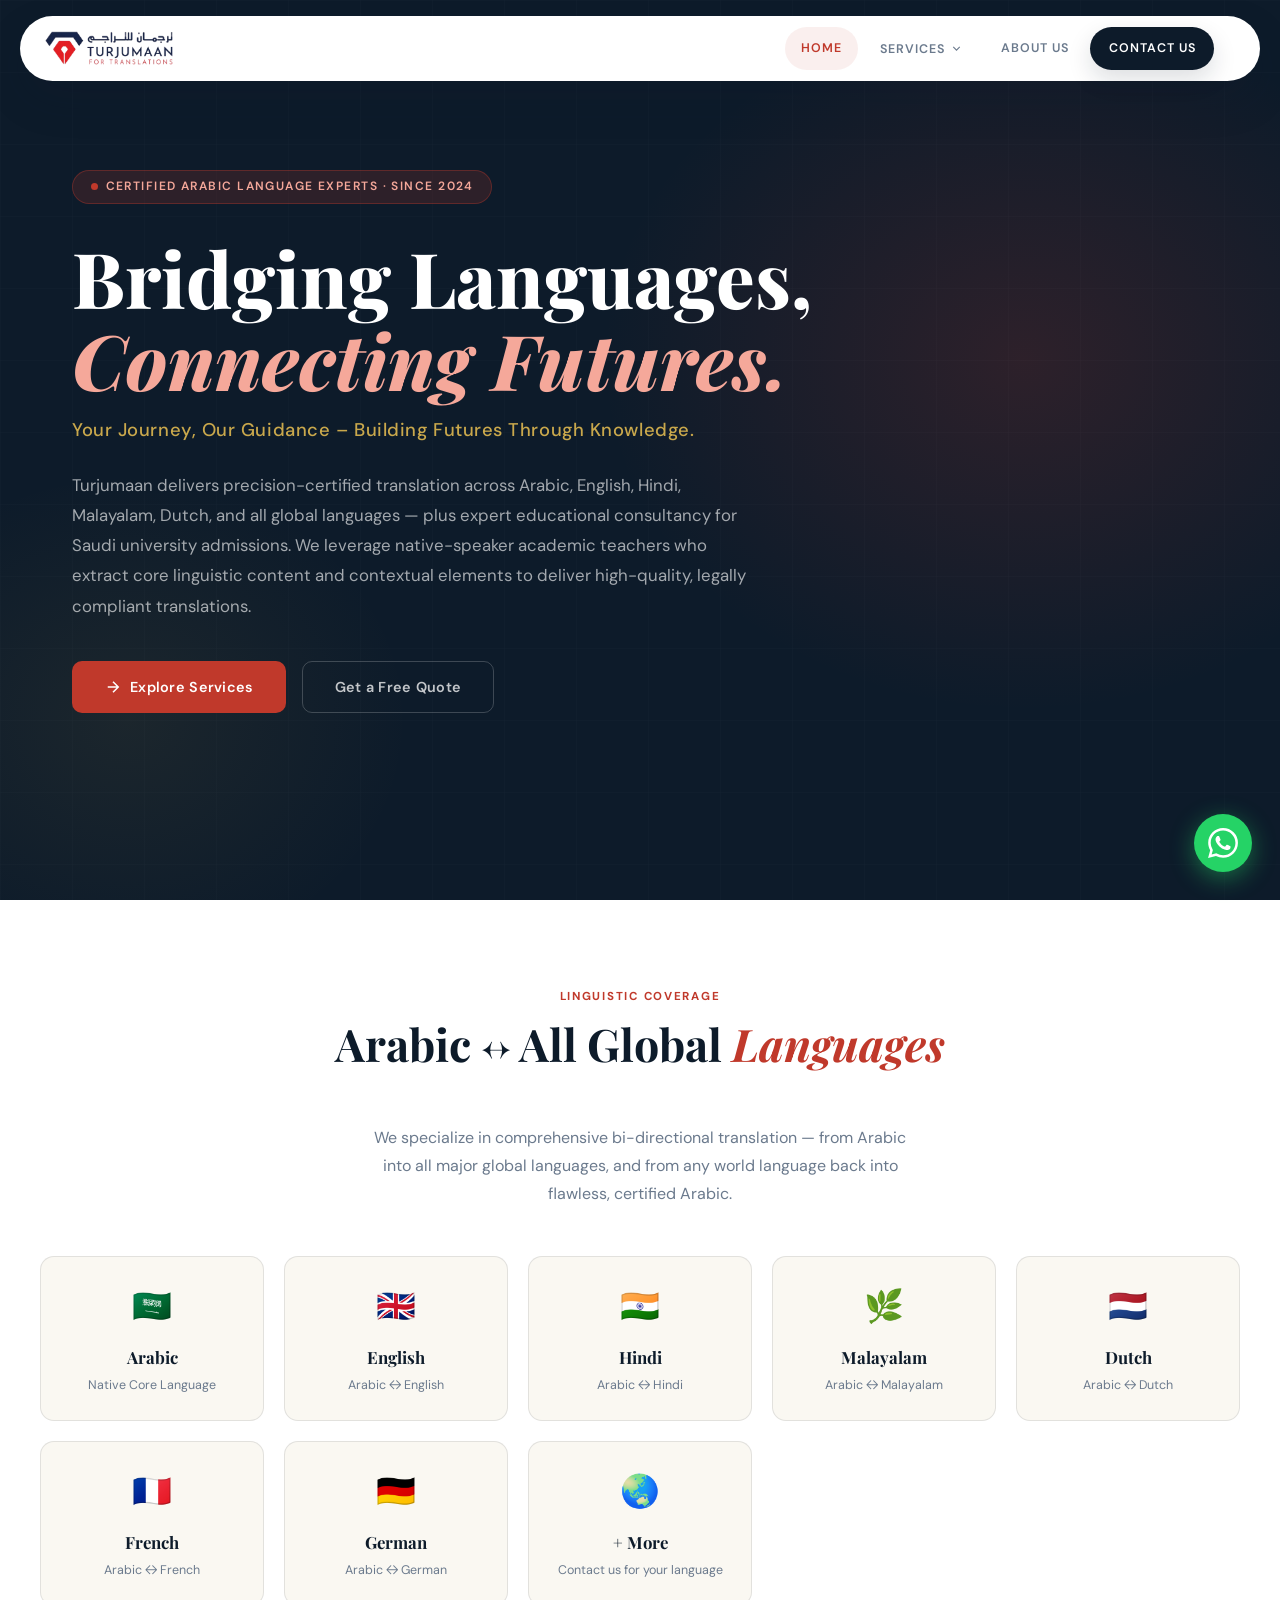
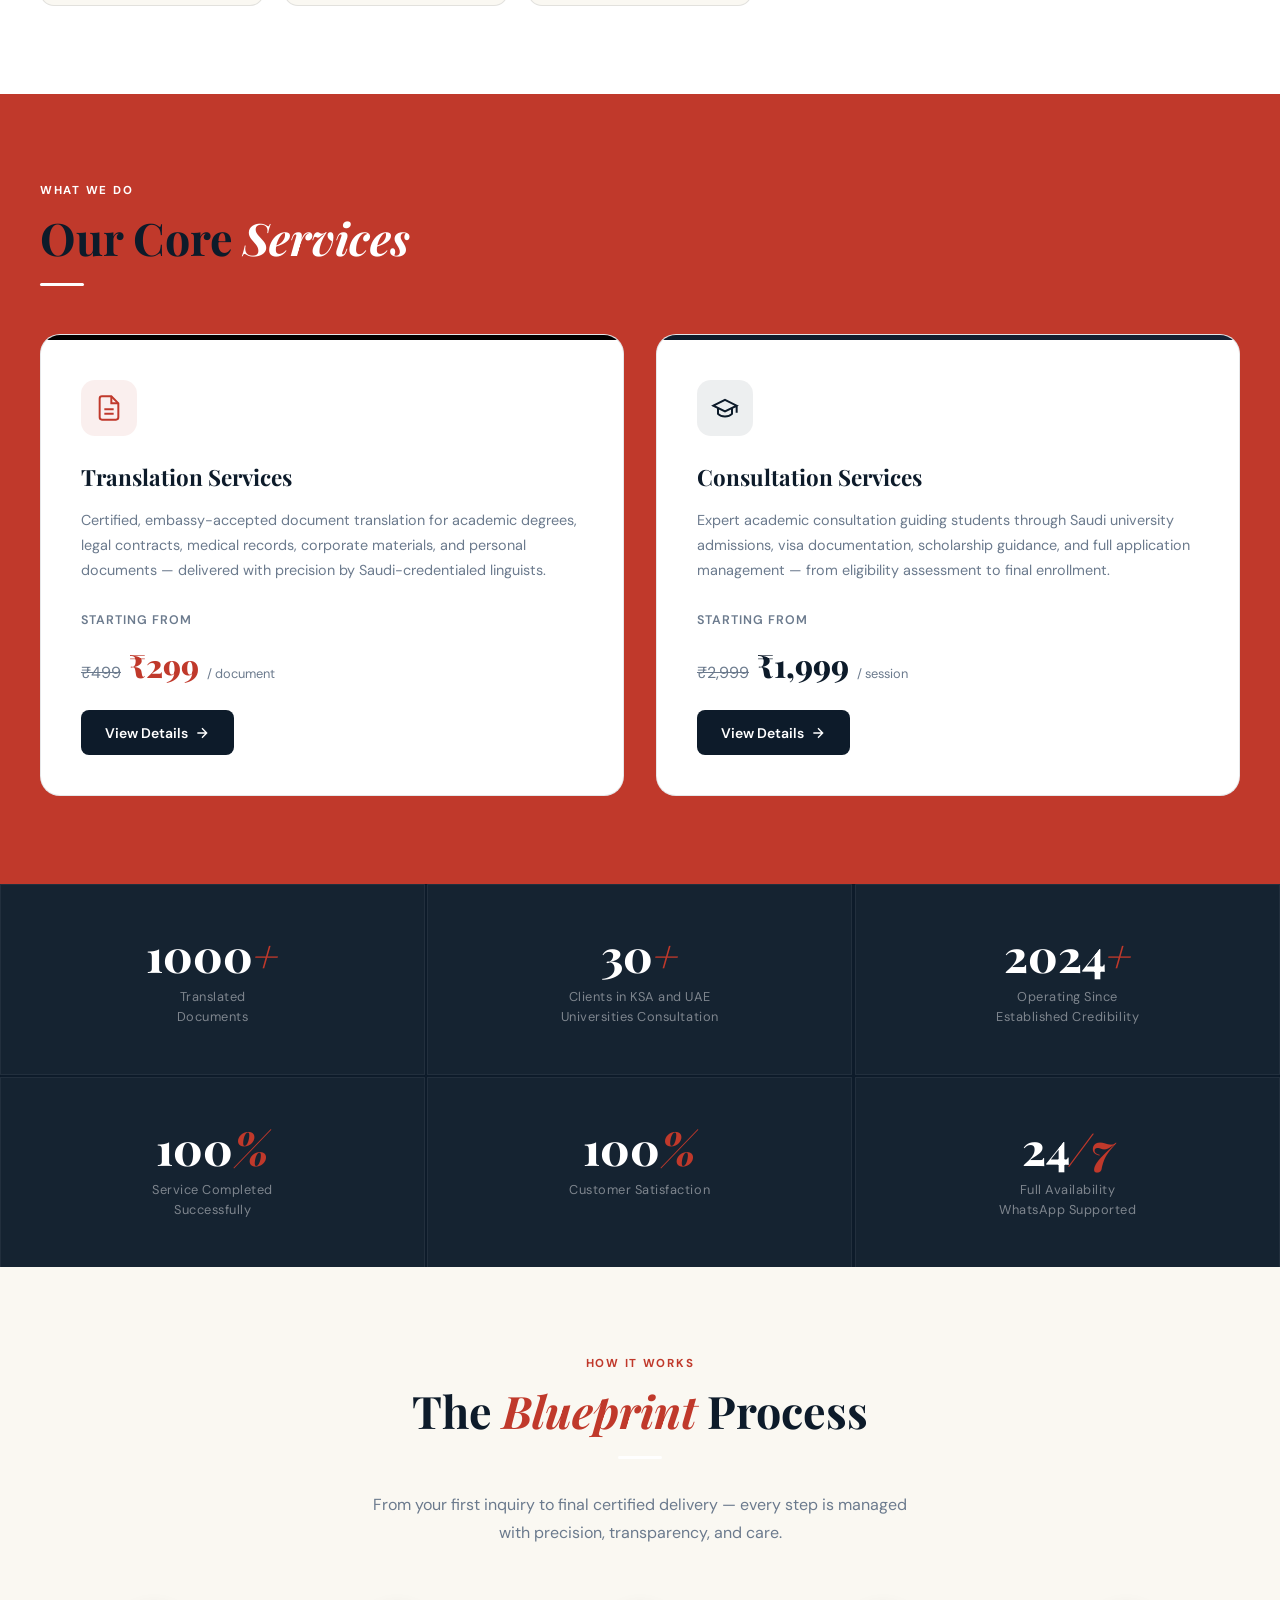
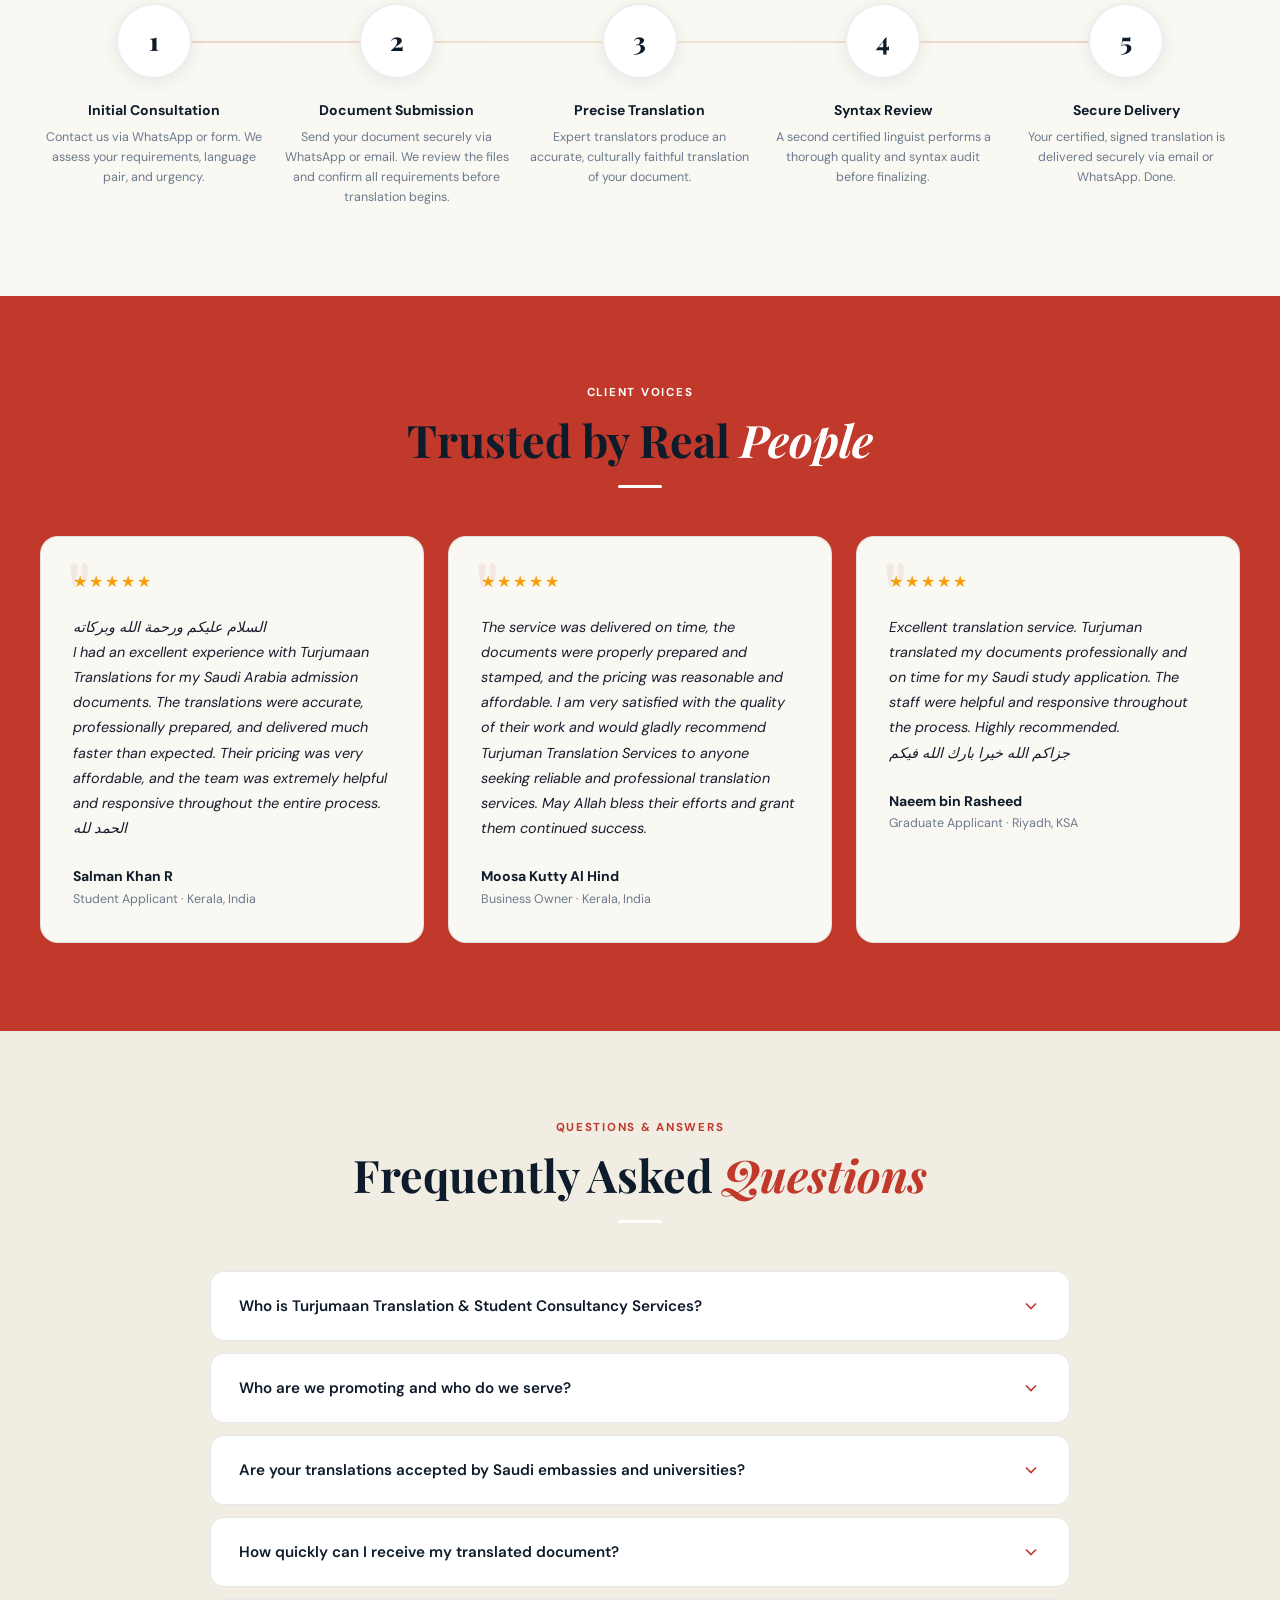
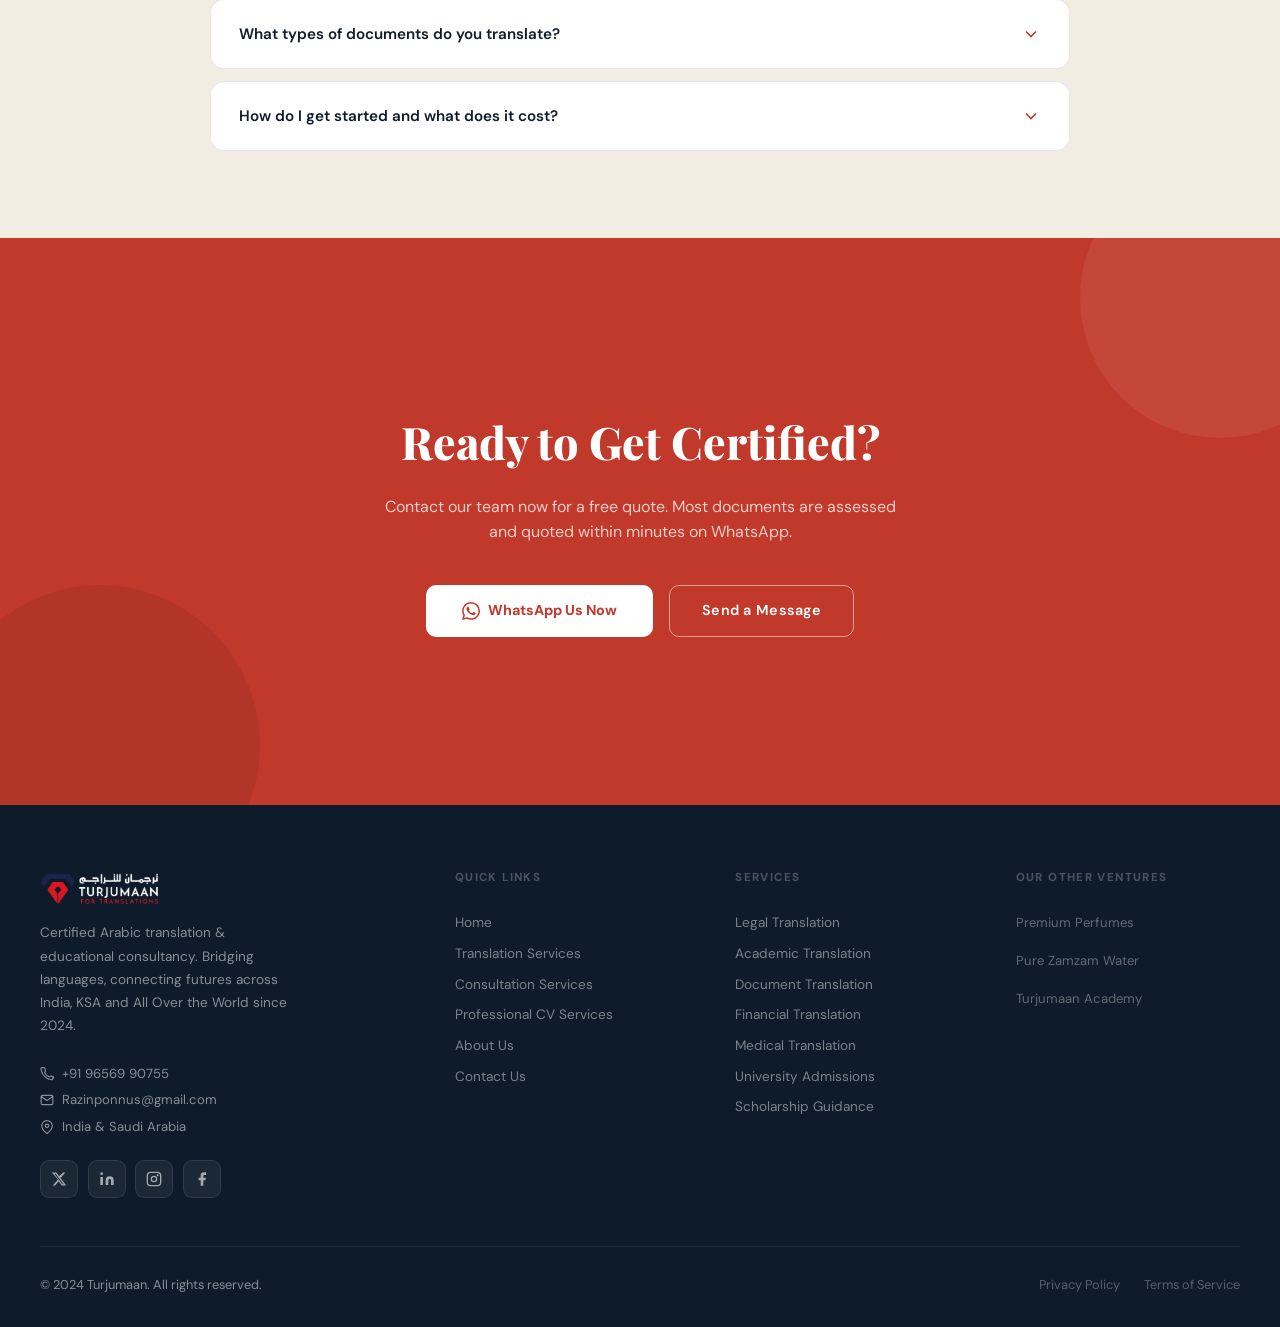
==== index.html @ a7d1a021 "." ====
<!DOCTYPE html>
<html lang="en">
<head>

<meta charset="UTF-8">
<meta name="viewport" content="width=device-width, initial-scale=1.0">
<meta name="google-site-verification" content="googleb5282c9bb7e41b6f">
<title>Turjumaan | Professional Arabic Translation & Consultation Services</title>
<meta name="description" content="Turjumaan offers certified Arabic translation and educational consultation services by Saudi-credentialed experts. Serving India, KSA, and worldwide clients since 2024.">
<meta name="robots" content="index, follow">
<link rel="canonical" href="https://turjumaan.com/">
<meta property="og:type" content="website">
<meta property="og:site_name" content="Turjumaan">
<meta property="og:title" content="Turjumaan | Professional Arabic Translation & Consultation Services">
<meta property="og:description" content="Turjumaan offers certified Arabic translation and educational consultation services by Saudi-credentialed experts. Serving India, KSA, and worldwide clients since 2024.">
<meta property="og:url" content="https://turjumaan.com/">
<meta property="og:image" content="https://turjumaan.com/Turjuman-logo.webp">
<meta property="og:image:alt" content="Turjumaan brand logo for certified Arabic translation and consultation services">
<meta property="og:locale" content="en_US">
<meta name="twitter:card" content="summary_large_image">
<meta name="twitter:title" content="Turjumaan | Professional Arabic Translation & Consultation Services">
<meta name="twitter:description" content="Turjumaan offers certified Arabic translation and educational consultation services by Saudi-credentialed experts. Serving India, KSA, and worldwide clients since 2024.">
<meta name="twitter:image" content="https://turjumaan.com/Turjuman-logo.webp">
<script type="application/ld+json">
{
  "@context": "https://schema.org",
  "@type": "ProfessionalService",
  "name": "Turjumaan",
  "url": "https://turjumaan.com/",
  "description": "Certified Arabic translation and educational consultation services for India, Saudi Arabia, and clients worldwide.",
  "logo": "https://turjumaan.com/Turjuman-logo.webp",
  "telephone": "+919656990755",
  "email": "Razinponnus@gmail.com",
  "areaServed": ["India", "Saudi Arabia", "Worldwide"]
}
</script>
<script type="application/ld+json">
{
  "@context": "https://schema.org",
  "@type": "FAQPage",
  "mainEntity": [
    {
      "@type": "Question",
      "name": "Who is Turjumaan Translation & Student Consultancy Services?",
      "acceptedAnswer": {
        "@type": "Answer",
        "text": "Embarking on your educational journey abroad has never been easier with Turjumaan Translation & Student Consultancy Services. We are dedicated to supporting Indian students by providing comprehensive guidance, professional translation services, and personalized consultation throughout their academic journey. At Turjumaan, we understand the dreams, challenges, and aspirations of students seeking higher education opportunities. Our experienced team assists students at every stage, from exploring educational opportunities and selecting suitable universities to preparing application documents and completing admission procedures."
      }
    },
    {
      "@type": "Question",
      "name": "Who are we promoting and who do we serve?",
      "acceptedAnswer": {
        "@type": "Answer",
        "text": "We serve Indian students aspiring to study in Saudi Arabia's premier institutions, as well as businesses, law firms, hospitals, and individuals in India and KSA who require certified Arabic translation for legal, academic, medical, and corporate documents."
      }
    },
    {
      "@type": "Question",
      "name": "Are your translations accepted by Saudi embassies and universities?",
      "acceptedAnswer": {
        "@type": "Answer",
        "text": "Yes. Turjumaan translations are certified by qualified linguists and accepted by Saudi embassies, KSA universities, the Saudi Ministry of Education, and official immigration channels. We also assist with attestation guidance."
      }
    },
    {
      "@type": "Question",
      "name": "How quickly can I receive my translated document?",
      "acceptedAnswer": {
        "@type": "Answer",
        "text": "Standard translation turnaround is 24–48 hours for most documents, with complex sets requiring 3–5 business days. Express processing is available for urgent submissions."
      }
    },
    {
      "@type": "Question",
      "name": "What types of documents do you translate?",
      "acceptedAnswer": {
        "@type": "Answer",
        "text": "We translate academic certificates, legal contracts, medical reports, professional profiles, police clearance certificates, business registration documents, birth and marriage certificates, and ministry correspondence."
      }
    },
    {
      "@type": "Question",
      "name": "How do I get started and what does it cost?",
      "acceptedAnswer": {
        "@type": "Answer",
        "text": "Send us a WhatsApp message at +91 96569 90755 or fill out the contact form. We provide a transparent quote within minutes. Translation starts at ₹299 per document and consultations start at ₹1,999 per session."
      }
    }
  ]
}
</script>
<link rel="icon" href="profile-logo.webp" type="image/jpg">
<link rel="apple-touch-icon" href="Turjuman-logo.webp">
<meta name="theme-color" content="#0D1B2A">
<meta name="color-scheme" content="light">
<link rel="preconnect" href="https://fonts.googleapis.com">
<link href="https://fonts.googleapis.com/css2?family=Playfair+Display:ital,wght@0,400;0,600;0,800;1,400;1,600&family=DM+Sans:wght@300;400;500;600&display=swap" rel="stylesheet">
<style>
*,*::before,*::after{box-sizing:border-box;margin:0;padding:0}
:root{
  --navy:#0D1B2A;
  --navy2:#162234;
  --crimson:#C0392B;
  --crimson2:#E74C3C;
  --gold:#C9A84C;
  --cream:#FAF8F2;
  --cream2:#F2EDE3;
  --text:#1A1A2E;
  --muted:#6B7A8D;
  --border:rgba(13,27,42,.1);
  --white:#fff;
  --nav-surface:rgba(255,252,248,.92);
  --nav-border:rgba(255,255,255,.65);
  --nav-shadow:0 18px 45px rgba(13,27,42,.12);
  --toggle-bg:rgba(13,27,42,.04);
  --ff-display:'Playfair Display',Georgia,serif;
  --ff-body:'DM Sans',sans-serif;
  --ease:cubic-bezier(.4,0,.2,1);
  --t:.3s;
}
html{scroll-behavior:smooth}
.reveal{opacity:0;transform:translateY(26px);transition:opacity .8s var(--ease),transform .8s var(--ease);will-change:opacity,transform}
.reveal.visible{opacity:1;transform:translateY(0)}
body{font-family:var(--ff-body);background:var(--cream);color:var(--text);overflow-x:hidden;line-height:1.6}

a{color:inherit;text-decoration:none}
img{max-width:100%;display:block}

/* ── NAV ── */
.nav{position:fixed;top:0;left:0;right:0;z-index:999;padding:1rem 1rem 0;background:transparent;transition:box-shadow var(--t) var(--ease)}
.nav.scrolled .nav-inner{box-shadow:var(--nav-shadow)}
.nav-inner{max-width:1240px;margin:0 auto;min-height:65px;padding:0 1.5rem;display:flex;align-items:center;justify-content:space-between;gap:1rem;background:var(--white);backdrop-filter:blur(18px);-webkit-backdrop-filter:blur(18px);border:1px solid var(--nav-border);border-radius:999px;box-shadow:var(--nav-shadow)}
.nav-brand{display:inline-flex;align-items:center;flex-shrink:0}
.nav-brand img{height:35px;width:auto;display:block}
.nav-brand span{color:var(--crimson)}
.nav-links{display:flex;align-items:center;gap:.35rem;margin-left:auto}
.nav-links a{font-size:.78rem;font-weight:600;letter-spacing:.08em;text-transform:uppercase;color:var(--muted);padding:.7rem 1rem;border-radius:999px;transition:color var(--t),background var(--t),transform var(--t)}
.nav-links a:hover,.nav-links a.active{color:var(--crimson);background:rgba(192,57,43,.08)}
.nav-cta{background:var(--navy)!important;color:var(--white)!important;border-radius:999px!important;padding:.7rem 1.15rem!important;box-shadow:0 10px 24px rgba(13,27,42,.14)}
.nav-cta:hover{background:var(--crimson)!important;color:var(--white)!important}
.nav-actions{display:flex;align-items:center;gap:.7rem;margin-left:.3rem}
.hamburger{width:44px;height:44px;border-radius:50%;display:inline-flex;align-items:center;justify-content:center;cursor:pointer;transition:transform var(--t),background var(--t),border-color var(--t),color var(--t)}
.hamburger:hover{transform:translateY(-1px)}
.hamburger{display:none;flex-direction:column;gap:5px;background:var(--toggle-bg);border:1px solid rgba(13,27,42,.08);padding:0}
.hamburger span{display:block;width:18px;height:2px;background:var(--navy);border-radius:2px;transition:var(--t)}
.mob-menu{display:none;position:fixed;top:92px;left:50%;transform:translateX(-50%);width:min(1240px,calc(100% - 2rem));background:var(--nav-surface);border:1px solid var(--nav-border);border-radius:28px;box-shadow:var(--nav-shadow);backdrop-filter:blur(18px);-webkit-backdrop-filter:blur(18px);z-index:998;flex-direction:column;padding:1rem}
.mob-menu.open{display:flex}
.mob-menu a{padding:.85rem 1.25rem;font-weight:500;color:var(--text);border-radius:8px;transition:background var(--t)}
.mob-menu a:hover{background:var(--cream2)}
.nav-service-group{position:relative;display:flex;align-items:center}
.nav-service-toggle{font-family:var(--ff-body);font-size:.78rem;font-weight:600;letter-spacing:.08em;text-transform:uppercase;color:var(--muted);padding:.7rem 1rem;border-radius:999px;transition:color var(--t),background var(--t),transform var(--t);border:0;background:transparent;cursor:pointer;display:inline-flex;align-items:center;gap:.35rem}
.nav-service-toggle:hover,.nav-service-toggle.active,.nav-service-group:focus-within .nav-service-toggle{color:var(--crimson);background:rgba(192,57,43,.08)}
.nav-service-toggle svg{width:13px;height:13px;transition:transform var(--t)}
.nav-service-group:hover .nav-service-toggle svg,.nav-service-group:focus-within .nav-service-toggle svg{transform:rotate(180deg)}
.nav-dropdown{position:absolute;top:calc(100% + .55rem);left:0;min-width:220px;background:var(--white);border:1px solid var(--nav-border);border-radius:16px;box-shadow:var(--nav-shadow);padding:.55rem;opacity:0;visibility:hidden;transform:translateY(8px);transition:opacity var(--t),visibility var(--t),transform var(--t);z-index:1000}
.nav-service-group:hover .nav-dropdown,.nav-service-group:focus-within .nav-dropdown{opacity:1;visibility:visible;transform:translateY(0)}
.nav-dropdown a{display:block;border-radius:10px;padding:.75rem .9rem;letter-spacing:.04em;text-transform:none;font-size:.86rem;color:var(--text)}
.nav-dropdown a:hover,.nav-dropdown a.active{color:var(--crimson);background:rgba(192,57,43,.08)}
.mob-services-toggle{width:100%;font-family:var(--ff-body);font-size:1rem;border:0;background:transparent;padding:.85rem 1.25rem;font-weight:600;color:var(--text);border-radius:8px;display:flex;align-items:center;justify-content:space-between;cursor:pointer;transition:background var(--t),color var(--t)}
.mob-services-toggle:hover,.mob-services-toggle.active{background:var(--cream2);color:var(--crimson)}
.mob-services-toggle svg{width:16px;height:16px;transition:transform var(--t)}
.mob-services-toggle.open svg{transform:rotate(180deg)}
.mob-submenu{display:none;flex-direction:column;margin:.15rem 0 .35rem;padding:.35rem;background:rgba(13,27,42,.035);border-radius:12px}
.mob-submenu.open{display:flex}
.mob-submenu a{padding:.72rem 1.1rem .72rem 1.6rem;font-size:.95rem;color:var(--muted)}
.mob-menu a.active,.mob-submenu a.active{background:rgba(192,57,43,.08);color:var(--crimson)}

/* ── HERO ── */
.hero{min-height:100vh;background:var(--navy);position:relative;display:flex;align-items:center;overflow:hidden;padding-top:px;}
.hero-mesh{position:absolute;inset:0;background:radial-gradient(ellipse 55% 65% at 80% 40%,rgba(192,57,43,.18) 0%,transparent 60%),radial-gradient(ellipse 40% 50% at 10% 80%,rgba(201,168,76,.08) 0%,transparent 55%);pointer-events:none}
.hero-grid{position:absolute;inset:0;opacity:.025;background-image:linear-gradient(rgba(255,255,255,.6) 1px,transparent 1px),linear-gradient(90deg,rgba(255,255,255,.6) 1px,transparent 1px);background-size:72px 72px}
.hero-content{position:relative;z-index:2;max-width:1200px;margin:0 auto;padding:5rem 2rem 6rem;width:100%}
.hero-pill{display:inline-flex;align-items:center;gap:8px;background:rgba(192,57,43,.18);border:1px solid rgba(192,57,43,.35);color:#f5a89a;font-size:.75rem;font-weight:600;letter-spacing:.12em;text-transform:uppercase;padding:.4rem 1.1rem;border-radius:100px;margin-bottom:2rem;animation:fadeUp .7s var(--ease) both}
.hero-pill-dot{width:7px;height:7px;border-radius:50%;background:var(--crimson);animation:pulse 2s infinite}
@keyframes pulse{0%,100%{opacity:1}50%{opacity:.4}}
.hero-h1{font-family:var(--ff-display);font-size:clamp(2.8rem,6vw,5.5rem);font-weight:800;color:var(--white);line-height:1.07;margin-bottom:1rem;animation:fadeUp .7s .1s var(--ease) both}
.hero-h1 em{font-style:italic;color:#f5a89a}
.hero-tagline{font-size:1.15rem;color:var(--gold);font-weight:500;letter-spacing:0.03em;margin-bottom:1.5rem;animation:fadeUp .7s .15s var(--ease) both}
.hero-sub{font-size:1.05rem;color:rgba(255,255,255,.62);line-height:1.8;max-width:680px;margin-bottom:2.5rem;animation:fadeUp .7s .2s var(--ease) both}
.hero-btns{display:flex;gap:1rem;flex-wrap:wrap;animation:fadeUp .7s .3s var(--ease) both}
.btn-primary{display:inline-flex;align-items:center;gap:8px;background:var(--crimson);color:var(--white);padding:.85rem 2rem;border-radius:10px;font-weight:600;font-size:.9rem;font-family:var(--ff-body);letter-spacing:.02em;transition:all var(--t) var(--ease);border:none;cursor:pointer}
.btn-primary:hover{background:var(--crimson2);transform:translateY(-2px);box-shadow:0 10px 30px rgba(192,57,43,.3)}
.btn-outline{display:inline-flex;align-items:center;gap:8px;background:transparent;color:rgba(255,255,255,.75);padding:.85rem 2rem;border-radius:10px;font-weight:600;font-size:.9rem;font-family:var(--ff-body);letter-spacing:.02em;border:1.5px solid rgba(255,255,255,.2);transition:all var(--t) var(--ease);cursor:pointer}
.btn-outline:hover{background:rgba(255,255,255,.08);color:var(--white);transform:translateY(-2px)}
@keyframes fadeUp{from{opacity:0;transform:translateY(24px)}to{opacity:1;transform:translateY(0)}}

/* ── SECTION COMMONS ── */
section{padding:5.5rem 2rem}
.container{max-width:1200px;margin:0 auto}
.narrow{max-width:860px;margin:0 auto}
.eyebrow-1{font-size:.72rem;font-weight:700;letter-spacing:.15em;text-transform:uppercase;color:var(--white);margin-bottom:.75rem}

.eyebrow{font-size:.72rem;font-weight:700;letter-spacing:.15em;text-transform:uppercase;color:var(--crimson);margin-bottom:.75rem}
.section-title{font-family:var(--ff-display);font-size:clamp(1.8rem,3.5vw,2.8rem);font-weight:700;color:var(--navy);line-height:1.18;margin-bottom:1.1rem}
.section-title em{font-style:italic;color:var(--crimson)}
.section-sub{font-size:1rem;color:var(--muted);line-height:1.75;max-width:560px}
.divider{width:44px;height:3px;background:var(--white);border-radius:2px;margin-bottom:2rem}
.divider.center{margin-left:auto;margin-right:auto}
.text-center{text-align:center}
.text-center .section-sub{margin:0 auto}

/* ── LANGUAGES ── */
.languages{background:var(--white)}
.lang-grid{display:grid;grid-template-columns:repeat(auto-fill,minmax(210px,1fr));gap:1.25rem;margin-top:3rem}
.lang-card{background:var(--cream);border:1px solid var(--border);border-radius:14px;padding:1.5rem 1.25rem;text-align:center;transition:all var(--t) var(--ease)}
.lang-card:hover{border-color:rgba(192,57,43,.3);transform:translateY(-4px);box-shadow:0 12px 32px rgba(13,27,42,.08)}
.lang-flag{font-size:2rem;margin-bottom:.75rem}
.lang-name{font-family:var(--ff-display);font-size:1.05rem;font-weight:700;color:var(--navy);margin-bottom:.3rem}
.lang-dir{font-size:.78rem;color:var(--muted)}

/* ── SERVICES CARDS ── */
.services-section{background:var(--crimson)}
.srv-grid{display:grid;grid-template-columns:1fr 1fr;gap:2rem;margin-top:3rem}
.srv-card{background:var(--white);border:1px solid var(--border);border-radius:20px;overflow:hidden;transition:all var(--t) var(--ease)}
.srv-card:hover{box-shadow:0 20px 60px rgba(13,27,42,.1);transform:translateY(-5px)}
.srv-card-accent{height:5px}
.srv-card-body{padding:2.5rem}
.srv-icon-wrap{width:56px;height:56px;border-radius:14px;background:rgba(192,57,43,.08);display:flex;align-items:center;justify-content:center;margin-bottom:1.5rem}
.srv-icon-wrap svg{width:28px;height:28px;color:var(--crimson)}
.srv-card-title{font-family:var(--ff-display);font-size:1.4rem;font-weight:700;color:var(--navy);margin-bottom:.75rem}
.srv-card-desc{font-size:.9rem;color:var(--muted);line-height:1.75;margin-bottom:1.75rem}
.srv-btn{display:inline-flex;align-items:center;gap:6px;background:var(--navy);color:var(--white);padding:.7rem 1.5rem;border-radius:8px;font-size:.875rem;font-weight:600;transition:all var(--t) var(--ease)}
.srv-btn:hover{background:var(--crimson);transform:translateX(3px)}
.srv-btn svg{width:16px;height:16px}

/* ── TRUST METRICS ── */
.trust-strip{background:var(--navy)}
.trust-grid{display:grid;grid-template-columns:repeat(3,1fr);gap:2px}
.trust-cell{background:rgba(255,255,255,.035);padding:3rem 2rem;text-align:center;border:1px solid rgba(255,255,255,.06);transition:background var(--t)}
.trust-cell:hover{background:rgba(255,255,255,.06)}
.trust-num{font-family:var(--ff-display);font-size:2.8rem;font-weight:800;color:var(--white);line-height:1}
.trust-num span{color:var(--crimson);font-style:italic}
.trust-label{font-size:.8rem;color:rgba(255,255,255,.45);margin-top:.6rem;letter-spacing:.04em;line-height:1.5}

/* ── PROCESS ── */
.process-section{background:var(--cream)}
.process-grid{display:grid;grid-template-columns:repeat(5,1fr);gap:1rem;margin-top:3.5rem;position:relative}
.process-grid::before{content:'';position:absolute;top:38px;left:calc(10% + 20px);right:calc(10% + 20px);height:2px;background:linear-gradient(90deg,var(--crimson),var(--gold),var(--crimson));opacity:.2}
.step{display:flex;flex-direction:column;align-items:center;text-align:center;position:relative;z-index:1}
.step-num{width:76px;height:76px;border-radius:50%;background:var(--white);border:2px solid rgba(13,27,42,.08);display:flex;align-items:center;justify-content:center;font-family:var(--ff-display);font-size:1.6rem;font-weight:800;color:var(--navy);margin-bottom:1.25rem;box-shadow:0 4px 18px rgba(13,27,42,.07);transition:all var(--t)}
.step:hover .step-num{background:var(--crimson);color:var(--white);border-color:var(--crimson);box-shadow:0 8px 24px rgba(192,57,43,.25)}
.step-title{font-size:.875rem;font-weight:700;color:var(--navy);margin-bottom:.4rem}
.step-desc{font-size:.78rem;color:var(--muted);line-height:1.6}

/* ── TESTIMONIALS ── */
.testimonials{background:var(--crimson);position:relative;overflow:hidden}
.testi-grid{display:grid;grid-template-columns:repeat(3,1fr);gap:1.5rem;margin-top:3rem}
.testi-card{background:var(--cream);border:1px solid var(--border);border-radius:18px;padding:2rem;transition:all var(--t) var(--ease);position:relative}
.testi-card::before{content:'"';font-family:var(--ff-display);font-size:6rem;color:var(--crimson);opacity:.08;position:absolute;top:.5rem;left:1.5rem;line-height:1}
.testi-card:hover{transform:translateY(-5px);box-shadow:0 16px 48px rgba(13,27,42,.08)}
.stars{color:#F59E0B;font-size:1rem;margin-bottom:1.25rem;letter-spacing:2px}
.testi-quote{font-size:.9rem;color:var(--text);line-height:1.75;margin-bottom:1.5rem;font-style:italic;position:relative;z-index:1}
.testi-author{font-weight:700;color:var(--navy);font-size:.875rem}
.testi-role{font-size:.78rem;color:var(--muted);margin-top:2px}

/* ── FAQ ── */
.faq-section{background:var(--cream2)}
.faq-list{margin-top:3rem;display:flex;flex-direction:column;gap:.75rem}
.faq-item{background:var(--white);border:1px solid var(--border);border-radius:14px;overflow:hidden;transition:border-color var(--t)}
.faq-item.open{border-color:rgba(192,57,43,.25)}
.faq-q{width:100%;background:none;border:none;padding:1.5rem 1.75rem;text-align:left;cursor:pointer;display:flex;justify-content:space-between;align-items:center;font-family:var(--ff-body);font-size:.95rem;font-weight:600;color:var(--navy);gap:1rem;transition:color var(--t)}
.faq-q:hover{color:var(--crimson)}
.faq-q svg{width:20px;height:20px;flex-shrink:0;transition:transform var(--t);color:var(--crimson)}
.faq-item.open .faq-q svg{transform:rotate(180deg)}
.faq-a{display:none;padding:0 1.75rem 1.5rem;font-size:.9rem;color:var(--muted);line-height:1.8}
.faq-item.open .faq-a{display:block}
.faq-a p {margin-bottom: 0.75rem;}

/* ── CTA BANNER ── */
.cta-section{background:var(--crimson);position:relative;overflow:hidden}
.cta-section::before{content:'';position:absolute;top:-80px;right:-80px;width:280px;height:280px;border-radius:50%;background:rgba(255,255,255,.07)}
.cta-section::after{content:'';position:absolute;bottom:-100px;left:-60px;width:320px;height:320px;border-radius:50%;background:rgba(0,0,0,.07)}
.cta-inner{position:relative;z-index:1;text-align:center;padding:5rem 2rem}
.cta-title{font-family:var(--ff-display);font-size:clamp(1.8rem,3.5vw,3rem);font-weight:800;color:var(--white);margin-bottom:1rem}
.cta-sub{font-size:1rem;color:rgba(255,255,255,.75);margin-bottom:2.5rem;max-width:520px;margin-left:auto;margin-right:auto}
.btn-white{display:inline-flex;align-items:center;gap:8px;background:var(--white);color:var(--crimson);padding:.9rem 2.25rem;border-radius:10px;font-weight:700;font-size:.9rem;font-family:var(--ff-body);transition:all var(--t) var(--ease)}
.btn-white:hover{transform:translateY(-2px);box-shadow:0 12px 32px rgba(0,0,0,.2)}

/* ── FOOTER ── */
footer{background:var(--navy);color:rgba(255,255,255,.5);padding:4rem 2rem 2rem}
.footer-inner{max-width:1200px;margin:0 auto}
.footer-grid{display:grid;grid-template-columns:1.6fr 1fr 1fr 1fr;gap:3.5rem;margin-bottom:3rem}
.footer-brand-name{font-family:var(--ff-display);font-size:1.5rem;font-weight:800;color:var(--white);margin-bottom:.75rem}
.footer-brand-name img{width:auto;height:40px;display:block}
.footer-brand-name span{color:var(--crimson)}
.footer-tagline{font-size:.85rem;line-height:1.7;max-width:260px;margin-bottom:1.5rem}
.footer-nap{font-size:.82rem;line-height:2}
.footer-col-title{font-size:.72rem;font-weight:700;letter-spacing:.12em;text-transform:uppercase;color:rgba(255,255,255,.25);margin-bottom:1.25rem}
.footer-link{display:block;font-size:.85rem;color:rgba(255,255,255,.45);padding:.28rem 0;transition:color .2s}
.footer-link:hover{color:var(--white)}
.footer-ventures{display:flex;flex-direction:column;gap:.5rem}
.footer-venture-text{font-size:.82rem;color:rgba(255,255,255,.35);padding:.28rem 0;display:flex;align-items:center;gap:6px;transition:color .2s}
.footer-venture:hover{color:rgba(255,255,255,.65)}
.footer-venture::before{content:'↗';font-size:.7rem;opacity:.5}
.socials{display:flex;gap:.6rem;margin-top:1.25rem}
.social-btn{width:38px;height:38px;border-radius:9px;background:rgba(255,255,255,.06);border:1px solid rgba(255,255,255,.09);display:flex;align-items:center;justify-content:center;transition:all .2s}
.social-btn:hover{background:var(--crimson);border-color:var(--crimson)}
.social-btn svg{width:16px;height:16px;color:rgba(255,255,255,.6)}
.social-btn:hover svg{color:var(--white)}
.footer-bottom{border-top:1px solid rgba(255,255,255,.07);padding-top:1.75rem;display:flex;justify-content:space-between;align-items:center;flex-wrap:wrap;gap:1rem;font-size:.8rem}
.footer-legal{display:flex;gap:1.5rem}
.footer-legal a{color:rgba(255,255,255,.3);transition:color .2s}
.footer-legal a:hover{color:rgba(255,255,255,.65)}

/* ── FLOATING WHATSAPP ── */
.wa-float{position:fixed;bottom:28px;right:28px;z-index:9999;width:58px;height:58px;background:#25D366;border-radius:50%;display:flex;align-items:center;justify-content:center;box-shadow:0 6px 24px rgba(37,211,102,.45);transition:all .3s var(--ease)}
.wa-float:hover{transform:scale(1.12);box-shadow:0 10px 32px rgba(37,211,102,.55)}
.wa-float svg{width:30px;height:30px;color:var(--white)}

/* ── RESPONSIVE ── */
@media (max-width: 980px){
  .nav{padding:.8rem .75rem 0}
  .nav-inner{min-height:64px;padding:0 1rem;border-radius:28px}
  .nav-links{display:none}
  .nav-actions{margin-left:auto}
  .hamburger{display:inline-flex}
  .nav-brand img{height:32px}
  .process-grid::before{display:none}
  .testi-grid{grid-template-columns:1fr}
  .footer-grid{grid-template-columns:1fr 1fr;gap:2rem}
}
@media(max-width:640px){
  .nav-links{display:none}
  .hamburger{display:flex}
  .nav-brand img{height:32px}
  .hero-h1{font-size:2.4rem; margin-bottom:0.75rem}
  .hero-tagline {font-size: 0.95rem; margin-bottom: 1rem;}
  .hero-sub {font-size: 0.88rem; line-height: 1.65; margin-bottom: 2rem;}
  .section-sub {font-size: 0.88rem; line-height: 1.65;}
  .faq-q {font-size: 0.88rem; padding: 1.2rem 1.25rem; gap: 0.75rem;}
  .faq-a {font-size: 0.85rem; padding: 0 1.25rem 1.2rem;}
  .testi-quote {font-size: 0.85rem;}
  .srv-card-body {padding: 1.75rem;}
  
  .lang-grid{grid-template-columns:repeat(2,1fr)}
  .trust-grid{grid-template-columns:1fr 1fr}
  .process-grid{grid-template-columns:1fr}
  .srv-grid{grid-template-columns:1fr}
  .footer-grid{grid-template-columns:1fr}
  section{padding:4rem 1.25rem}
}
</style>
</head>
<body>

<!-- NAVIGATION -->
<nav class="nav" id="mainNav">
  <div class="nav-inner">
    <a href="/" class="nav-brand" aria-label="Turjumaan home"><img src="Turjuman-logo.webp" alt="Turjumaan logo"></a>
    <div class="nav-links">
      <a href="/" class="active">Home</a>
      <div class="nav-service-group">
        <button class="nav-service-toggle" type="button" aria-haspopup="true" aria-expanded="false">Services <svg viewBox="0 0 24 24" fill="none" stroke="currentColor" stroke-width="2"><path d="m6 9 6 6 6-6"/></svg></button>
        <div class="nav-dropdown">
          <a href="/translation-service">Translation</a>
          <a href="/consultation-service">Consultation</a>
          <a href="/professional-cv">Professional CV</a>
        </div>
      </div>
      <a href="/about-us">About Us</a>
      <a href="/contact-us" class="nav-cta">Contact Us</a>
    </div>
    <div class="nav-actions">
      <button class="hamburger" id="ham" aria-label="Menu" type="button" aria-expanded="false"><span></span><span></span><span></span></button>
    </div>
  </div>
</nav>
<div class="mob-menu" id="mobMenu">
  <a href="/" class="active">Home</a>
  <button class="mob-services-toggle" id="mobServicesToggle" type="button" aria-expanded="false">Services <svg viewBox="0 0 24 24" fill="none" stroke="currentColor" stroke-width="2"><path d="m6 9 6 6 6-6"/></svg></button>
  <div class="mob-submenu" id="mobServicesMenu">
    <a href="/translation-service">Translation</a>
    <a href="/consultation-service">Consultation</a>
    <a href="/professional-cv">Professional CV</a>
  </div>
  <a href="/about-us">About Us</a>
  <a href="/contact-us">Contact Us</a>
</div>
<!-- PAGE HERO -->
<section class="hero">
  <div class="hero-mesh"></div>
  <div class="hero-grid"></div>
  <div class="hero-content">
    <div class="hero-pill"><span class="hero-pill-dot"></span> Certified Arabic Language Experts · Since 2024</div>
    <h1 class="hero-h1">Bridging Languages,<br><em>Connecting Futures.</em></h1>
    <p class="hero-tagline">Your Journey, Our Guidance – Building Futures Through Knowledge.</p>
    <p class="hero-sub">Turjumaan delivers precision-certified translation across Arabic, English, Hindi, Malayalam, Dutch, and all global languages — plus expert educational consultancy for Saudi university admissions. We leverage native-speaker academic teachers who extract core linguistic content and contextual elements to deliver high-quality, legally compliant translations.</p>
    <div class="hero-btns">
      <a href="/translation-service" class="btn-primary">
        <svg viewBox="0 0 24 24" fill="none" stroke="currentColor" stroke-width="2" width="18" height="18"><path d="M5 12h14M12 5l7 7-7 7"/></svg>
        Explore Services
      </a>
      <a href="/contact-us" class="btn-outline">Get a Free Quote</a>
    </div>
  </div>
</section>

<!-- LANGUAGES COVERED -->
<section class="languages">
  <div class="container">
    <div class="text-center">
      <p class="eyebrow">Linguistic Coverage</p>
      <h2 class="section-title">Arabic ↔ All Global <em>Languages</em></h2>
      <div class="divider center"></div>
      <p class="section-sub">We specialize in comprehensive bi-directional translation — from Arabic into all major global languages, and from any world language back into flawless, certified Arabic.</p>
    </div>
    <div class="lang-grid">
      <div class="lang-card"><div class="lang-flag">🇸🇦</div><div class="lang-name">Arabic</div><div class="lang-dir">Native Core Language</div></div>
      <div class="lang-card"><div class="lang-flag">🇬🇧</div><div class="lang-name">English</div><div class="lang-dir">Arabic ↔ English</div></div>
      <div class="lang-card"><div class="lang-flag">🇮🇳</div><div class="lang-name">Hindi</div><div class="lang-dir">Arabic ↔ Hindi</div></div>
      <div class="lang-card"><div class="lang-flag">🌿</div><div class="lang-name">Malayalam</div><div class="lang-dir">Arabic ↔ Malayalam</div></div>
      <div class="lang-card"><div class="lang-flag">🇳🇱</div><div class="lang-name">Dutch</div><div class="lang-dir">Arabic ↔ Dutch</div></div>
      <div class="lang-card"><div class="lang-flag">🇫🇷</div><div class="lang-name">French</div><div class="lang-dir">Arabic ↔ French</div></div>
      <div class="lang-card"><div class="lang-flag">🇩🇪</div><div class="lang-name">German</div><div class="lang-dir">Arabic ↔ German</div></div>
      <div class="lang-card"><div class="lang-flag">🌏</div><div class="lang-name">+ More</div><div class="lang-dir">Contact us for your language</div></div>
    </div>
  </div>
</section>

<!-- SERVICES OVERVIEW -->
<section class="services-section">
  <div class="container">
    <p class="eyebrow-1">What We Do</p>
    <h2 class="section-title">Our Core <em style="color: var(--white);">Services</em></h2>
    <div class="divider"></div>
    <div class="srv-grid">
      <!-- Translation Card -->
      <div class="srv-card">
        <div class="srv-card-accent" style="background: black;"></div>
        <div class="srv-card-body">
          <div class="srv-icon-wrap">
            <svg viewBox="0 0 24 24" fill="none" stroke="currentColor" stroke-width="1.7"><path d="M14 2H6a2 2 0 0 0-2 2v16a2 2 0 0 0 2 2h12a2 2 0 0 0 2-2V8z"/><polyline points="14,2 14,8 20,8"/><line x1="16" y1="13" x2="8" y2="13"/><line x1="16" y1="17" x2="8" y2="17"/></svg>
          </div>
          <div class="srv-card-title">Translation Services</div>
          <p class="srv-card-desc">Certified, embassy-accepted document translation for academic degrees, legal contracts, medical records, corporate materials, and personal documents — delivered with precision by Saudi-credentialed linguists.</p>
          <div style="margin-bottom:1.25rem">
            <div style="font-size:.78rem;color:var(--muted);margin-bottom:.5rem;font-weight:600;text-transform:uppercase;letter-spacing:.08em">Starting From</div>
            <div style="display:flex;align-items:baseline;gap:8px">
              <span style="font-size:1rem;text-decoration:line-through;color:var(--muted)" class="price-original" data-inr="₹499" data-sar="SAR 22" data-usd="$6">₹499</span>
              <span style="font-family:var(--ff-display);font-size:2rem;font-weight:800;color:var(--crimson)" class="price-active" data-inr="₹299" data-sar="SAR 14" data-usd="$4">₹299</span>
              <span style="font-size:.8rem;color:var(--muted)">/ document</span>
            </div>
          </div>
          <a href="/translation-service" class="srv-btn">View Details <svg viewBox="0 0 24 24" fill="none" stroke="currentColor" stroke-width="2"><path d="M5 12h14M12 5l7 7-7 7"/></svg></a>
        </div>
      </div>
      <!-- Consultation Card -->
      <div class="srv-card">
        <div class="srv-card-accent" style="background:linear-gradient(90deg,#0D1B2A,#162234)"></div>
        <div class="srv-card-body">
          <div class="srv-icon-wrap" style="background:rgba(13,27,42,.07)">
            <svg viewBox="0 0 24 24" fill="none" stroke="currentColor" stroke-width="1.7" style="color:var(--navy)"><path d="M22 10v6M2 10l10-5 10 5-10 5z"/><path d="M6 12v5c3 3 9 3 12 0v-5"/></svg>
          </div>
          <div class="srv-card-title" style="color:var(--navy)">Consultation Services</div>
          <p class="srv-card-desc">Expert academic consultation guiding students through Saudi university admissions, visa documentation, scholarship guidance, and full application management — from eligibility assessment to final enrollment.</p>
          <div style="margin-bottom:1.25rem">
            <div style="font-size:.78rem;color:var(--muted);margin-bottom:.5rem;font-weight:600;text-transform:uppercase;letter-spacing:.08em">Starting From</div>
            <div style="display:flex;align-items:baseline;gap:8px">
              <span style="font-size:1rem;text-decoration:line-through;color:var(--muted)" class="price-original" data-inr="₹2,999" data-sar="SAR 135" data-usd="$36">₹2,999</span>
              <span style="font-family:var(--ff-display);font-size:2rem;font-weight:800;color:var(--navy)" class="price-active" data-inr="₹1,999" data-sar="SAR 90" data-usd="$24">₹1,999</span>
              <span style="font-size:.8rem;color:var(--muted)">/ session</span>
            </div>
          </div>
          <a href="/consultation-service" class="srv-btn" style="background:var(--navy)">View Details <svg viewBox="0 0 24 24" fill="none" stroke="currentColor" stroke-width="2"><path d="M5 12h14M12 5l7 7-7 7"/></svg></a>
        </div>
      </div>
    </div>
  </div>
</section>

<!-- TRUST METRICS -->
<section class="trust-strip" style="padding:0">
  <div class="container" style="padding:0;max-width:100%">
    <div class="trust-grid">

      <div class="trust-cell">
        <div class="trust-num">1000<span>+</span></div>
        <div class="trust-label">Translated<br>Documents</div>
      </div>
      <div class="trust-cell">
        <div class="trust-num">30<span>+</span></div>
        <div class="trust-label">Clients in KSA and UAE<br>Universities Consultation</div>
      </div>
      <div class="trust-cell">
        <div class="trust-num">2024<span>+</span></div>
        <div class="trust-label">Operating Since<br>Established Credibility</div>
      </div>
       <div class="trust-cell">
        <div class="trust-num">100<span>%</span></div>
        <div class="trust-label">Service Completed<br>Successfully</div>
      </div>  
      <div class="trust-cell">
        <div class="trust-num">100<span>%</span></div>
        <div class="trust-label">Customer Satisfaction<br></div>
      </div>           
      <div class="trust-cell">
        <div class="trust-num">24<span>/7</span></div>
        <div class="trust-label">Full Availability<br>WhatsApp Supported</div>
      </div>
 
    </div>
  </div>
</section>

<!-- PROCESS / WORKFLOW -->
<section class="process-section">
  <div class="container">
    <div class="text-center">
      <p class="eyebrow">How It Works</p>
      <h2 class="section-title">The <em>Blueprint</em> Process</h2>
      <div class="divider center"></div>
      <p class="section-sub">From your first inquiry to final certified delivery — every step is managed with precision, transparency, and care.</p>
    </div>
    <div class="process-grid">
      <div class="step">
        <div class="step-num">1</div>
        <div class="step-title">Initial Consultation</div>
        <div class="step-desc">Contact us via WhatsApp or form. We assess your requirements, language pair, and urgency.</div>
      </div>
      <div class="step">
        <div class="step-num">2</div>
        <div class="step-title">Document Submission</div>
        <div class="step-desc">Send your document securely via WhatsApp or email. We review the files and confirm all requirements before translation begins.</div>
      </div>
      <div class="step">
        <div class="step-num">3</div>
        <div class="step-title">Precise Translation</div>
        <div class="step-desc">Expert translators produce an accurate, culturally faithful translation of your document.</div>
      </div>
      <div class="step">
        <div class="step-num">4</div>
        <div class="step-title">Syntax Review</div>
        <div class="step-desc">A second certified linguist performs a thorough quality and syntax audit before finalizing.</div>
      </div>
      <div class="step">
        <div class="step-num">5</div>
        <div class="step-title">Secure Delivery</div>
        <div class="step-desc">Your certified, signed translation is delivered securely via email or WhatsApp. Done.</div>
      </div>
    </div>
  </div>
</section>

<!-- TESTIMONIALS -->
<section class="testimonials">
  <div class="container">
    <div class="text-center">
      <p class="eyebrow-1">Client Voices</p>
      <h2 class="section-title">Trusted by Real <em style="color: var(--white);">People</em></h2>
      <div class="divider center"></div>
    </div>
    <div class="testi-grid">
      <div class="testi-card">
        <div class="stars">★★★★★</div>
        <p class="testi-quote">السلام عليكم ورحمة الله وبركاته   
          <br>
            I had an excellent experience with Turjumaan Translations for my Saudi Arabia admission documents. The translations were accurate, professionally prepared, and delivered much faster than expected. Their pricing was very affordable, and the team was extremely helpful and responsive throughout the entire process.
            <br>
           الحمد لله
           <br>
        </p>
           
        <div class="testi-author">Salman Khan R</div>
        <div class="testi-role">Student Applicant · Kerala, India</div>
      </div>
      <div class="testi-card">
        <div class="stars">★★★★★</div>
        <p class="testi-quote">The service was delivered on time, the documents were properly prepared and stamped, and the pricing was reasonable and affordable. I am very satisfied with the quality of their work and would gladly recommend Turjuman Translation Services to anyone seeking reliable and professional translation services.

          May Allah bless their efforts and grant them continued success.</p>
        <div class="testi-author">Moosa Kutty Al Hind</div>
        <div class="testi-role">Business Owner · Kerala, India</div>
      </div>      
      <div class="testi-card">
        <div class="stars">★★★★★</div>
        <p class="testi-quote">Excellent translation service. Turjuman translated my documents professionally and on time for my Saudi study application. The staff were helpful and responsive throughout the process. Highly recommended. <br>       
           جزاكم الله خيرا  بارك الله فيكم</p>
        <div class="testi-author">Naeem bin Rasheed</div>
        <div class="testi-role">Graduate Applicant · Riyadh, KSA</div>
      </div>

    </div>
  </div>
</section>

<!-- FAQ -->
<section class="faq-section">
  <div class="container narrow">
    <div class="text-center">
      <p class="eyebrow">Questions & Answers</p>
      <h2 class="section-title">Frequently Asked <em>Questions</em></h2>
      <div class="divider center"></div>
    </div>
    <div class="faq-list">
      <div class="faq-item">
        <button class="faq-q" onclick="toggleFaq(this)">
          Who is Turjumaan Translation & Student Consultancy Services?
          <svg viewBox="0 0 24 24" fill="none" stroke="currentColor" stroke-width="2"><polyline points="6 9 12 15 18 9"/></svg>
        </button>
        <div class="faq-a">
          <p>Embarking on your educational journey abroad has never been easier with Turjumaan Translation & Student Consultancy Services. We are dedicated to supporting Indian students by providing comprehensive guidance, professional translation services, and personalized consultation throughout their academic journey.</p>
          <p>At Turjumaan, we understand the dreams, challenges, and aspirations of students seeking higher education opportunities. Our experienced team assists students at every stage, from exploring educational opportunities and selecting suitable universities to preparing application documents and completing admission procedures.</p>
        </div>
      </div>
      <div class="faq-item">
        <button class="faq-q" onclick="toggleFaq(this)">
          Who are we promoting and who do we serve?
          <svg viewBox="0 0 24 24" fill="none" stroke="currentColor" stroke-width="2"><polyline points="6 9 12 15 18 9"/></svg>
        </button>
        <div class="faq-a">We serve Indian students aspiring to study in Saudi Arabia's premier institutions — including the Islamic University of Madinah, King Khalid University, Umm Al-Qura University, and Princess Nourah bint Abdulrahman University. We also serve businesses, law firms, hospitals, and individuals in both India and KSA who require professionally certified Arabic translation services for legal, academic, medical, or corporate documents.</div>
      </div>
      <div class="faq-item">
        <button class="faq-q" onclick="toggleFaq(this)">
          Are your translations accepted by Saudi embassies and universities?
          <svg viewBox="0 0 24 24" fill="none" stroke="currentColor" stroke-width="2"><polyline points="6 9 12 15 18 9"/></svg>
        </button>
        <div class="faq-a">Yes. All Turjumaan translations are certified by qualified linguists with verifiable Saudi academic credentials and are accepted by Saudi embassies, KSA universities, the Saudi Ministry of Education, and official immigration channels. We also provide attestation guidance for MEA, Saudi Cultural Attaché, and apostille requirements upon request.</div>
      </div>
      <div class="faq-item">
        <button class="faq-q" onclick="toggleFaq(this)">
          How quickly can I receive my translated document?
          <svg viewBox="0 0 24 24" fill="none" stroke="currentColor" stroke-width="2"><polyline points="6 9 12 15 18 9"/></svg>
        </button>
        <div class="faq-a">Standard translation turnaround is 24–48 hours for most single documents. Complex legal or academic document sets may require 3–5 business days. We offer an express processing option for urgent submissions — contact us directly on WhatsApp for same-day availability. You will always receive a confirmed delivery timeline before work begins.</div>
      </div>
      <div class="faq-item">
        <button class="faq-q" onclick="toggleFaq(this)">
          What types of documents do you translate?
          <svg viewBox="0 0 24 24" fill="none" stroke="currentColor" stroke-width="2"><polyline points="6 9 12 15 18 9"/></svg>
        </button>
        <div class="faq-a">We translate a comprehensive range of documents including: academic certificates, mark sheets, and transcripts; legal contracts, court orders, and affidavits; medical reports and health certificates; CVs and professional profiles; police clearance certificates (PCC); business registration and corporate documents; birth, marriage, and personal identity certificates; and ministry-level correspondence.</div>
      </div>
      <div class="faq-item">
        <button class="faq-q" onclick="toggleFaq(this)">
          How do I get started and what does it cost?
          <svg viewBox="0 0 24 24" fill="none" stroke="currentColor" stroke-width="2"><polyline points="6 9 12 15 18 9"/></svg>
        </button>
        <div class="faq-a">Getting started is simple — send us a WhatsApp message at +91 96569 90755 or fill out the contact form on our website. Our team will assess your document and provide a firm, transparent quote within minutes. Translation services start at ₹299 per document and consultation packages start at ₹1,999 per session. There are no hidden charges — the price you are quoted is the price you pay.</div>
      </div>
    </div>
  </div>
</section>

<!-- CTA BANNER -->
<section class="cta-section">
  <div class="cta-inner">
    <h2 class="cta-title">Ready to Get Certified?</h2>
    <p class="cta-sub">Contact our team now for a free quote. Most documents are assessed and quoted within minutes on WhatsApp.</p>
    <div style="display:flex;gap:1rem;justify-content:center;flex-wrap:wrap">
      <a href="https://wa.me/919656990755" target="_blank" rel="noopener" class="btn-white">
        <svg viewBox="0 0 24 24" fill="currentColor" width="18" height="18"><path d="M17.472 14.382c-.297-.149-1.758-.867-2.03-.967-.273-.099-.471-.148-.67.15-.197.297-.767.966-.94 1.164-.173.199-.347.223-.644.075-.297-.15-1.255-.463-2.39-1.475-.883-.788-1.48-1.761-1.653-2.059-.173-.297-.018-.458.13-.606.134-.133.298-.347.446-.52.149-.174.198-.298.298-.497.099-.198.05-.371-.025-.52-.075-.149-.669-1.612-.916-2.207-.242-.579-.487-.5-.669-.51-.173-.008-.371-.01-.57-.01-.198 0-.52.074-.792.372-.272.297-1.04 1.016-1.04 2.479 0 1.462 1.065 2.875 1.213 3.074.149.198 2.096 3.2 5.077 4.487.709.306 1.262.489 1.694.625.712.227 1.36.195 1.871.118.571-.085 1.758-.719 2.006-1.413.248-.694.248-1.289.173-1.413-.074-.124-.272-.198-.57-.347m-5.421 7.403h-.004a9.87 9.87 0 01-5.031-1.378l-.361-.214-3.741.982.998-3.648-.235-.374a9.86 9.86 0 01-1.51-5.26c.001-5.45 4.436-9.884 9.888-9.884 2.64 0 5.122 1.03 6.988 2.898a9.825 9.825 0 012.893 6.994c-.003 5.45-4.437 9.884-9.885 9.884m8.413-18.297A11.815 11.815 0 0012.05 0C5.495 0 .16 5.335.157 11.892c0 2.096.547 4.142 1.588 5.945L.057 24l6.305-1.654a11.882 11.882 0 005.683 1.448h.005c6.554 0 11.89-5.335 11.893-11.893a11.821 11.821 0 00-3.48-8.413z"/></svg>
        WhatsApp Us Now
      </a>
      <a href="/contact-us" class="btn-outline" style="border-color:rgba(255,255,255,.5);color:var(--white)">Send a Message</a>
    </div>
  </div>
</section>

<!-- FOOTER -->
<footer>
  <div class="footer-inner">
    <div class="footer-grid">
      <div>
        <div class="footer-brand-name"><img src="Turjuman-logo1.webp" alt="Turjumaan logo"></div>
        <p class="footer-tagline">Certified Arabic translation & educational consultancy. Bridging languages, connecting futures across India, KSA and All Over the World since 2024.</p>
        <div class="footer-nap">
  <div style="display:flex; align-items:center; gap:8px;">
    <svg viewBox="0 0 24 24" fill="none" stroke="currentColor" stroke-width="2" width="14" height="14"><path d="M22 16.92v3a2 2 0 0 1-2.18 2 19.79 19.79 0 0 1-8.63-3.07A19.5 19.5 0 0 1 4.69 12 19.79 19.79 0 0 1 1.61 3.4 2 2 0 0 1 3.6 1.21h3a2 2 0 0 1 2 1.72 12.84 12.84 0 0 0 .7 2.81 2 2 0 0 1-.45 2.11L7.91 8.84a16 16 0 0 0 8.25 8.25l.95-.95a2 2 0 0 1 2.11-.45 12.84 12.84 0 0 0 2.81.7 2 2 0 0 1 1.73 1.99z"/></svg>
    +91 96569 90755
  </div>
  <div style="display:flex; align-items:center; gap:8px;">
    <svg viewBox="0 0 24 24" fill="none" stroke="currentColor" stroke-width="2" width="14" height="14"><path d="M4 4h16c1.1 0 2 .9 2 2v12c0 1.1-.9 2-2 2H4c-1.1 0-2-.9-2-2V6c0-1.1.9-2 2-2z"/><polyline points="22,6 12,13 2,6"/></svg>
    Razinponnus@gmail.com
  </div>
  <div style="display:flex; align-items:center; gap:8px;">
    <svg viewBox="0 0 24 24" fill="none" stroke="currentColor" stroke-width="2" width="14" height="14"><path d="M21 10c0 7-9 13-9 13s-9-6-9-13a9 9 0 0 1 18 0z"/><circle cx="12" cy="10" r="3"/></svg>
    India & Saudi Arabia
  </div>
</div>
        <div class="socials">
          <a href="#" class="social-btn" rel="noopener" aria-label="X/Twitter"><svg viewBox="0 0 24 24" fill="currentColor"><path d="M18.244 2.25h3.308l-7.227 8.26 8.502 11.24H16.17l-4.714-6.231-5.401 6.231H2.744l7.73-8.835L1.254 2.25H8.08l4.259 5.635L18.244 2.25zm-1.161 17.52h1.833L7.084 4.126H5.117z"/></svg></a>
          <a href="#" class="social-btn" rel="noopener" aria-label="LinkedIn"><svg viewBox="0 0 24 24" fill="currentColor"><path d="M16 8a6 6 0 0 1 6 6v7h-4v-7a2 2 0 0 0-2-2 2 2 0 0 0-2 2v7h-4v-7a6 6 0 0 1 6-6zM2 9h4v12H2z"/><circle cx="4" cy="4" r="2"/></svg></a>
          <a href="#" class="social-btn" rel="noopener" aria-label="Instagram"><svg viewBox="0 0 24 24" fill="none" stroke="currentColor" stroke-width="2"><rect x="2" y="2" width="20" height="20" rx="5"/><circle cx="12" cy="12" r="4"/><circle cx="17.5" cy="6.5" r="1.5" fill="currentColor" stroke="none"/></svg></a>
          <a href="#" class="social-btn" rel="noopener" aria-label="Facebook"><svg viewBox="0 0 24 24" fill="currentColor"><path d="M18 2h-3a5 5 0 0 0-5 5v3H7v4h3v8h4v-8h3l1-4h-4V7a1 1 0 0 1 1-1h3z"/></svg></a>
        </div>
      </div>
      <div>
        <div class="footer-col-title">Quick Links</div>
        <a href="/" class="footer-link">Home</a>
        <a href="/translation-service" class="footer-link">Translation Services</a>
        <a href="/consultation-service" class="footer-link">Consultation Services</a>
        <a href="/professional-cv" class="footer-link">Professional CV Services</a>
        <a href="/about-us" class="footer-link">About Us</a>
        <a href="/contact-us" class="footer-link">Contact Us</a>
      </div>
      <div>
        <div class="footer-col-title">Services</div>
        <a href="/translation-service" class="footer-link">Legal Translation</a>
        <a href="/translation-service" class="footer-link">Academic Translation</a>
        <a href="/translation-service" class="footer-link">Document Translation</a>
        <a href="/translation-service" class="footer-link">Financial Translation</a>
        <a href="/translation-service" class="footer-link">Medical Translation</a>
        <a href="/consultation-service" class="footer-link">University Admissions</a>
        <a href="/consultation-service" class="footer-link">Scholarship Guidance</a>
      </div>
      <div>
        <div class="footer-col-title">Our Other Ventures</div>
          <div class="footer-ventures">
            <div class="footer-venture-text">Premium Perfumes</div>
            <div class="footer-venture-text">Pure Zamzam Water</div>
            <div class="footer-venture-text">Turjumaan Academy</div>
          </div>
      </div>
    </div>
    <div class="footer-bottom">
      <span>© 2024 Turjumaan. All rights reserved.</span>
      <div class="footer-legal">
        <a href="#">Privacy Policy</a>
        <a href="#">Terms of Service</a>
      </div>
    </div>
  </div>
</footer>

<!-- FLOATING WHATSAPP -->
<a href="https://wa.me/919656990755" class="wa-float" target="_blank" rel="noopener" aria-label="WhatsApp">
  <svg viewBox="0 0 24 24" fill="currentColor"><path d="M17.472 14.382c-.297-.149-1.758-.867-2.03-.967-.273-.099-.471-.148-.67.15-.197.297-.767.966-.94 1.164-.173.199-.347.223-.644.075-.297-.15-1.255-.463-2.39-1.475-.883-.788-1.48-1.761-1.653-2.059-.173-.297-.018-.458.13-.606.134-.133.298-.347.446-.52.149-.174.198-.298.298-.497.099-.198.05-.371-.025-.52-.075-.149-.669-1.612-.916-2.207-.242-.579-.487-.5-.669-.51-.173-.008-.371-.01-.57-.01-.198 0-.52.074-.792.372-.272.297-1.04 1.016-1.04 2.479 0 1.462 1.065 2.875 1.213 3.074.149.198 2.096 3.2 5.077 4.487.709.306 1.262.489 1.694.625.712.227 1.36.195 1.871.118.571-.085 1.758-.719 2.006-1.413.248-.694.248-1.289.173-1.413-.074-.124-.272-.198-.57-.347m-5.421 7.403h-.004a9.87 9.87 0 01-5.031-1.378l-.361-.214-3.741.982.998-3.648-.235-.374a9.86 9.86 0 01-1.51-5.26c.001-5.45 4.436-9.884 9.888-9.884 2.64 0 5.122 1.03 6.988 2.898a9.825 9.825 0 012.893 6.994c-.003 5.45-4.437 9.884-9.885 9.884m8.413-18.297A11.815 11.815 0 0012.05 0C5.495 0 .16 5.335.157 11.892c0 2.096.547 4.142 1.588 5.945L.057 24l6.305-1.654a11.882 11.882 0 005.683 1.448h.005c6.554 0 11.89-5.335 11.893-11.893a11.821 11.821 0 00-3.48-8.413z"/></svg>
</a>

<script>
// Nav scroll
window.addEventListener('scroll',()=>{
  document.getElementById('mainNav').classList.toggle('scrolled',window.scrollY>10)
})
// Mobile menu
// FAQ accordion
function toggleFaq(btn){
  const item=btn.closest('.faq-item')
  const isOpen=item.classList.contains('open')
  document.querySelectorAll('.faq-item.open').forEach(i=>i.classList.remove('open'))
  if(!isOpen)item.classList.add('open')
}
// IP Geolocation Price Localisation
(async()=>{
  try{
    const r=await fetch('https://ipapi.co/json/')
    const d=await r.json()
    const cc=d.country_code
    const field=cc==='SA'?'sar':cc==='IN'?'inr':'usd'
    document.querySelectorAll('.price-original').forEach(el=>{
      el.textContent=el.dataset[field]||el.dataset.inr
    })
    document.querySelectorAll('.price-active').forEach(el=>{
      el.textContent=el.dataset[field]||el.dataset.inr
    })
  }catch(e){}
})()
</script>
<script>
(function(){
  const nav=document.getElementById('mainNav');
  const ham=document.getElementById('ham');
  const mobMenu=document.getElementById('mobMenu');
  const mobServicesToggle=document.getElementById('mobServicesToggle');
  const mobServicesMenu=document.getElementById('mobServicesMenu');
  if(nav){window.addEventListener('scroll',()=>nav.classList.toggle('scrolled',window.scrollY>10));nav.classList.toggle('scrolled',window.scrollY>10)}
  if(ham&&mobMenu){ham.addEventListener('click',()=>{const isOpen=mobMenu.classList.toggle('open');ham.setAttribute('aria-expanded',String(isOpen))})}
  if(mobServicesToggle&&mobServicesMenu){mobServicesToggle.addEventListener('click',()=>{const isOpen=mobServicesMenu.classList.toggle('open');mobServicesToggle.classList.toggle('open',isOpen);mobServicesToggle.setAttribute('aria-expanded',String(isOpen))})}
})();
document.addEventListener('DOMContentLoaded', function(){
  const revealItems = document.querySelectorAll('section, .page-hero, .hero-content, .outcome-card, .pathway-card, .vert-card, .cred-card, .exp-card, .pricing-card, .doc-item, .scholar-item, .faq-item, .quick-card, .trust-cell, .testi-card, .team-card, .aff-card, .contact-method, .method-icon, .hero-pill');
  const observer = new IntersectionObserver((entries, obs) => {
    entries.forEach(entry => {
      if (entry.isIntersecting) {
        entry.target.classList.add('visible');
        obs.unobserve(entry.target);
      }
    });
  }, { threshold: 0.18 });
  revealItems.forEach(el => {
    el.classList.add('reveal');
    observer.observe(el);
  });
});
</script></body>
</html>
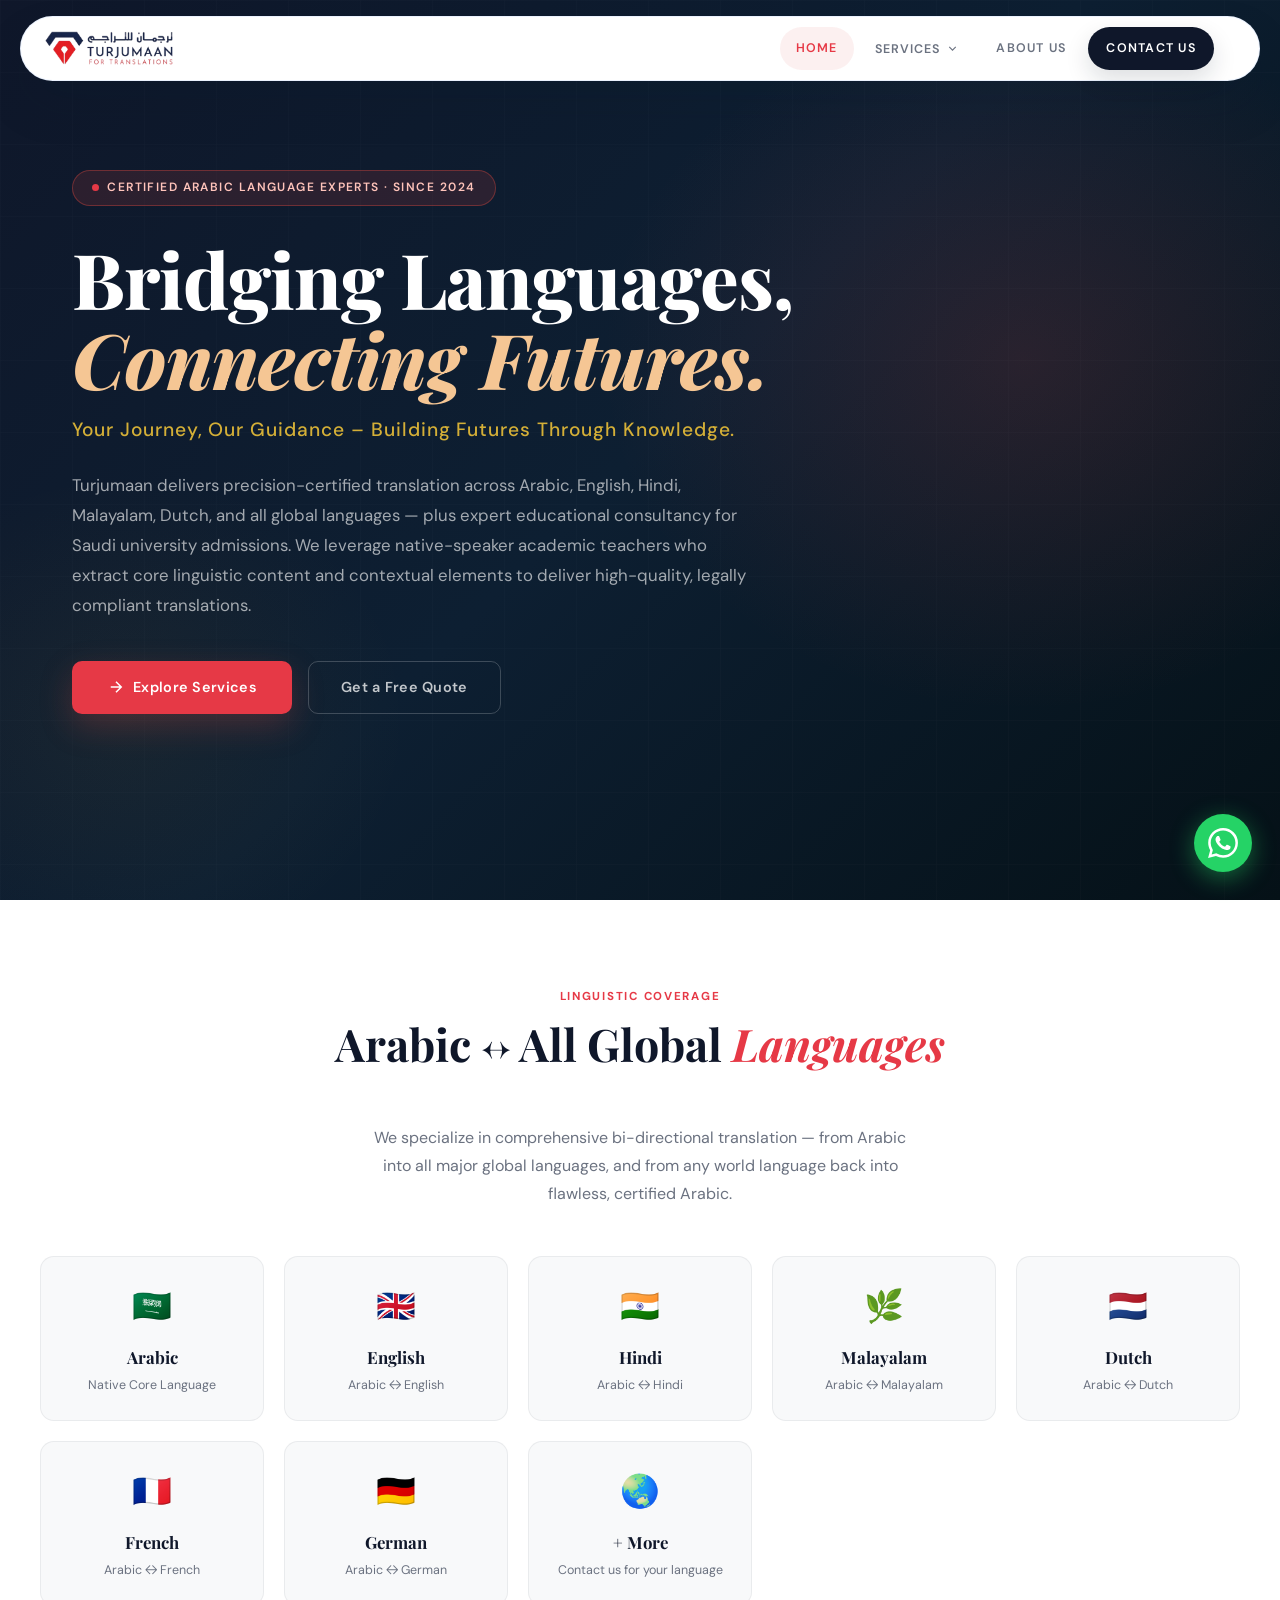
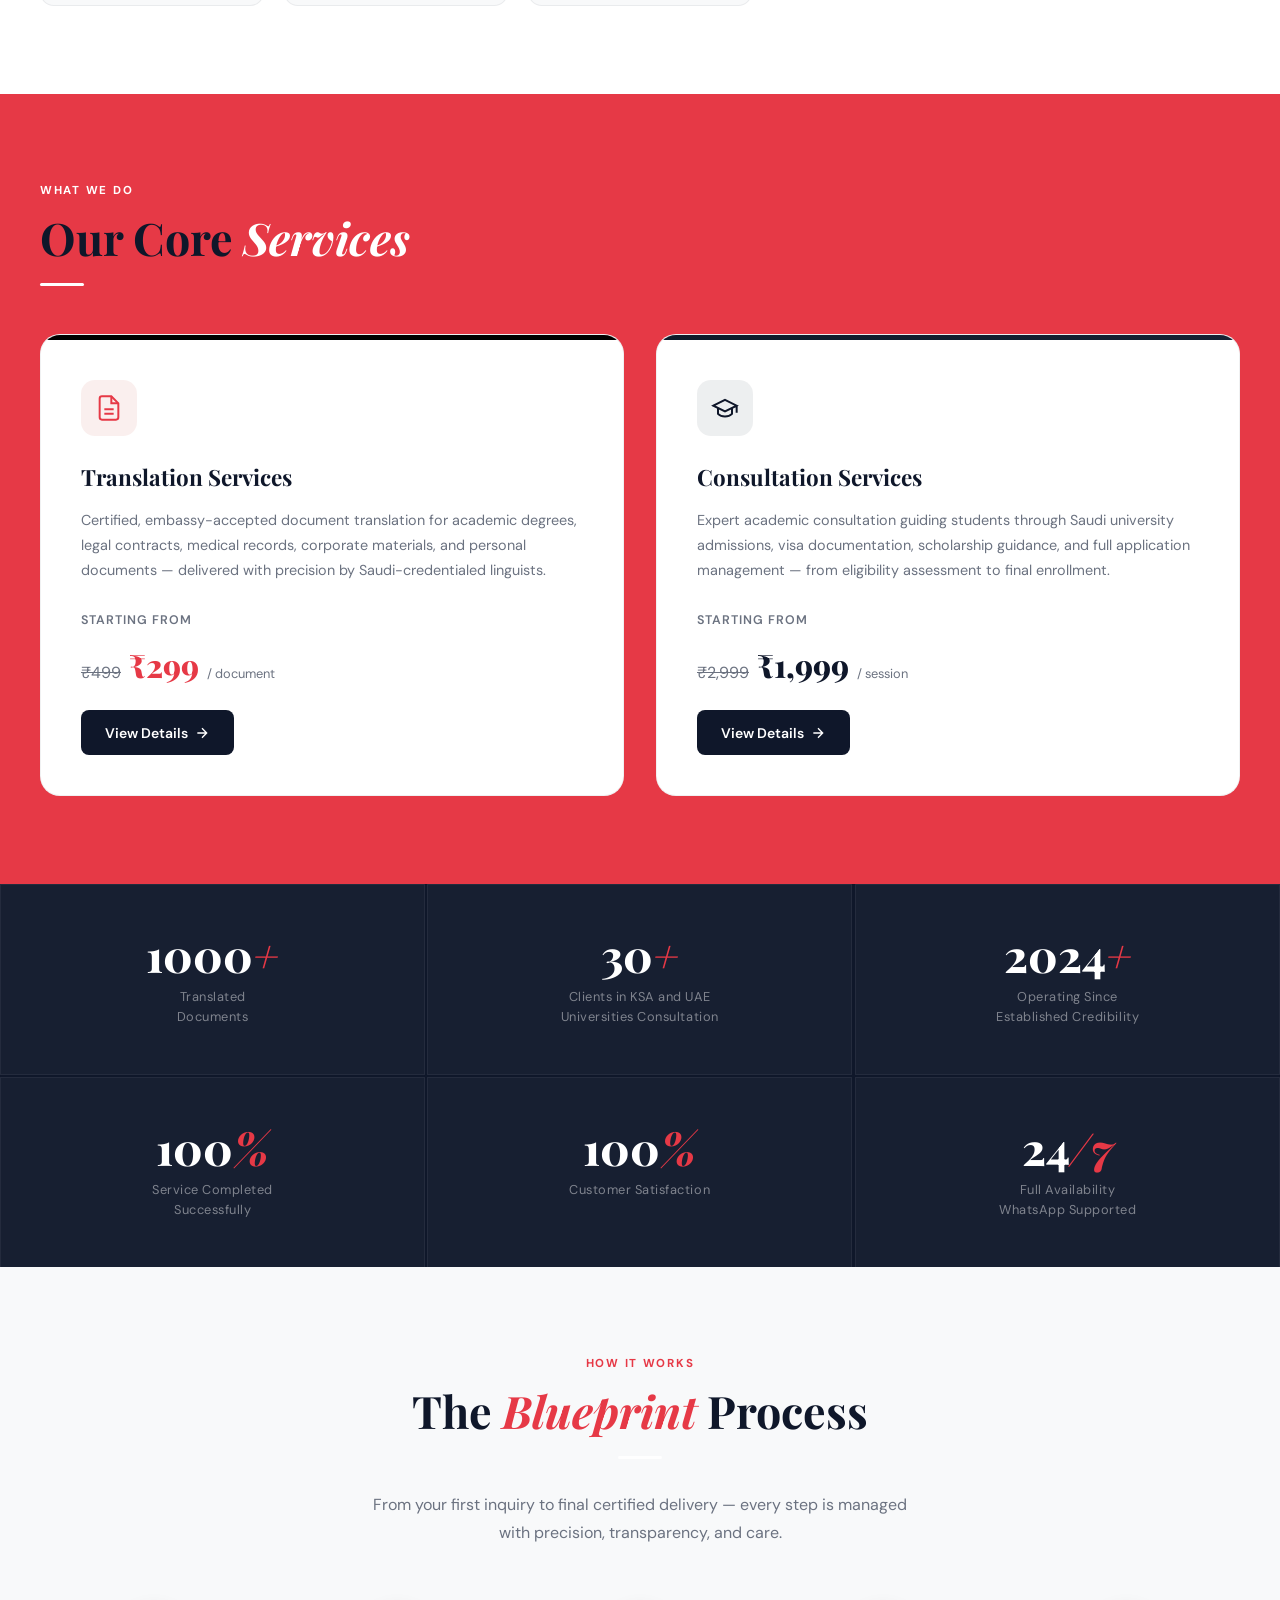
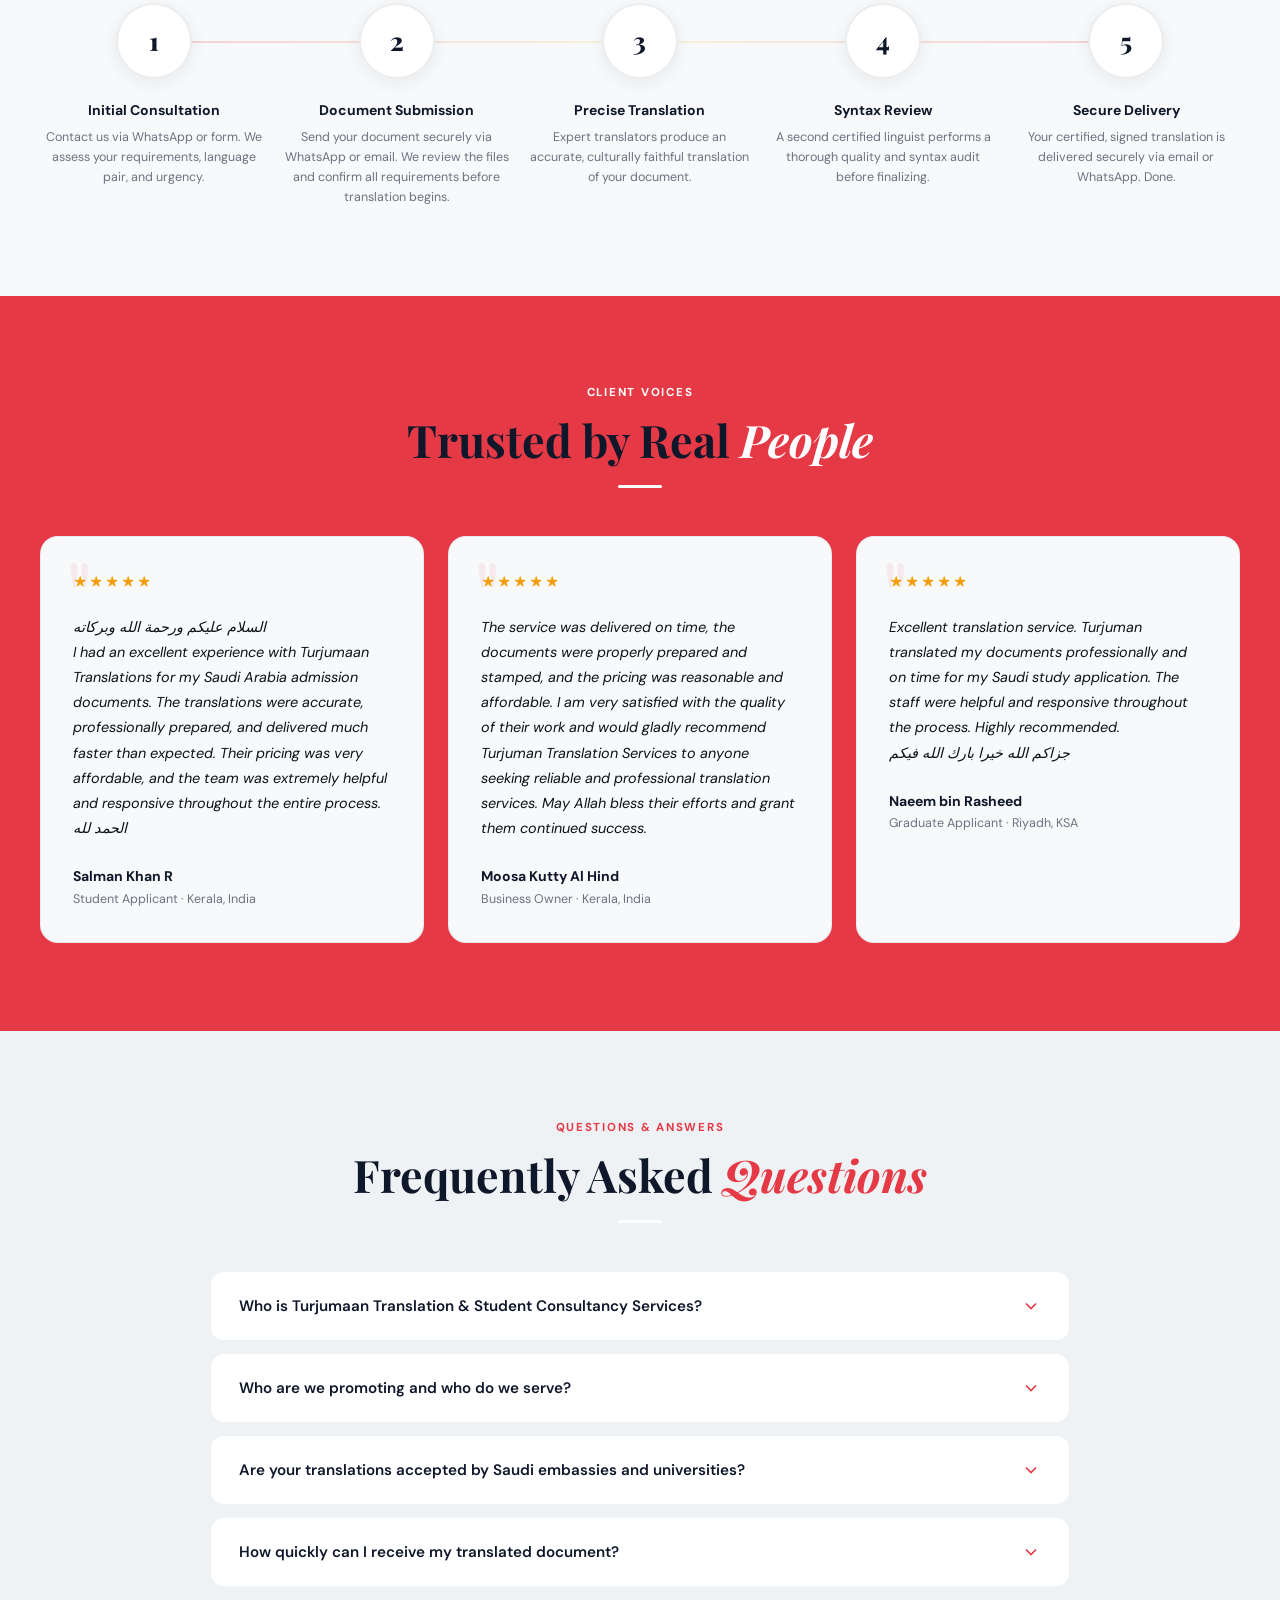
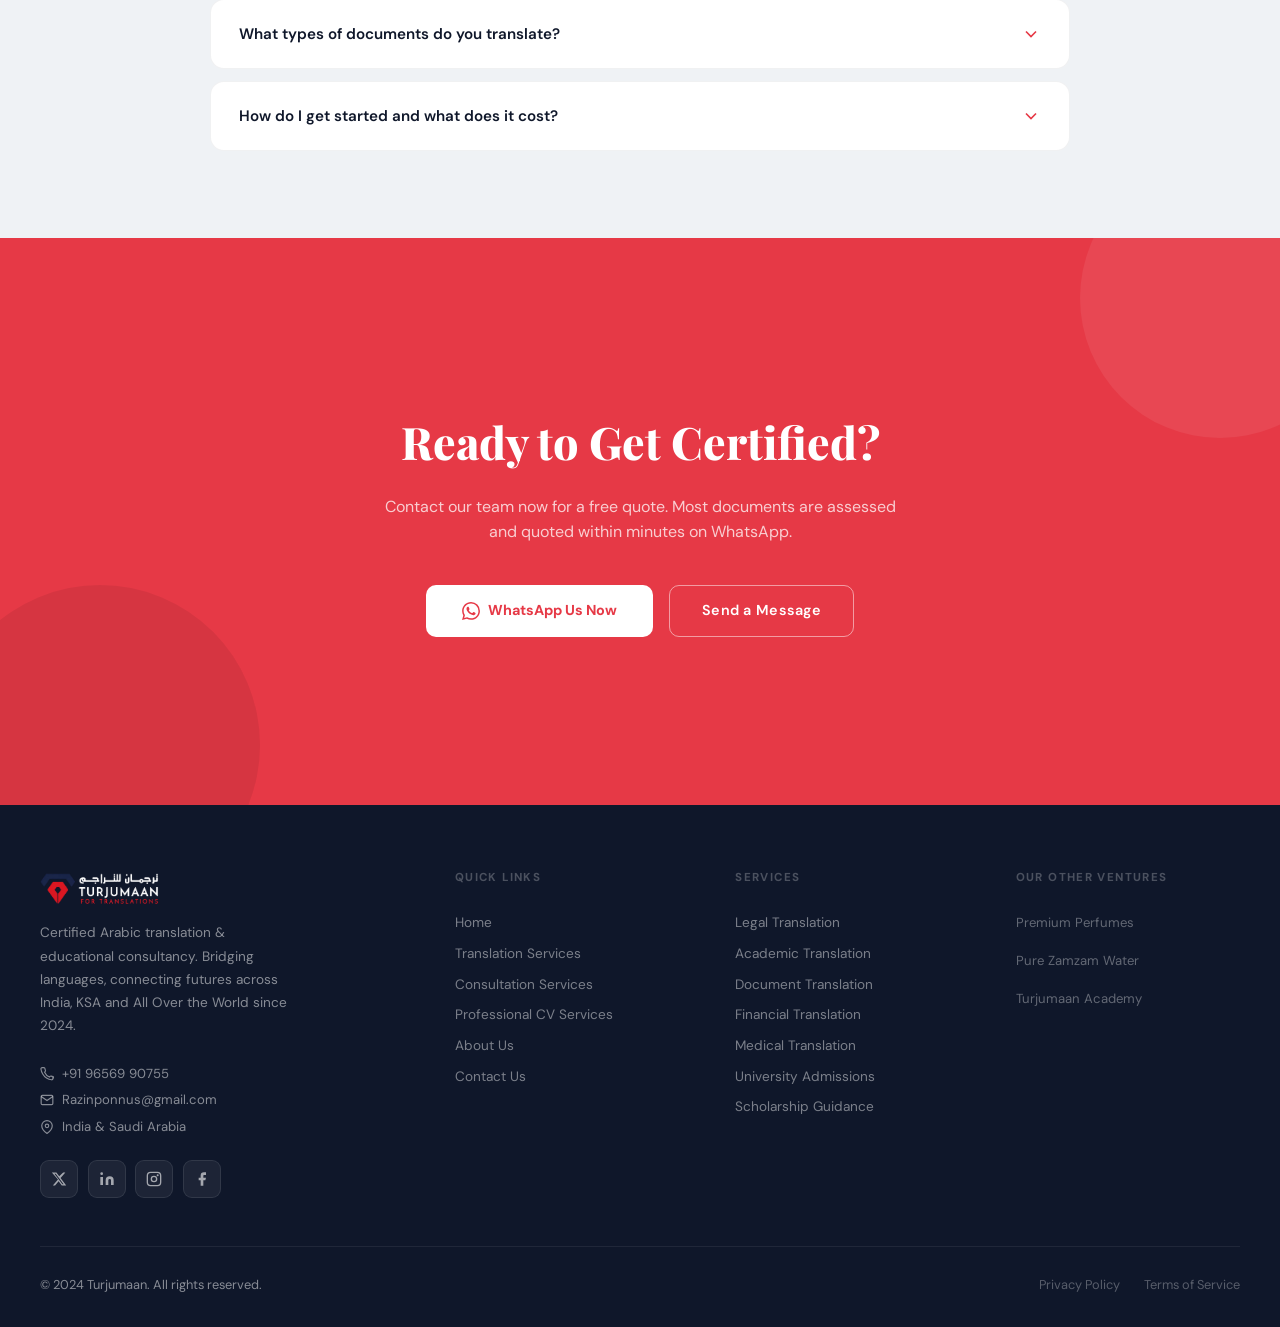
==== commit f54e372c: "." ====
--- a/index.html
+++ b/index.html
@@ -99,21 +99,21 @@
 <style>
 *,*::before,*::after{box-sizing:border-box;margin:0;padding:0}
 :root{
-  --navy:#0D1B2A;
-  --navy2:#162234;
-  --crimson:#C0392B;
-  --crimson2:#E74C3C;
-  --gold:#C9A84C;
-  --cream:#FAF8F2;
-  --cream2:#F2EDE3;
-  --text:#1A1A2E;
-  --muted:#6B7A8D;
-  --border:rgba(13,27,42,.1);
+  --navy:#0F172A;
+  --navy2:#1A2F4B;
+  --crimson:#E63946;
+  --crimson2:#F1373D;
+  --gold:#F4D35E;
+  --cream:#F8F9FA;
+  --cream2:#EFF2F5;
+  --text:#0D1117;
+  --muted:#6B7280;
+  --border:rgba(15,23,42,.06);
   --white:#fff;
-  --nav-surface:rgba(255,252,248,.92);
-  --nav-border:rgba(255,255,255,.65);
-  --nav-shadow:0 18px 45px rgba(13,27,42,.12);
-  --toggle-bg:rgba(13,27,42,.04);
+  --nav-surface:rgba(255,255,255,.96);
+  --nav-border:rgba(59,130,246,.1);
+  --nav-shadow:0 25px 50px rgba(15,23,42,.1);
+  --toggle-bg:rgba(15,23,42,.04);
   --ff-display:'Playfair Display',Georgia,serif;
   --ff-body:'DM Sans',sans-serif;
   --ease:cubic-bezier(.4,0,.2,1);
@@ -130,13 +130,13 @@
 /* ── NAV ── */
 .nav{position:fixed;top:0;left:0;right:0;z-index:999;padding:1rem 1rem 0;background:transparent;transition:box-shadow var(--t) var(--ease)}
 .nav.scrolled .nav-inner{box-shadow:var(--nav-shadow)}
-.nav-inner{max-width:1240px;margin:0 auto;min-height:65px;padding:0 1.5rem;display:flex;align-items:center;justify-content:space-between;gap:1rem;background:var(--white);backdrop-filter:blur(18px);-webkit-backdrop-filter:blur(18px);border:1px solid var(--nav-border);border-radius:999px;box-shadow:var(--nav-shadow)}
+.nav-inner{max-width:1240px;margin:0 auto;min-height:65px;padding:0 1.5rem;display:flex;align-items:center;justify-content:space-between;gap:1rem;background:var(--white);backdrop-filter:blur(20px);-webkit-backdrop-filter:blur(20px);border:1.5px solid var(--nav-border);border-radius:999px;box-shadow:0 24px 48px rgba(10,22,40,.12)}
 .nav-brand{display:inline-flex;align-items:center;flex-shrink:0}
 .nav-brand img{height:35px;width:auto;display:block}
 .nav-brand span{color:var(--crimson)}
 .nav-links{display:flex;align-items:center;gap:.35rem;margin-left:auto}
-.nav-links a{font-size:.78rem;font-weight:600;letter-spacing:.08em;text-transform:uppercase;color:var(--muted);padding:.7rem 1rem;border-radius:999px;transition:color var(--t),background var(--t),transform var(--t)}
-.nav-links a:hover,.nav-links a.active{color:var(--crimson);background:rgba(192,57,43,.08)}
+.nav-links a{font-size:.78rem;font-weight:600;letter-spacing:.1em;text-transform:uppercase;color:var(--muted);padding:.7rem 1rem;border-radius:999px;transition:color var(--t),background var(--t),transform var(--t)}
+.nav-links a:hover,.nav-links a.active{color:var(--crimson);background:rgba(212,70,63,.08)}
 .nav-cta{background:var(--navy)!important;color:var(--white)!important;border-radius:999px!important;padding:.7rem 1.15rem!important;box-shadow:0 10px 24px rgba(13,27,42,.14)}
 .nav-cta:hover{background:var(--crimson)!important;color:var(--white)!important}
 .nav-actions{display:flex;align-items:center;gap:.7rem;margin-left:.3rem}
@@ -167,20 +167,20 @@
 .mob-menu a.active,.mob-submenu a.active{background:rgba(192,57,43,.08);color:var(--crimson)}
 
 /* ── HERO ── */
-.hero{min-height:100vh;background:var(--navy);position:relative;display:flex;align-items:center;overflow:hidden;padding-top:px;}
-.hero-mesh{position:absolute;inset:0;background:radial-gradient(ellipse 55% 65% at 80% 40%,rgba(192,57,43,.18) 0%,transparent 60%),radial-gradient(ellipse 40% 50% at 10% 80%,rgba(201,168,76,.08) 0%,transparent 55%);pointer-events:none}
+.hero{min-height:100vh;background:linear-gradient(135deg, var(--navy) 0%, #0d1f32 50%, #051117 100%);position:relative;display:flex;align-items:center;overflow:hidden;padding-top:px;}
+.hero-mesh{position:absolute;inset:0;background:radial-gradient(ellipse 55% 65% at 80% 40%,rgba(212,70,63,.15) 0%,transparent 60%),radial-gradient(ellipse 40% 50% at 10% 80%,rgba(212,175,55,.06) 0%,transparent 55%);pointer-events:none}
 .hero-grid{position:absolute;inset:0;opacity:.025;background-image:linear-gradient(rgba(255,255,255,.6) 1px,transparent 1px),linear-gradient(90deg,rgba(255,255,255,.6) 1px,transparent 1px);background-size:72px 72px}
 .hero-content{position:relative;z-index:2;max-width:1200px;margin:0 auto;padding:5rem 2rem 6rem;width:100%}
-.hero-pill{display:inline-flex;align-items:center;gap:8px;background:rgba(192,57,43,.18);border:1px solid rgba(192,57,43,.35);color:#f5a89a;font-size:.75rem;font-weight:600;letter-spacing:.12em;text-transform:uppercase;padding:.4rem 1.1rem;border-radius:100px;margin-bottom:2rem;animation:fadeUp .7s var(--ease) both}
+.hero-pill{display:inline-flex;align-items:center;gap:8px;background:rgba(212,70,63,.15);border:1.5px solid rgba(212,70,63,.4);color:#ffc4bb;font-size:.75rem;font-weight:600;letter-spacing:.12em;text-transform:uppercase;padding:.45rem 1.2rem;border-radius:100px;margin-bottom:2rem;animation:fadeUp .7s var(--ease) both}
 .hero-pill-dot{width:7px;height:7px;border-radius:50%;background:var(--crimson);animation:pulse 2s infinite}
 @keyframes pulse{0%,100%{opacity:1}50%{opacity:.4}}
-.hero-h1{font-family:var(--ff-display);font-size:clamp(2.8rem,6vw,5.5rem);font-weight:800;color:var(--white);line-height:1.07;margin-bottom:1rem;animation:fadeUp .7s .1s var(--ease) both}
-.hero-h1 em{font-style:italic;color:#f5a89a}
-.hero-tagline{font-size:1.15rem;color:var(--gold);font-weight:500;letter-spacing:0.03em;margin-bottom:1.5rem;animation:fadeUp .7s .15s var(--ease) both}
+.hero-h1{font-family:var(--ff-display);font-size:clamp(2.8rem,6vw,5.8rem);font-weight:800;color:var(--white);line-height:1.05;margin-bottom:1rem;animation:fadeUp .7s .1s var(--ease) both;letter-spacing:-1px}
+.hero-h1 em{font-style:italic;color:#F5C694}
+.hero-tagline{font-size:1.2rem;color:#D4AF37;font-weight:500;letter-spacing:0.05em;margin-bottom:1.5rem;animation:fadeUp .7s .15s var(--ease) both}
 .hero-sub{font-size:1.05rem;color:rgba(255,255,255,.62);line-height:1.8;max-width:680px;margin-bottom:2.5rem;animation:fadeUp .7s .2s var(--ease) both}
 .hero-btns{display:flex;gap:1rem;flex-wrap:wrap;animation:fadeUp .7s .3s var(--ease) both}
-.btn-primary{display:inline-flex;align-items:center;gap:8px;background:var(--crimson);color:var(--white);padding:.85rem 2rem;border-radius:10px;font-weight:600;font-size:.9rem;font-family:var(--ff-body);letter-spacing:.02em;transition:all var(--t) var(--ease);border:none;cursor:pointer}
-.btn-primary:hover{background:var(--crimson2);transform:translateY(-2px);box-shadow:0 10px 30px rgba(192,57,43,.3)}
+.btn-primary{display:inline-flex;align-items:center;gap:8px;background:var(--crimson);color:var(--white);padding:.95rem 2.2rem;border-radius:10px;font-weight:600;font-size:.9rem;font-family:var(--ff-body);letter-spacing:.02em;transition:all var(--t) var(--ease);border:none;cursor:pointer;box-shadow:0 12px 32px rgba(212,70,63,.25)}
+.btn-primary:hover{background:var(--crimson2);transform:translateY(-3px);box-shadow:0 16px 48px rgba(212,70,63,.35)}
 .btn-outline{display:inline-flex;align-items:center;gap:8px;background:transparent;color:rgba(255,255,255,.75);padding:.85rem 2rem;border-radius:10px;font-weight:600;font-size:.9rem;font-family:var(--ff-body);letter-spacing:.02em;border:1.5px solid rgba(255,255,255,.2);transition:all var(--t) var(--ease);cursor:pointer}
 .btn-outline:hover{background:rgba(255,255,255,.08);color:var(--white);transform:translateY(-2px)}
 @keyframes fadeUp{from{opacity:0;transform:translateY(24px)}to{opacity:1;transform:translateY(0)}}
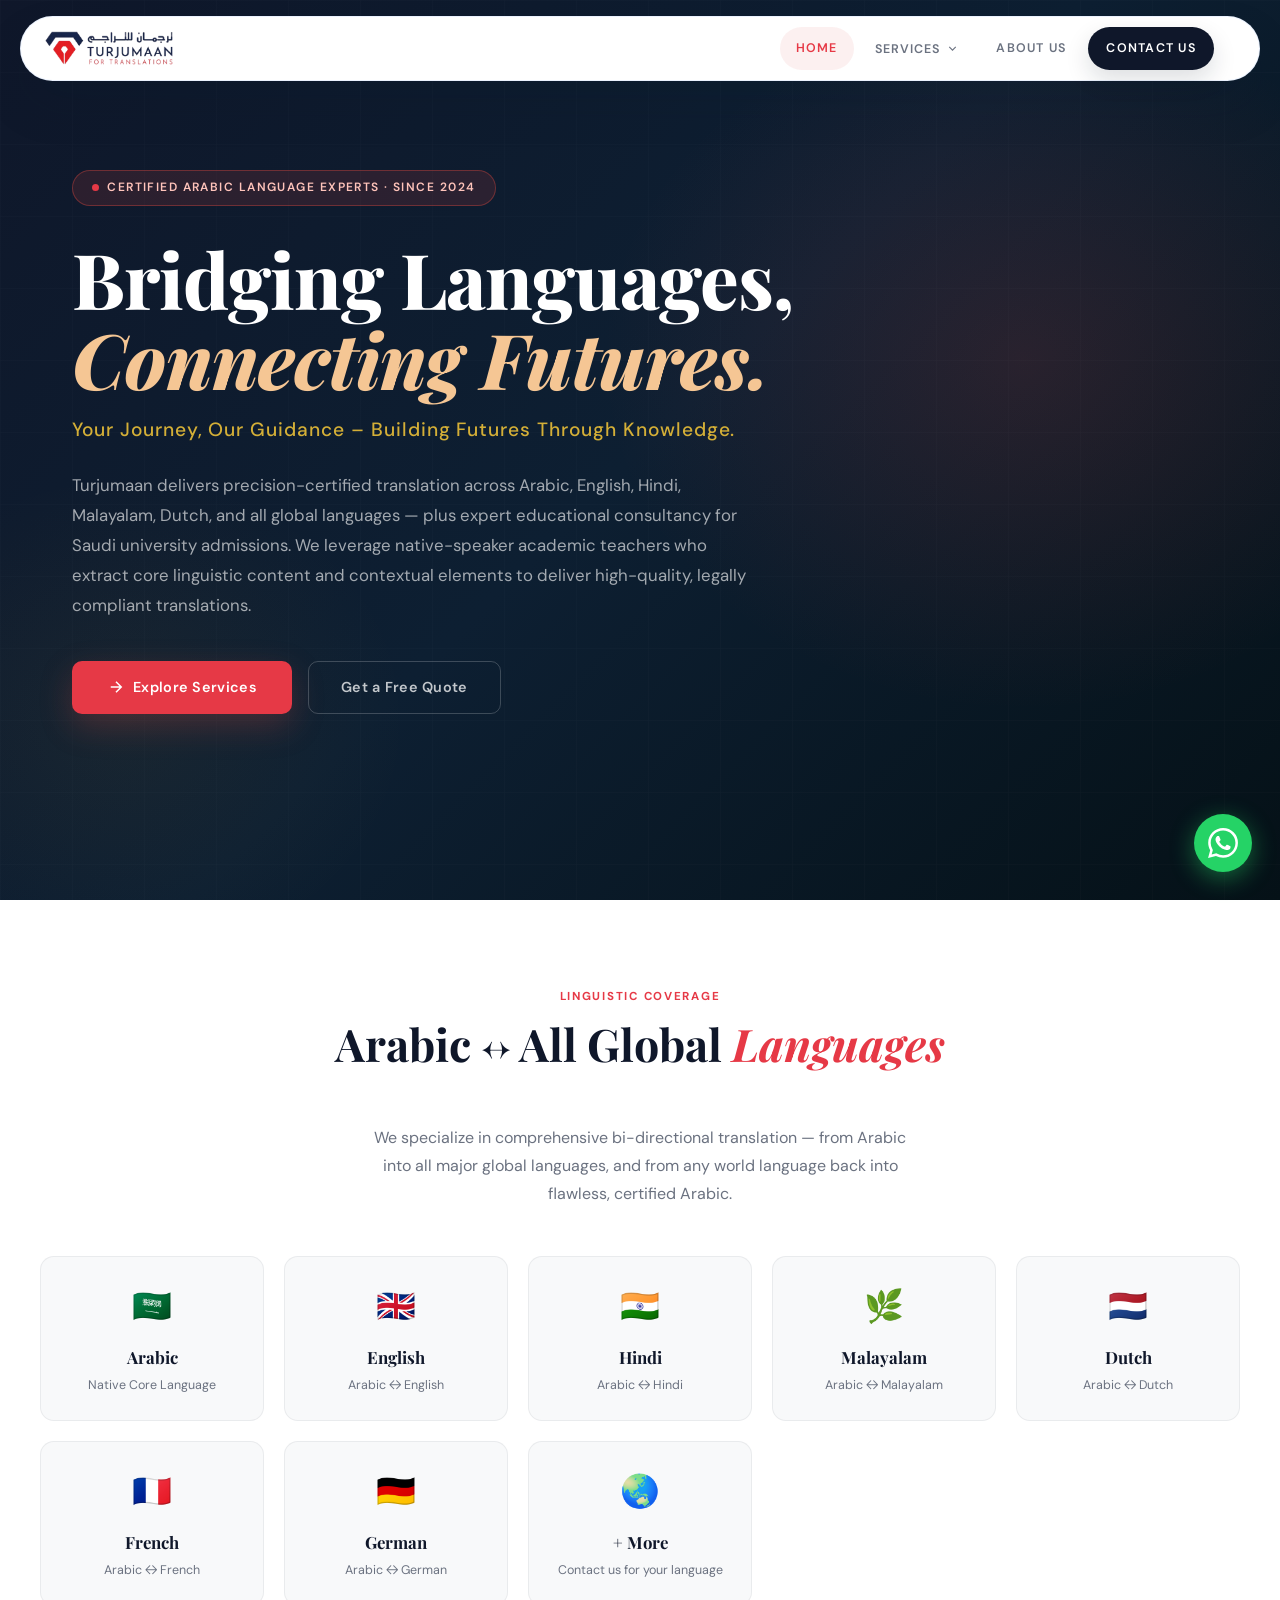
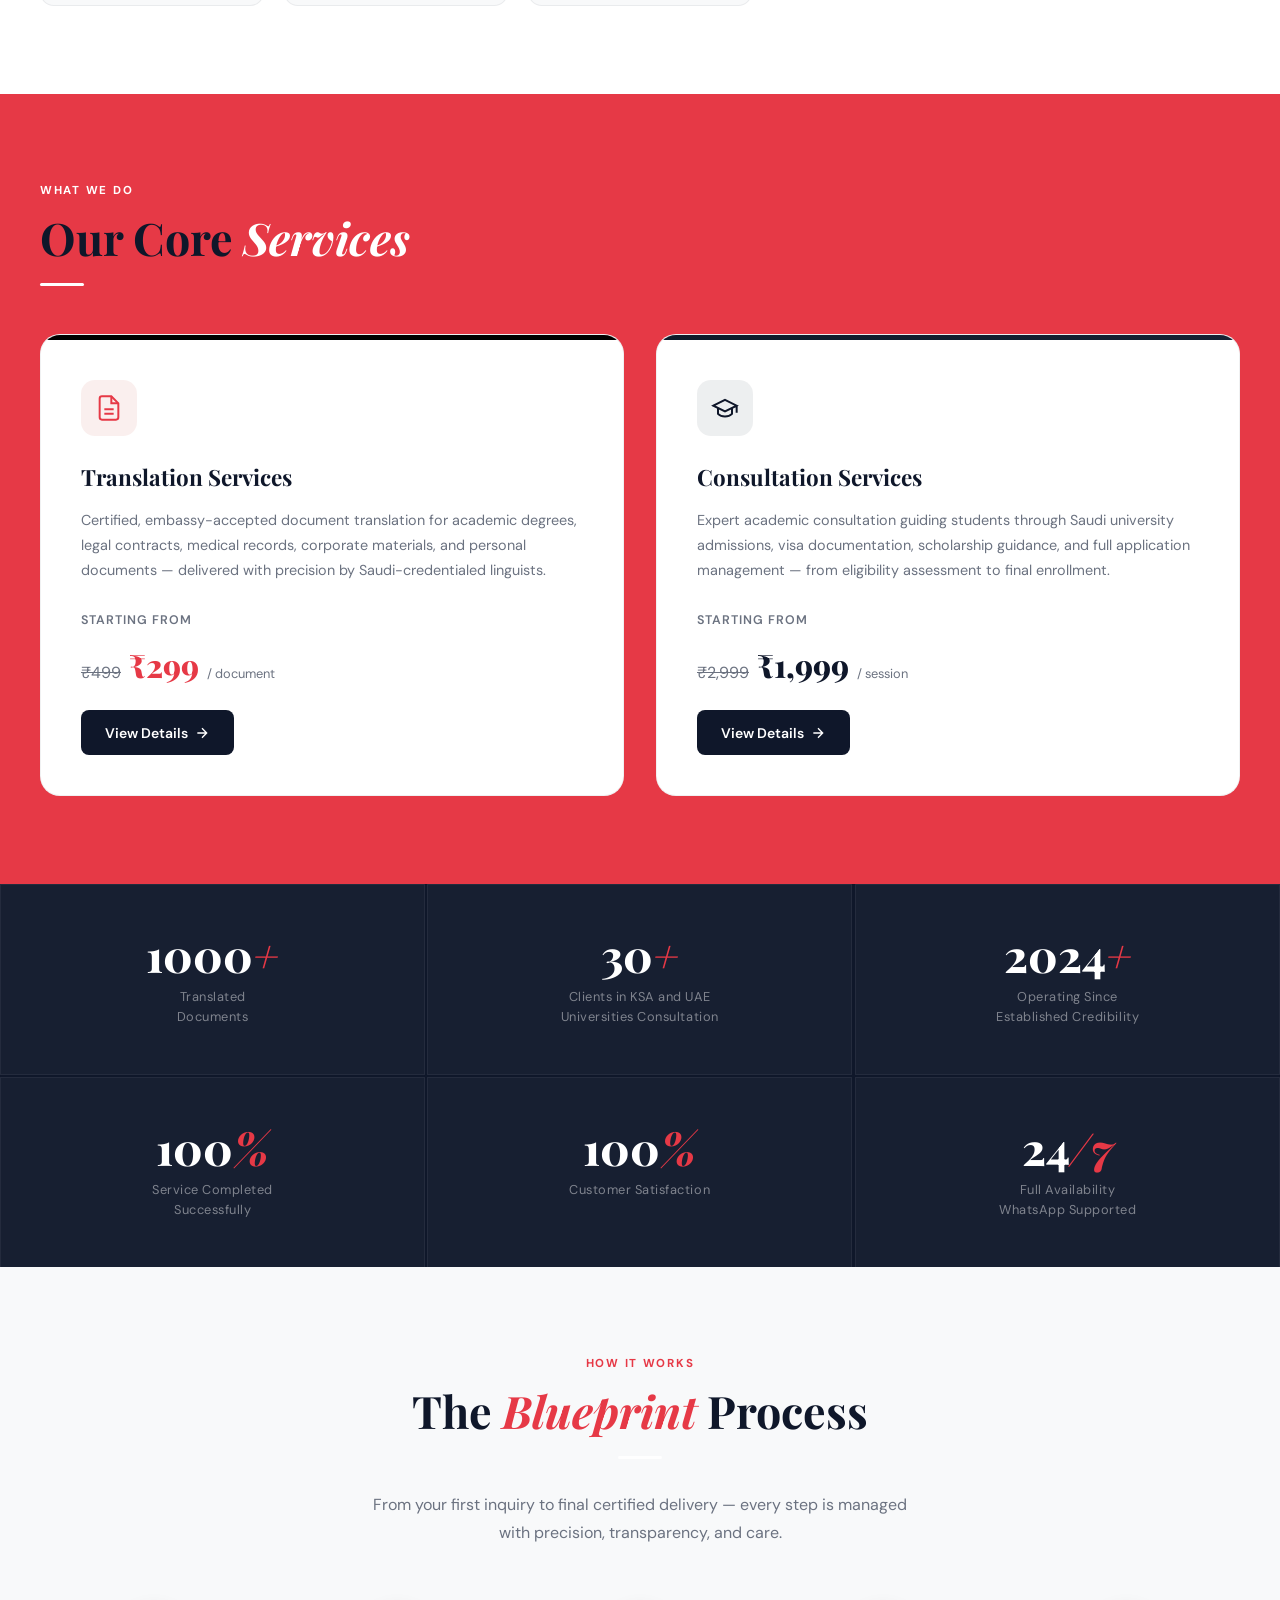
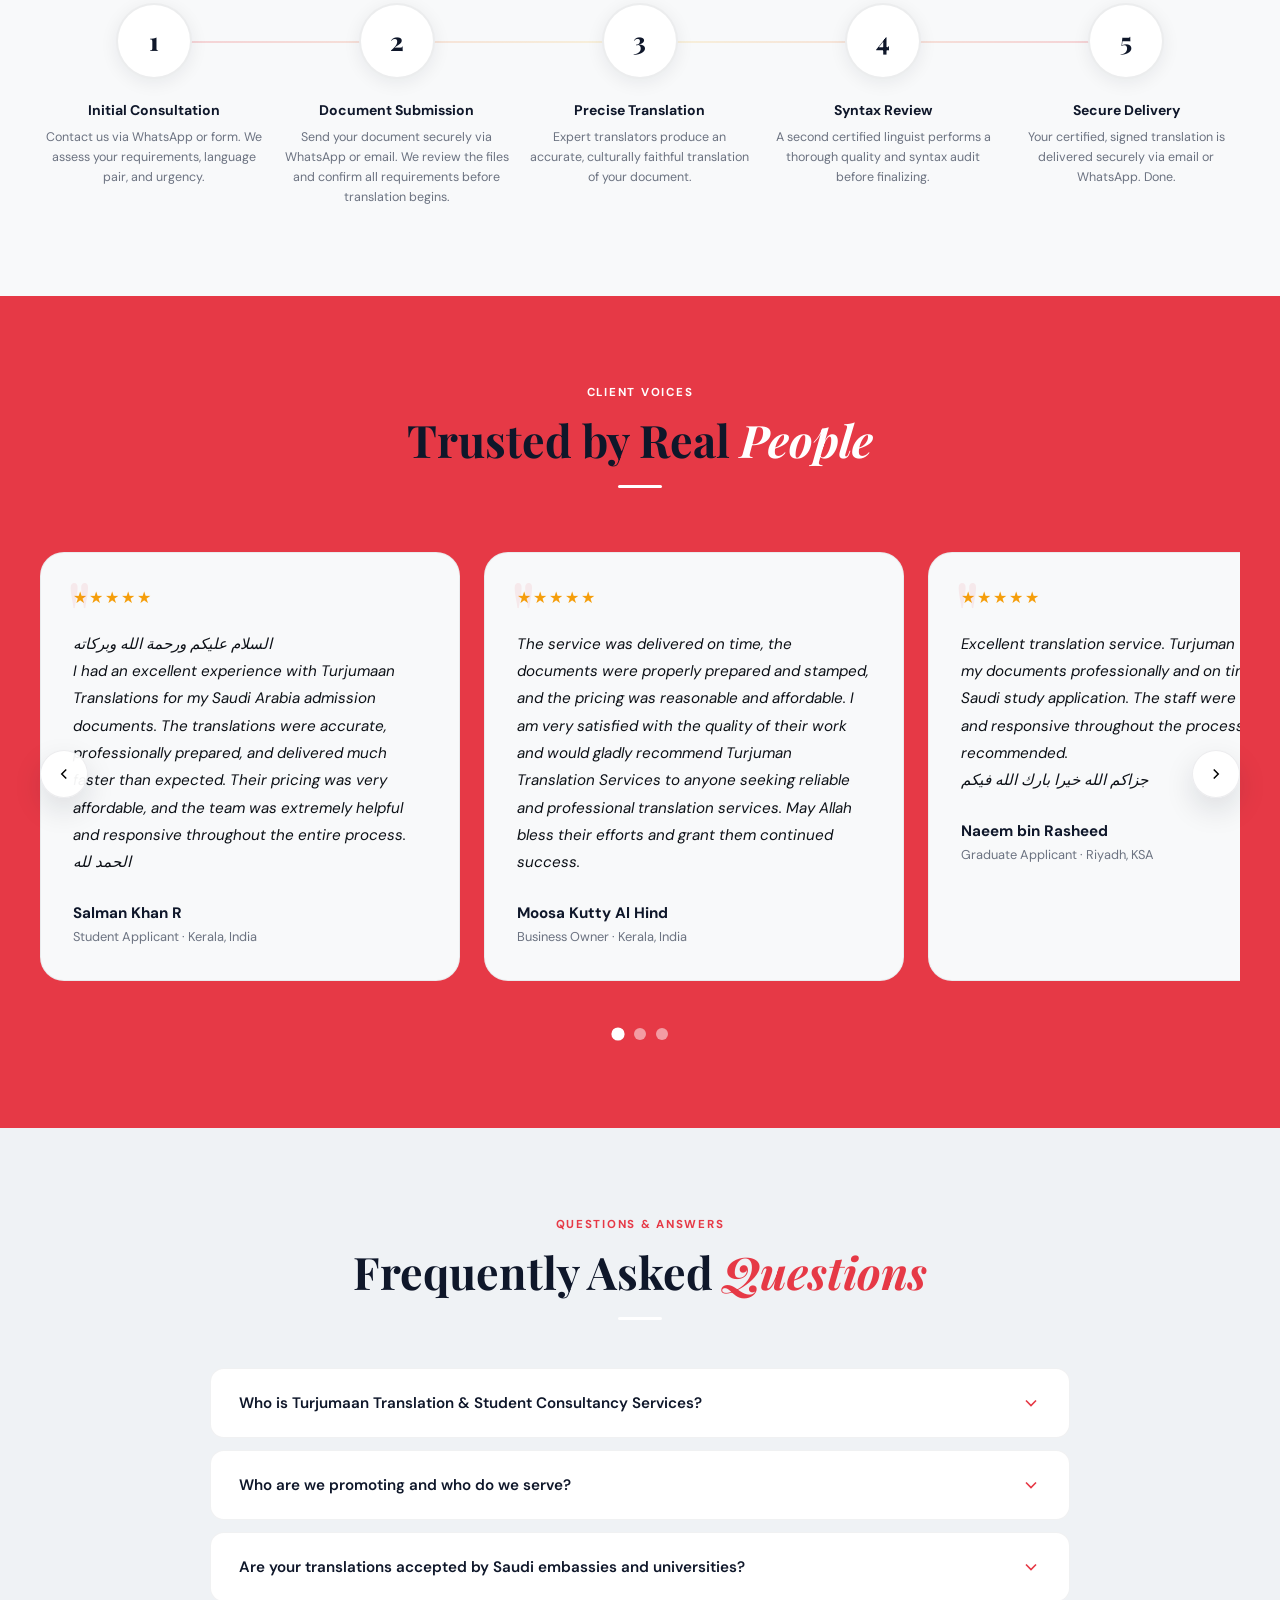
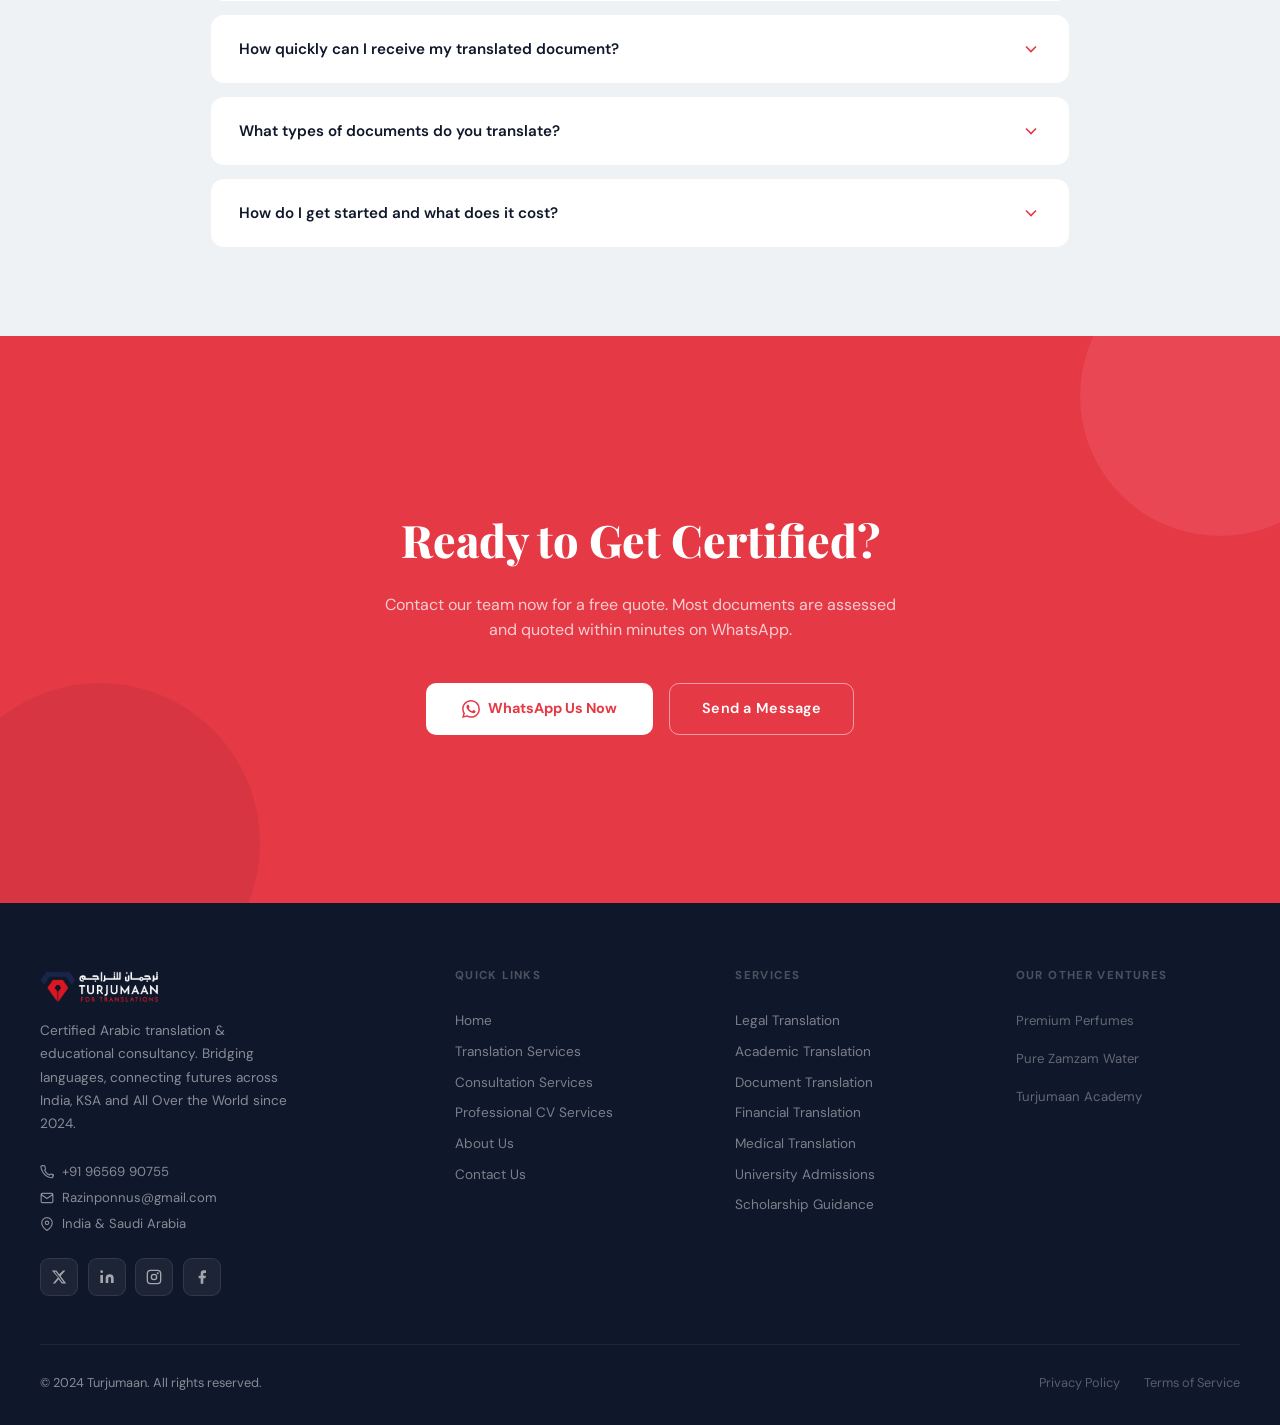
==== commit a727d94e: "." ====
--- a/index.html
+++ b/index.html
@@ -245,14 +245,26 @@
 
 /* ── TESTIMONIALS ── */
 .testimonials{background:var(--crimson);position:relative;overflow:hidden}
-.testi-grid{display:grid;grid-template-columns:repeat(3,1fr);gap:1.5rem;margin-top:3rem}
-.testi-card{background:var(--cream);border:1px solid var(--border);border-radius:18px;padding:2rem;transition:all var(--t) var(--ease);position:relative}
-.testi-card::before{content:'"';font-family:var(--ff-display);font-size:6rem;color:var(--crimson);opacity:.08;position:absolute;top:.5rem;left:1.5rem;line-height:1}
-.testi-card:hover{transform:translateY(-5px);box-shadow:0 16px 48px rgba(13,27,42,.08)}
+.testi-carousel{position:relative;margin-top:3rem}
+.testi-slider{display:flex;gap:1.5rem;padding:1rem 0 2rem;overflow-x:auto;scroll-snap-type:x mandatory;scroll-behavior:smooth;scroll-padding:0 1rem;-webkit-overflow-scrolling:touch}
+.testi-slider::-webkit-scrollbar{height:10px}
+.testi-slider::-webkit-scrollbar-thumb{background:rgba(13,27,42,.2);border-radius:999px}
+.testi-slider::-webkit-scrollbar-track{background:rgba(255,255,255,.08)}
+.testi-arrow{position:absolute;top:50%;transform:translateY(-50%);width:48px;height:48px;border-radius:50%;background:rgba(255,255,255,.95);border:1px solid rgba(15,23,42,.08);display:flex;align-items:center;justify-content:center;cursor:pointer;box-shadow:0 12px 30px rgba(15,23,42,.12);transition:transform var(--t),background var(--t);z-index:2}
+.testi-arrow:hover{transform:translateY(-50%) scale(1.04);background:var(--white)}
+.testi-arrow:focus{outline:none;box-shadow:0 0 0 3px rgba(230,57,70,.18)}
+.testi-arrow-left{left:0}
+.testi-arrow-right{right:0}
+.testi-dots{display:flex;justify-content:center;gap:.65rem;margin-top:1rem}
+.testi-dot{width:12px;height:12px;border-radius:50%;background:rgba(255,255,255,.5);border:none;cursor:pointer;transition:background var(--t),transform var(--t)}
+.testi-dot.active{background:var(--white);transform:scale(1.1)}
+.testi-card{min-width:min(92vw,420px);max-width:420px;flex:0 0 auto;background:var(--cream);border:1px solid var(--border);border-radius:24px;padding:2rem;transition:transform var(--t) var(--ease),box-shadow var(--t) var(--ease);position:relative;scroll-snap-align:center}
+.testi-card::before{content:'"';font-family:var(--ff-display);font-size:6rem;color:var(--crimson);opacity:.08;position:absolute;top:.75rem;left:1.5rem;line-height:1}
+.testi-card:hover{transform:translateY(-5px);box-shadow:0 22px 58px rgba(13,27,42,.12)}
 .stars{color:#F59E0B;font-size:1rem;margin-bottom:1.25rem;letter-spacing:2px}
-.testi-quote{font-size:.9rem;color:var(--text);line-height:1.75;margin-bottom:1.5rem;font-style:italic;position:relative;z-index:1}
-.testi-author{font-weight:700;color:var(--navy);font-size:.875rem}
-.testi-role{font-size:.78rem;color:var(--muted);margin-top:2px}
+.testi-quote{font-size:.95rem;color:var(--text);line-height:1.8;margin-bottom:1.5rem;font-style:italic;position:relative;z-index:1}
+.testi-author{font-weight:700;color:var(--navy);font-size:.95rem}
+.testi-role{font-size:.8rem;color:var(--muted);margin-top:2px}
 
 /* ── FAQ ── */
 .faq-section{background:var(--cream2)}
@@ -550,37 +562,44 @@
       <h2 class="section-title">Trusted by Real <em style="color: var(--white);">People</em></h2>
       <div class="divider center"></div>
     </div>
-    <div class="testi-grid">
-      <div class="testi-card">
-        <div class="stars">★★★★★</div>
-        <p class="testi-quote">السلام عليكم ورحمة الله وبركاته   
-          <br>
-            I had an excellent experience with Turjumaan Translations for my Saudi Arabia admission documents. The translations were accurate, professionally prepared, and delivered much faster than expected. Their pricing was very affordable, and the team was extremely helpful and responsive throughout the entire process.
+    <div class="testi-carousel">
+      <button class="testi-arrow testi-arrow-left" type="button" aria-label="Previous testimonial">
+        <svg viewBox="0 0 24 24" fill="none" stroke="currentColor" stroke-width="2" width="18" height="18"><path d="M15 18l-6-6 6-6"/></svg>
+      </button>
+      <div class="testi-slider" role="listbox" aria-label="Client testimonials">
+        <div class="testi-card" role="option">
+          <div class="stars">★★★★★</div>
+          <p class="testi-quote">السلام عليكم ورحمة الله وبركاته   
             <br>
-           الحمد لله
-           <br>
-        </p>
-           
-        <div class="testi-author">Salman Khan R</div>
-        <div class="testi-role">Student Applicant · Kerala, India</div>
-      </div>
-      <div class="testi-card">
-        <div class="stars">★★★★★</div>
-        <p class="testi-quote">The service was delivered on time, the documents were properly prepared and stamped, and the pricing was reasonable and affordable. I am very satisfied with the quality of their work and would gladly recommend Turjuman Translation Services to anyone seeking reliable and professional translation services.
-
-          May Allah bless their efforts and grant them continued success.</p>
-        <div class="testi-author">Moosa Kutty Al Hind</div>
-        <div class="testi-role">Business Owner · Kerala, India</div>
-      </div>      
-      <div class="testi-card">
-        <div class="stars">★★★★★</div>
-        <p class="testi-quote">Excellent translation service. Turjuman translated my documents professionally and on time for my Saudi study application. The staff were helpful and responsive throughout the process. Highly recommended. <br>       
-           جزاكم الله خيرا  بارك الله فيكم</p>
-        <div class="testi-author">Naeem bin Rasheed</div>
-        <div class="testi-role">Graduate Applicant · Riyadh, KSA</div>
-      </div>
-
-    </div>
+              I had an excellent experience with Turjumaan Translations for my Saudi Arabia admission documents. The translations were accurate, professionally prepared, and delivered much faster than expected. Their pricing was very affordable, and the team was extremely helpful and responsive throughout the entire process.
+              <br>
+             الحمد لله
+             <br>
+          </p>
+          <div class="testi-author">Salman Khan R</div>
+          <div class="testi-role">Student Applicant · Kerala, India</div>
+        </div>
+        <div class="testi-card" role="option">
+          <div class="stars">★★★★★</div>
+          <p class="testi-quote">The service was delivered on time, the documents were properly prepared and stamped, and the pricing was reasonable and affordable. I am very satisfied with the quality of their work and would gladly recommend Turjuman Translation Services to anyone seeking reliable and professional translation services.
+
+            May Allah bless their efforts and grant them continued success.</p>
+          <div class="testi-author">Moosa Kutty Al Hind</div>
+          <div class="testi-role">Business Owner · Kerala, India</div>
+        </div>      
+        <div class="testi-card" role="option">
+          <div class="stars">★★★★★</div>
+          <p class="testi-quote">Excellent translation service. Turjuman translated my documents professionally and on time for my Saudi study application. The staff were helpful and responsive throughout the process. Highly recommended. <br>       
+             جزاكم الله خيرا  بارك الله فيكم</p>
+          <div class="testi-author">Naeem bin Rasheed</div>
+          <div class="testi-role">Graduate Applicant · Riyadh, KSA</div>
+        </div>
+      </div>
+      <button class="testi-arrow testi-arrow-right" type="button" aria-label="Next testimonial">
+        <svg viewBox="0 0 24 24" fill="none" stroke="currentColor" stroke-width="2" width="18" height="18"><path d="M9 18l6-6-6-6"/></svg>
+      </button>
+    </div>
+    <div class="testi-dots" role="tablist" aria-label="Testimonial navigation"></div>
   </div>
 </section>
 
@@ -783,5 +802,62 @@
     observer.observe(el);
   });
 });
+
+document.addEventListener('DOMContentLoaded', function(){
+  const slider = document.querySelector('.testi-slider');
+  const cards = slider ? Array.from(slider.querySelectorAll('.testi-card')) : [];
+  const prevBtn = document.querySelector('.testi-arrow-left');
+  const nextBtn = document.querySelector('.testi-arrow-right');
+  const dotsContainer = document.querySelector('.testi-dots');
+  if (!slider || cards.length === 0 || !prevBtn || !nextBtn || !dotsContainer) return;
+
+  let activeIndex = 0;
+
+  const setActiveDot = index => {
+    activeIndex = Math.max(0, Math.min(cards.length - 1, index));
+    Array.from(dotsContainer.children).forEach((dot, dotIndex) => {
+      dot.classList.toggle('active', dotIndex === activeIndex);
+      dot.setAttribute('aria-selected', dotIndex === activeIndex ? 'true' : 'false');
+    });
+  };
+
+  const scrollToIndex = index => {
+    const targetIndex = Math.max(0, Math.min(cards.length - 1, index));
+    const card = cards[targetIndex];
+    if (!card) return;
+    const offset = card.offsetLeft - (slider.clientWidth - card.offsetWidth) / 2;
+    slider.scrollTo({ left: offset, behavior: 'smooth' });
+    setActiveDot(targetIndex);
+  };
+
+  cards.forEach((card, index) => {
+    const dot = document.createElement('button');
+    dot.type = 'button';
+    dot.className = 'testi-dot';
+    dot.setAttribute('aria-label', `Show testimonial ${index + 1}`);
+    dot.setAttribute('role', 'tab');
+    dot.addEventListener('click', () => scrollToIndex(index));
+    dotsContainer.appendChild(dot);
+  });
+
+  prevBtn.addEventListener('click', () => scrollToIndex(activeIndex - 1));
+  nextBtn.addEventListener('click', () => scrollToIndex(activeIndex + 1));
+
+  slider.addEventListener('scroll', () => {
+    window.requestAnimationFrame(() => {
+      const center = slider.scrollLeft + slider.clientWidth / 2;
+      const nearest = cards.reduce((best, card, index) => {
+        const cardCenter = card.offsetLeft + card.offsetWidth / 2;
+        const distance = Math.abs(center - cardCenter);
+        return distance < best.distance ? { index, distance } : best;
+      }, { index: 0, distance: Infinity });
+      if (nearest.index !== activeIndex) {
+        setActiveDot(nearest.index);
+      }
+    });
+  });
+
+  scrollToIndex(0);
+});
 </script></body>
 </html>
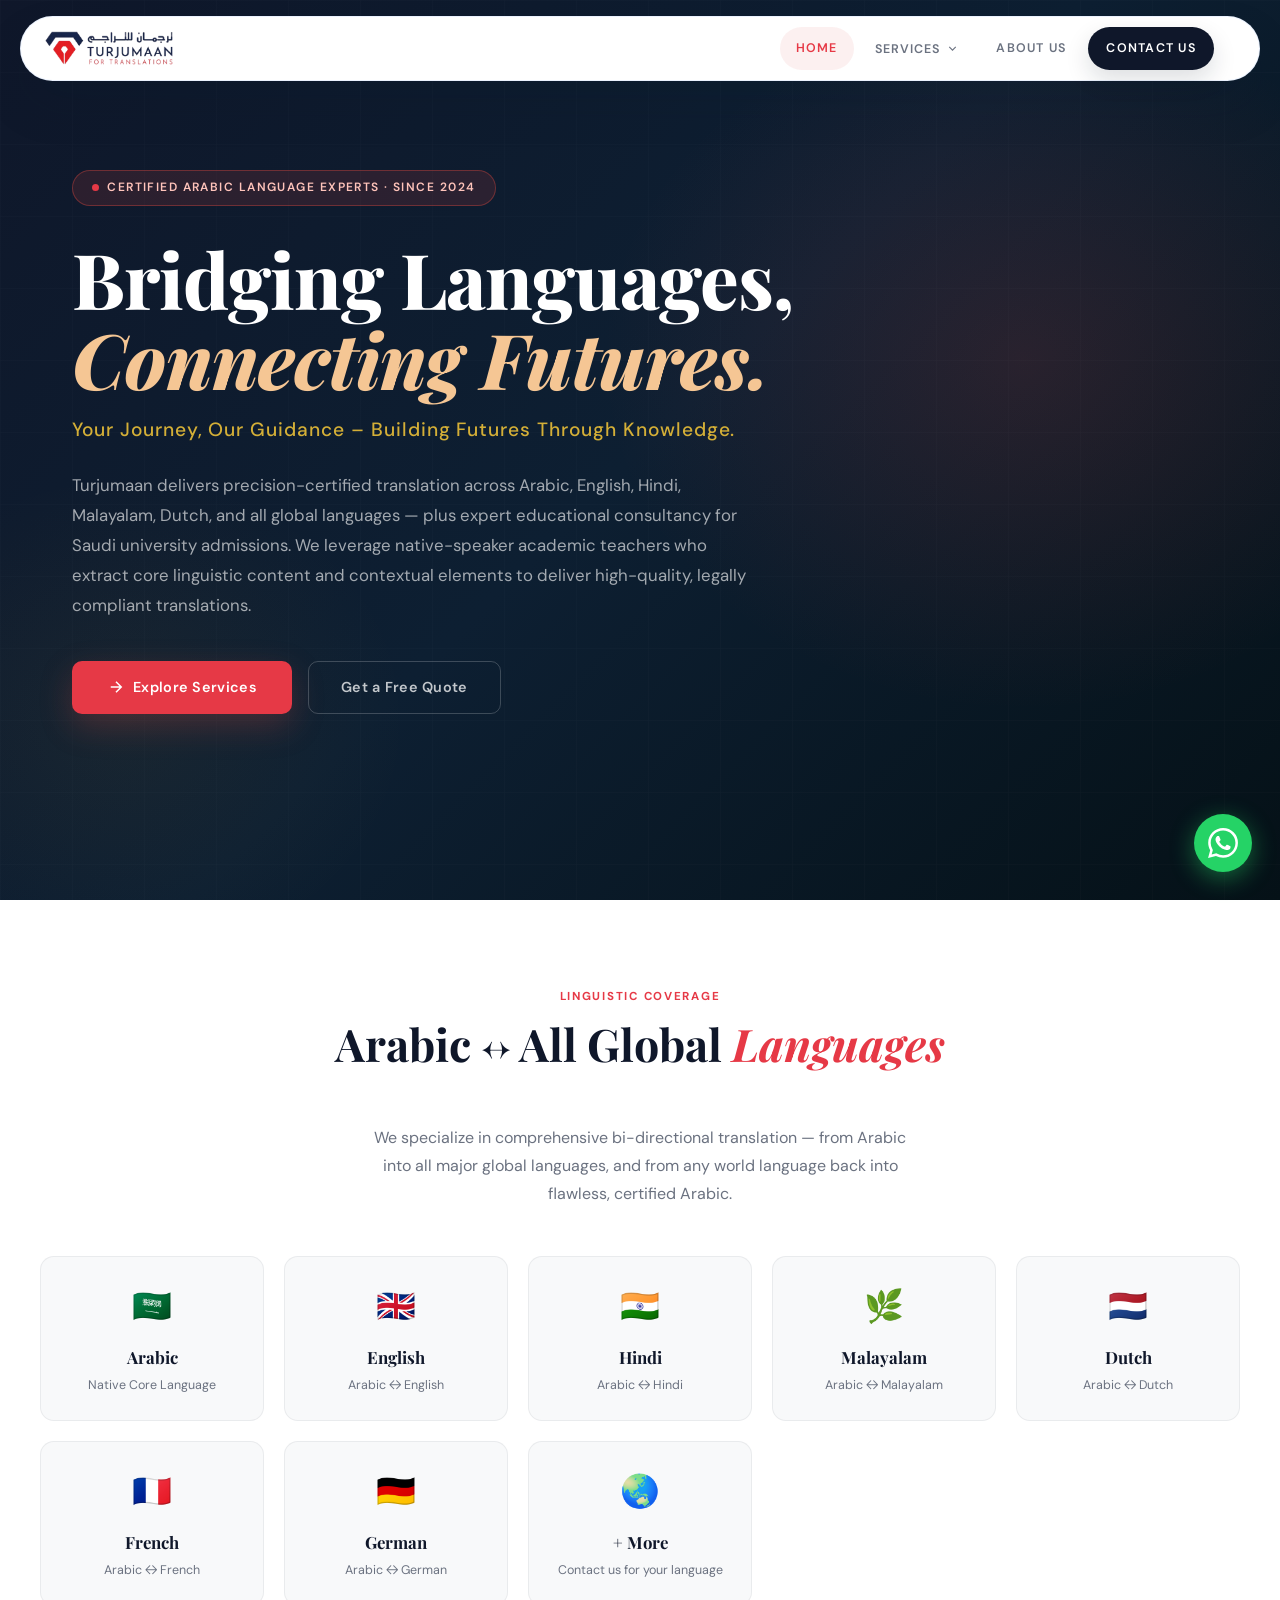
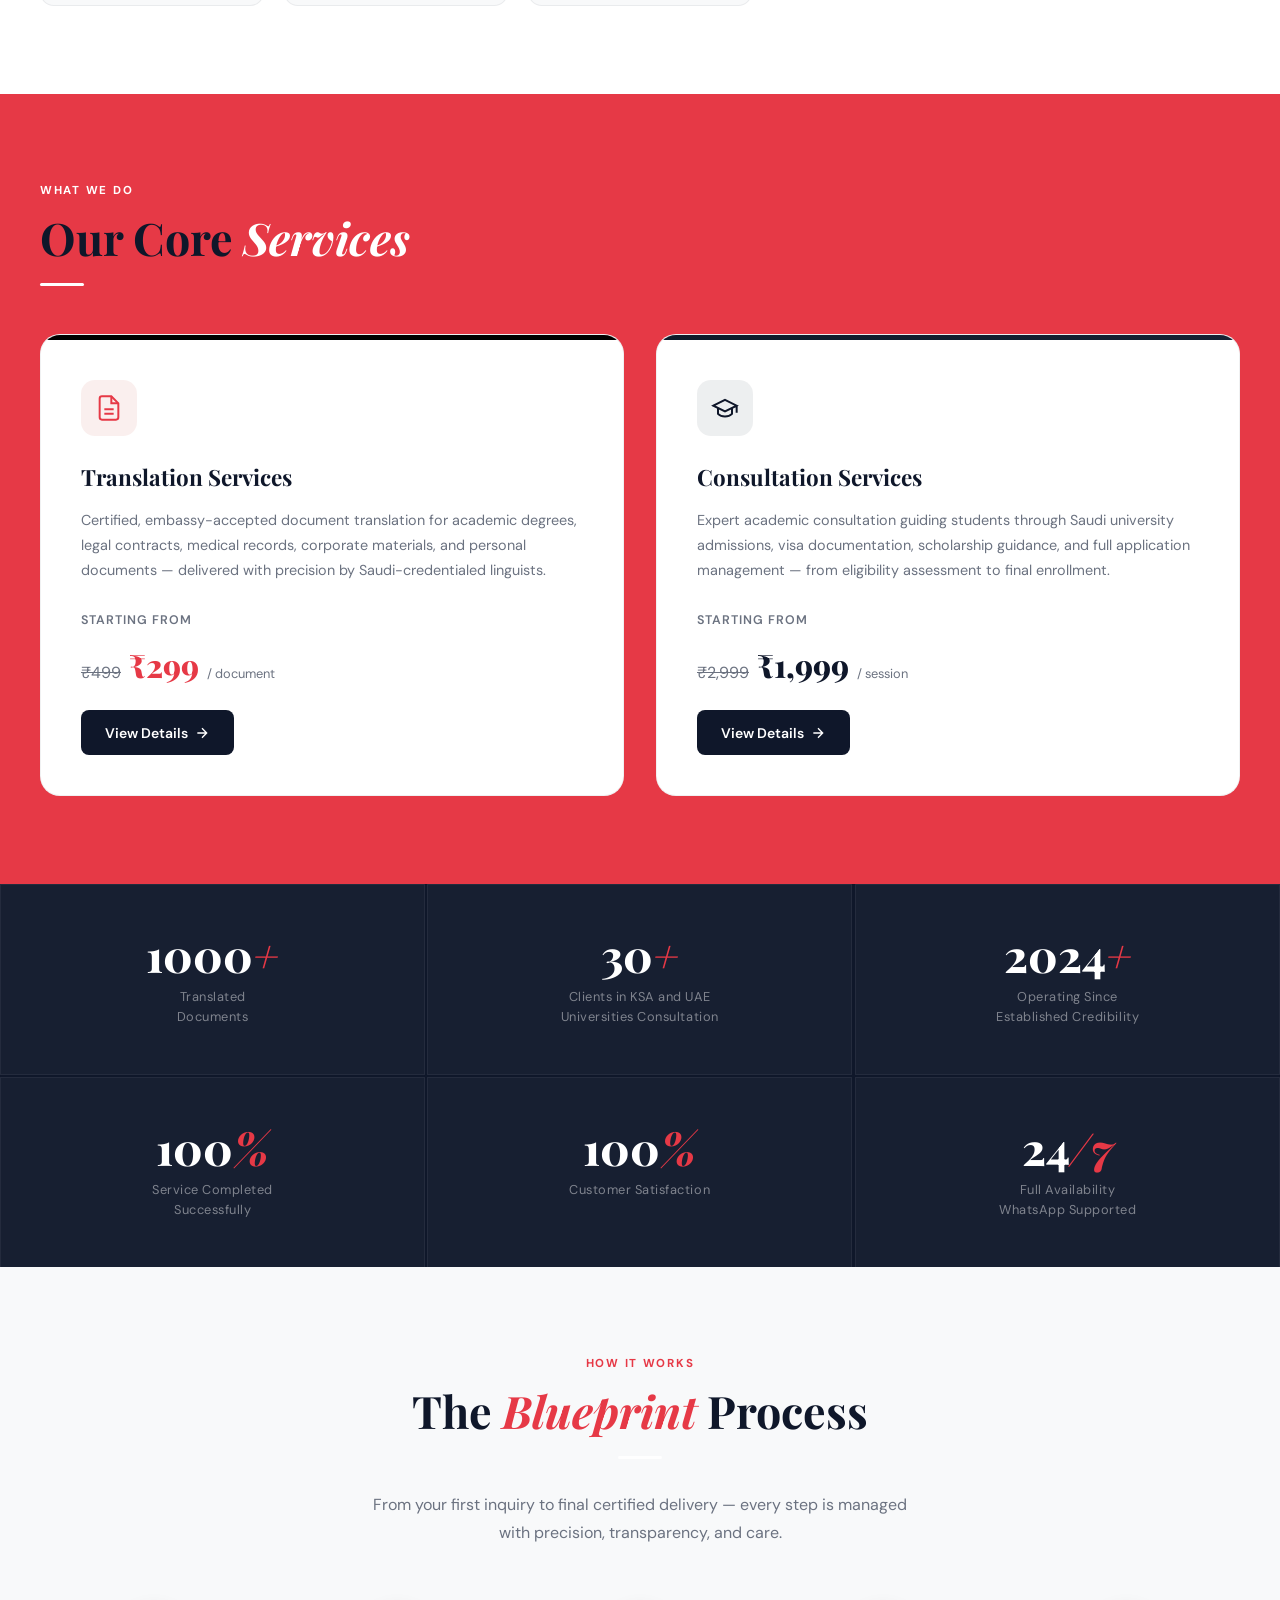
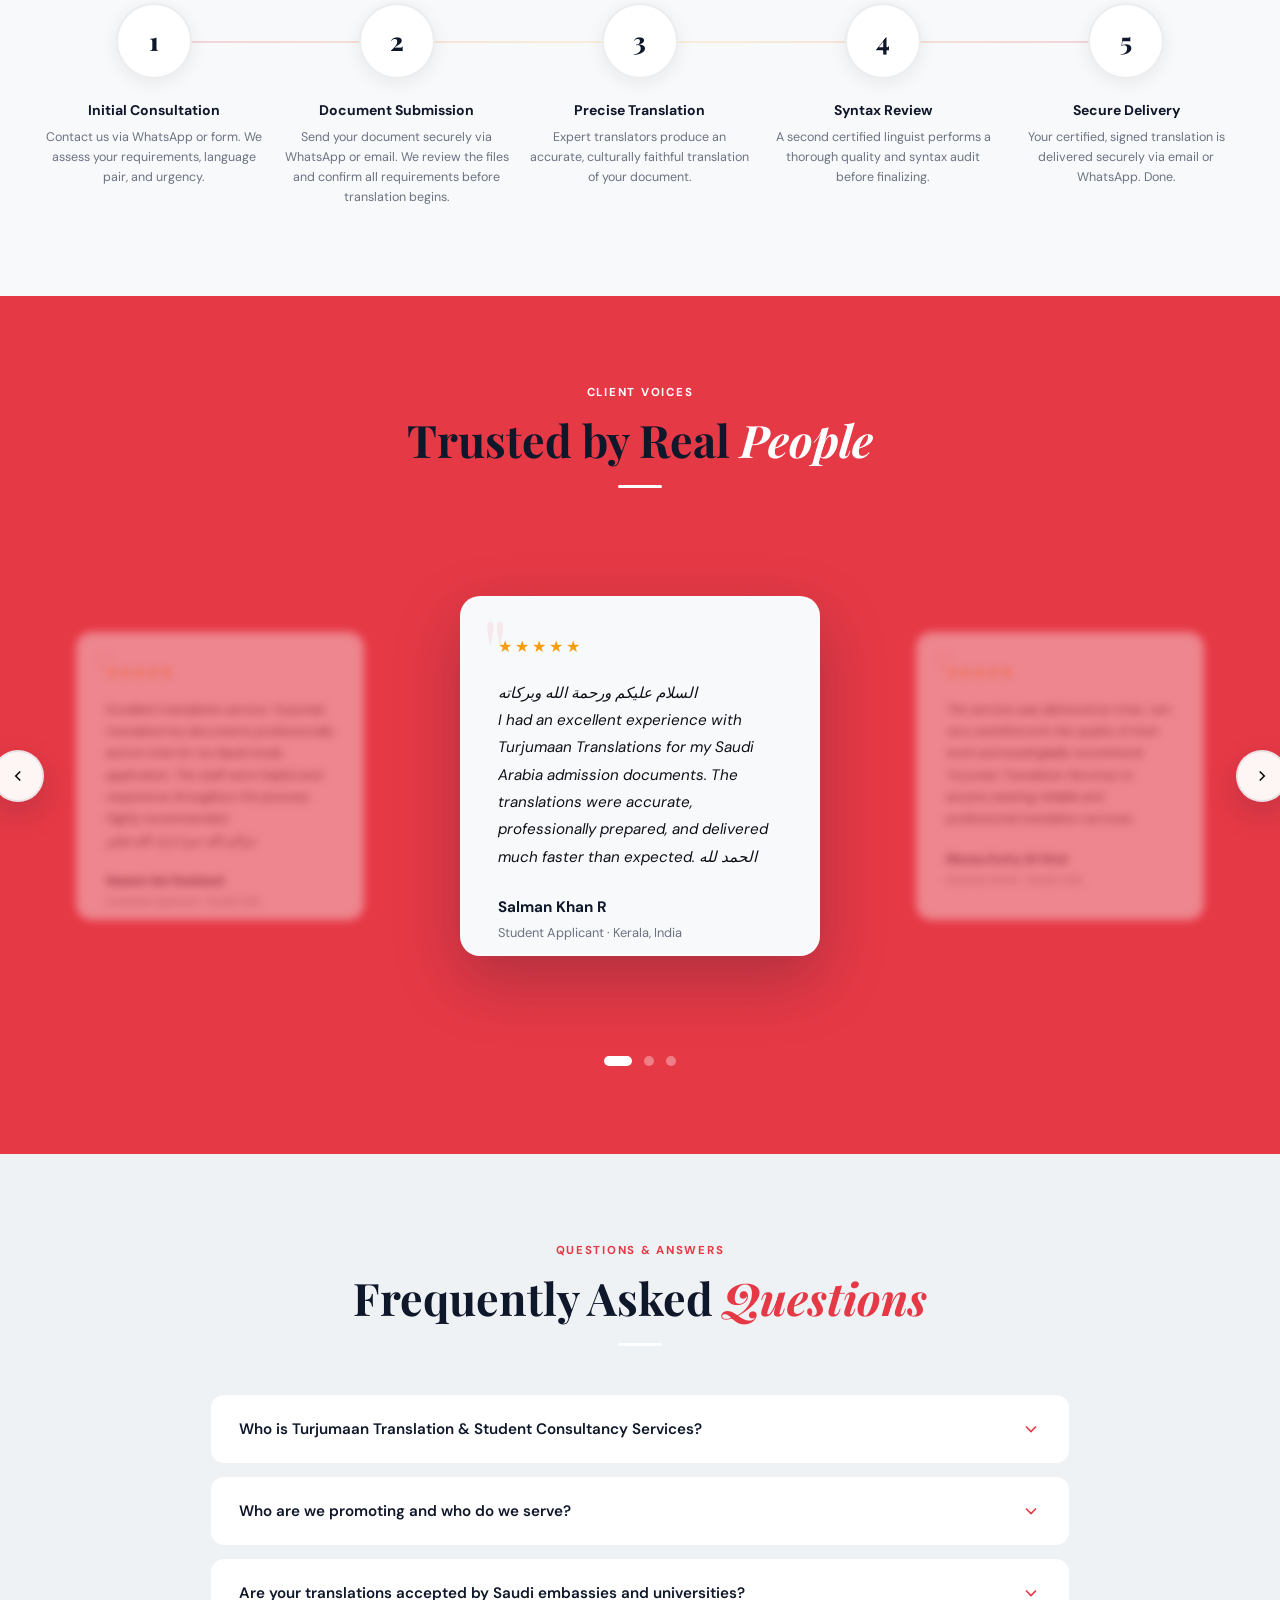
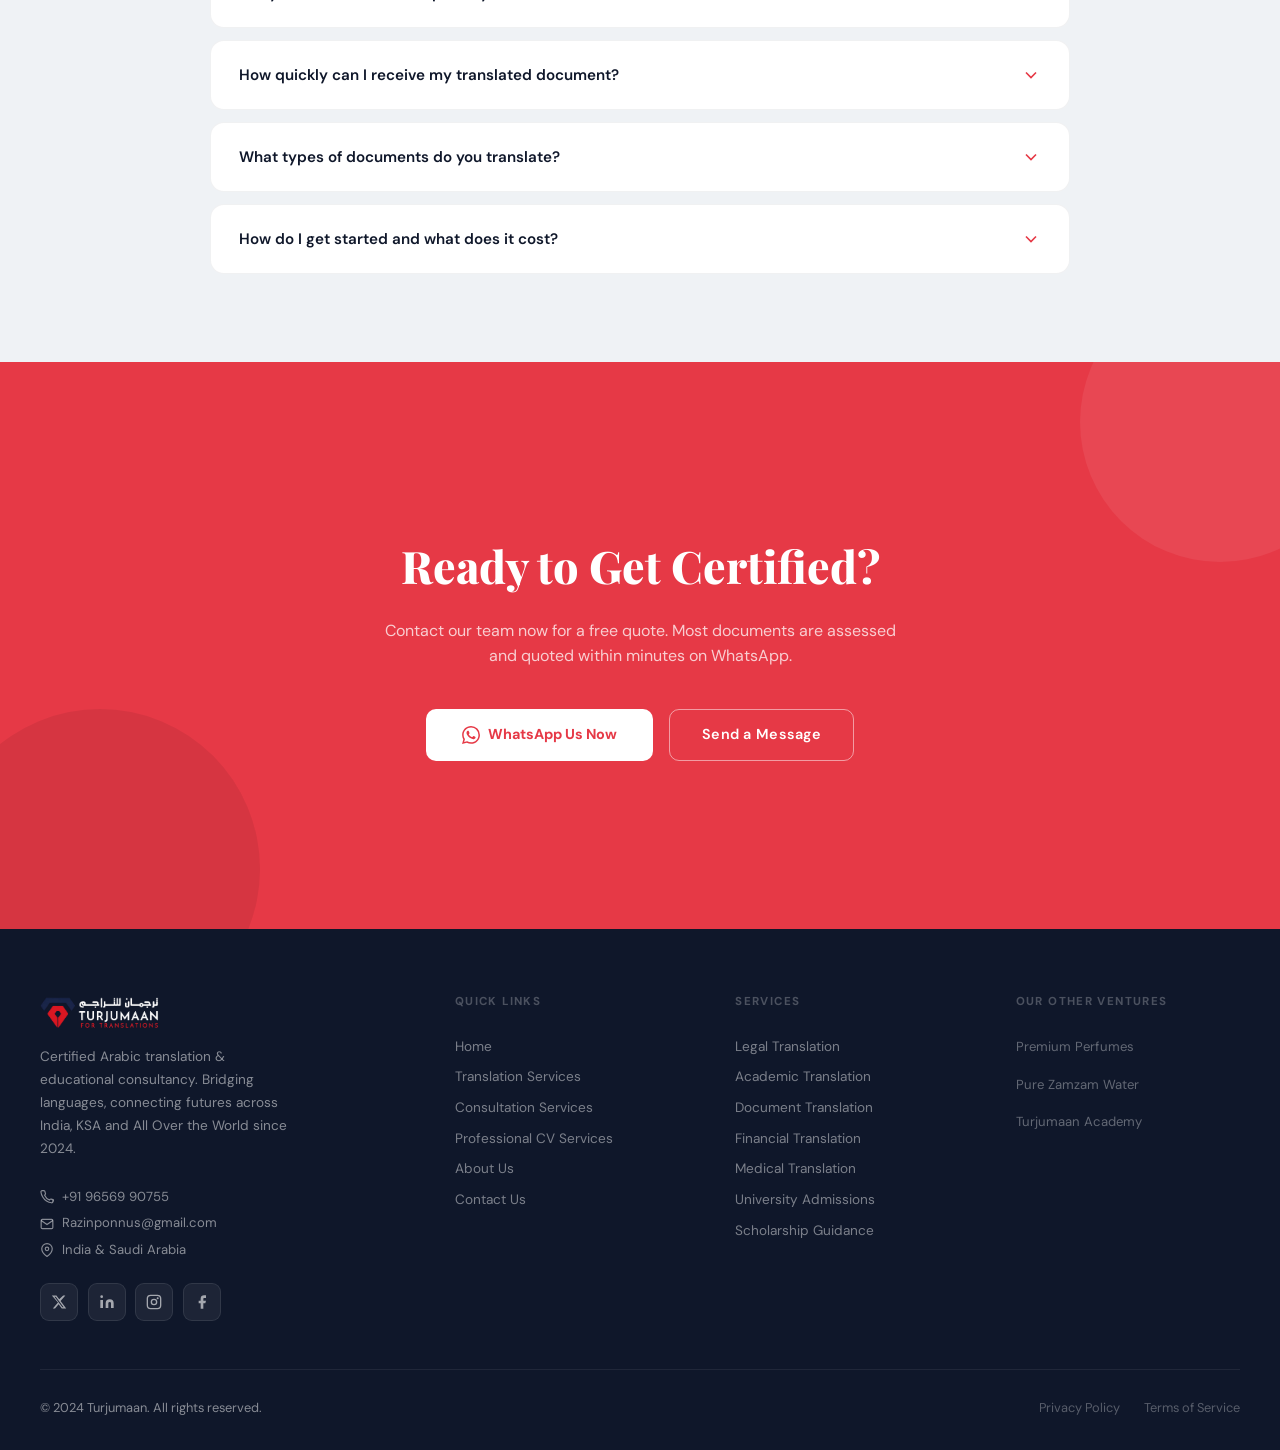
==== commit b12edd12: "." ====
--- a/index.html
+++ b/index.html
@@ -246,25 +246,29 @@
 /* ── TESTIMONIALS ── */
 .testimonials{background:var(--crimson);position:relative;overflow:hidden}
 .testi-carousel{position:relative;margin-top:3rem}
-.testi-slider{display:flex;gap:1.5rem;padding:1rem 0 2rem;overflow-x:auto;scroll-snap-type:x mandatory;scroll-behavior:smooth;scroll-padding:0 1rem;-webkit-overflow-scrolling:touch}
-.testi-slider::-webkit-scrollbar{height:10px}
-.testi-slider::-webkit-scrollbar-thumb{background:rgba(13,27,42,.2);border-radius:999px}
-.testi-slider::-webkit-scrollbar-track{background:rgba(255,255,255,.08)}
-.testi-arrow{position:absolute;top:50%;transform:translateY(-50%);width:48px;height:48px;border-radius:50%;background:rgba(255,255,255,.95);border:1px solid rgba(15,23,42,.08);display:flex;align-items:center;justify-content:center;cursor:pointer;box-shadow:0 12px 30px rgba(15,23,42,.12);transition:transform var(--t),background var(--t);z-index:2}
-.testi-arrow:hover{transform:translateY(-50%) scale(1.04);background:var(--white)}
-.testi-arrow:focus{outline:none;box-shadow:0 0 0 3px rgba(230,57,70,.18)}
-.testi-arrow-left{left:0}
-.testi-arrow-right{right:0}
-.testi-dots{display:flex;justify-content:center;gap:.65rem;margin-top:1rem}
-.testi-dot{width:12px;height:12px;border-radius:50%;background:rgba(255,255,255,.5);border:none;cursor:pointer;transition:background var(--t),transform var(--t)}
-.testi-dot.active{background:var(--white);transform:scale(1.1)}
-.testi-card{min-width:min(92vw,420px);max-width:420px;flex:0 0 auto;background:var(--cream);border:1px solid var(--border);border-radius:24px;padding:2rem;transition:transform var(--t) var(--ease),box-shadow var(--t) var(--ease);position:relative;scroll-snap-align:center}
-.testi-card::before{content:'"';font-family:var(--ff-display);font-size:6rem;color:var(--crimson);opacity:.08;position:absolute;top:.75rem;left:1.5rem;line-height:1}
-.testi-card:hover{transform:translateY(-5px);box-shadow:0 22px 58px rgba(13,27,42,.12)}
-.stars{color:#F59E0B;font-size:1rem;margin-bottom:1.25rem;letter-spacing:2px}
-.testi-quote{font-size:.95rem;color:var(--text);line-height:1.8;margin-bottom:1.5rem;font-style:italic;position:relative;z-index:1}
-.testi-author{font-weight:700;color:var(--navy);font-size:.95rem}
-.testi-role{font-size:.8rem;color:var(--muted);margin-top:2px}
+.testi-slider-container{position:relative;width:100%;max-width:1200px;margin:0 auto;padding:0 2rem}
+.testi-slider{display:flex;align-items:center;justify-content:center;gap:2rem;padding:3rem 0;position:relative;height:480px}
+.testi-slider::-webkit-scrollbar{display:none}
+.testi-arrow{position:absolute;top:50%;transform:translateY(-50%);width:52px;height:52px;border-radius:50%;background:rgba(255,255,255,.95);border:2px solid rgba(15,23,42,.08);display:flex;align-items:center;justify-content:center;cursor:pointer;box-shadow:0 12px 32px rgba(15,23,42,.16);transition:all 300ms var(--ease);z-index:20;font-size:0}
+.testi-arrow:hover{transform:translateY(-50%) scale(1.08);background:var(--white);box-shadow:0 16px 48px rgba(15,23,42,.2)}
+.testi-arrow:focus{outline:none;box-shadow:0 0 0 4px rgba(230,57,70,.22)}
+.testi-arrow-left{left:-3rem}
+.testi-arrow-right{right:-3rem}
+.testi-dots{display:flex;justify-content:center;gap:.75rem;margin-top:2.5rem;flex-wrap:wrap}
+.testi-dot{width:10px;height:10px;border-radius:50%;background:rgba(255,255,255,.35);border:none;cursor:pointer;transition:all 400ms var(--ease);padding:0}
+.testi-dot.active{background:var(--white);width:28px;border-radius:999px}
+.testi-dot:hover{background:rgba(255,255,255,.55)}
+.testi-card{width:360px;height:360px;background:var(--cream);border:2px solid rgba(255,255,255,.15);border-radius:20px;padding:2.25rem;transition:all 500ms var(--ease);position:absolute;opacity:0.4;transform:scale(0.8);filter:blur(5px);pointer-events:none}
+.testi-card.left{transform:translateX(-420px) scale(0.8);opacity:0.4;filter:blur(5px)}
+.testi-card.center{transform:translateX(0) scale(1);opacity:1;filter:blur(0);pointer-events:auto;border:2px solid rgba(255,255,255,.25);box-shadow:0 24px 64px rgba(15,23,42,.25);z-index:10}
+.testi-card.right{transform:translateX(420px) scale(0.8);opacity:0.4;filter:blur(5px)}
+.testi-card.hidden{opacity:0;pointer-events:none}
+.testi-card::before{content:'"';font-family:var(--ff-display);font-size:5.5rem;color:var(--crimson);opacity:.08;position:absolute;top:0.5rem;left:1.25rem;line-height:1}
+.testi-card:hover.center{transform:scale(1.02);box-shadow:0 28px 72px rgba(15,23,42,.35)}
+.stars{color:#F59E0B;font-size:1rem;margin-bottom:1.25rem;letter-spacing:3px;position:relative;z-index:2}
+.testi-quote{font-size:.95rem;color:var(--text);line-height:1.8;margin-bottom:1.5rem;font-style:italic;position:relative;z-index:2;text-align:left}
+.testi-author{font-weight:700;color:var(--navy);font-size:.95rem;position:relative;z-index:2}
+.testi-role{font-size:.8rem;color:var(--muted);margin-top:4px;position:relative;z-index:2}
 
 /* ── FAQ ── */
 .faq-section{background:var(--cream2)}
@@ -329,7 +333,13 @@
   .hamburger{display:inline-flex}
   .nav-brand img{height:32px}
   .process-grid::before{display:none}
-  .testi-grid{grid-template-columns:1fr}
+  .testi-slider-container{padding:0 1rem}
+  .testi-slider{height:400px;padding:2rem 0;gap:1rem}
+  .testi-card{width:280px;height:280px;padding:1.75rem}
+  .testi-card.left{transform:translateX(-340px) scale(0.8)}
+  .testi-card.right{transform:translateX(340px) scale(0.8)}
+  .testi-arrow-left{left:-2rem;width:48px;height:48px}
+  .testi-arrow-right{right:-2rem;width:48px;height:48px}
   .footer-grid{grid-template-columns:1fr 1fr;gap:2rem}
 }
 @media(max-width:640px){
@@ -342,7 +352,21 @@
   .section-sub {font-size: 0.88rem; line-height: 1.65;}
   .faq-q {font-size: 0.88rem; padding: 1.2rem 1.25rem; gap: 0.75rem;}
   .faq-a {font-size: 0.85rem; padding: 0 1.25rem 1.2rem;}
-  .testi-quote {font-size: 0.85rem;}
+  .testi-slider-container{padding:0 0.75rem}
+  .testi-slider{height:350px;padding:1.5rem 0;gap:0.5rem}
+  .testi-card{width:calc(100vw - 3.5rem);max-width:calc(100vw - 3.5rem);height:auto;padding:1.5rem}
+  .testi-card.left{transform:translateX(calc(-100vw + 1.75rem)) scale(0.8)}
+  .testi-card.right{transform:translateX(calc(100vw - 1.75rem)) scale(0.8)}
+  .testi-card::before{font-size:3.5rem;top:0;left:1rem}
+  .testi-arrow{width:44px;height:44px}
+  .testi-arrow-left{left:-1.5rem}
+  .testi-arrow-right{right:-1.5rem}
+  .testi-dots{gap:.5rem;margin-top:1.5rem}
+  .testi-dot{width:8px;height:8px}
+  .testi-dot.active{width:24px}
+  .testi-quote {font-size: 0.85rem; line-height: 1.7;}
+  .testi-author {font-size: 0.9rem;}
+  .testi-role {font-size: 0.75rem;}
   .srv-card-body {padding: 1.75rem;}
   
   .lang-grid{grid-template-columns:repeat(2,1fr)}
@@ -571,19 +595,18 @@
           <div class="stars">★★★★★</div>
           <p class="testi-quote">السلام عليكم ورحمة الله وبركاته   
             <br>
-              I had an excellent experience with Turjumaan Translations for my Saudi Arabia admission documents. The translations were accurate, professionally prepared, and delivered much faster than expected. Their pricing was very affordable, and the team was extremely helpful and responsive throughout the entire process.
-              <br>
+              I had an excellent experience with Turjumaan Translations for my Saudi Arabia admission documents. The translations were accurate, professionally prepared, and delivered much faster than expected.
              الحمد لله
-             <br>
+             
           </p>
           <div class="testi-author">Salman Khan R</div>
           <div class="testi-role">Student Applicant · Kerala, India</div>
         </div>
         <div class="testi-card" role="option">
           <div class="stars">★★★★★</div>
-          <p class="testi-quote">The service was delivered on time, the documents were properly prepared and stamped, and the pricing was reasonable and affordable. I am very satisfied with the quality of their work and would gladly recommend Turjuman Translation Services to anyone seeking reliable and professional translation services.
-
-            May Allah bless their efforts and grant them continued success.</p>
+          <p class="testi-quote">The service was delivered on time, I am very satisfied with the quality of their work and would gladly recommend Turjuman Translation Services to anyone seeking reliable and professional translation services.
+
+          </p>
           <div class="testi-author">Moosa Kutty Al Hind</div>
           <div class="testi-role">Business Owner · Kerala, India</div>
         </div>      
@@ -809,55 +832,72 @@
   const prevBtn = document.querySelector('.testi-arrow-left');
   const nextBtn = document.querySelector('.testi-arrow-right');
   const dotsContainer = document.querySelector('.testi-dots');
-  if (!slider || cards.length === 0 || !prevBtn || !nextBtn || !dotsContainer) return;
-
-  let activeIndex = 0;
-
-  const setActiveDot = index => {
-    activeIndex = Math.max(0, Math.min(cards.length - 1, index));
-    Array.from(dotsContainer.children).forEach((dot, dotIndex) => {
-      dot.classList.toggle('active', dotIndex === activeIndex);
-      dot.setAttribute('aria-selected', dotIndex === activeIndex ? 'true' : 'false');
+  
+  if (!slider || cards.length < 3 || !prevBtn || !nextBtn || !dotsContainer) return;
+
+  let currentIndex = 0;
+  let isAnimating = false;
+
+  const updateCarousel = (newIndex) => {
+    if (isAnimating) return;
+    isAnimating = true;
+
+    // Normalize index
+    currentIndex = ((newIndex % cards.length) + cards.length) % cards.length;
+
+    // Remove all position classes
+    cards.forEach((card) => {
+      card.classList.remove('left', 'center', 'right', 'hidden');
     });
+
+    // Add proper classes based on position relative to current
+    cards.forEach((card, idx) => {
+      let position = (idx - currentIndex + cards.length) % cards.length;
+      
+      if (position === 0) {
+        card.classList.add('center');
+      } else if (position === cards.length - 1) {
+        card.classList.add('left');
+      } else if (position === 1) {
+        card.classList.add('right');
+      } else {
+        card.classList.add('hidden');
+      }
+    });
+
+    // Update dots
+    if (dotsContainer) {
+      Array.from(dotsContainer.querySelectorAll('.testi-dot')).forEach((dot, idx) => {
+        dot.classList.toggle('active', idx === currentIndex);
+      });
+    }
+
+    setTimeout(() => {
+      isAnimating = false;
+    }, 500);
   };
 
-  const scrollToIndex = index => {
-    const targetIndex = Math.max(0, Math.min(cards.length - 1, index));
-    const card = cards[targetIndex];
-    if (!card) return;
-    const offset = card.offsetLeft - (slider.clientWidth - card.offsetWidth) / 2;
-    slider.scrollTo({ left: offset, behavior: 'smooth' });
-    setActiveDot(targetIndex);
-  };
-
-  cards.forEach((card, index) => {
+  // Create dots
+  cards.forEach((card, idx) => {
     const dot = document.createElement('button');
     dot.type = 'button';
     dot.className = 'testi-dot';
-    dot.setAttribute('aria-label', `Show testimonial ${index + 1}`);
-    dot.setAttribute('role', 'tab');
-    dot.addEventListener('click', () => scrollToIndex(index));
+    if (idx === 0) dot.classList.add('active');
+    dot.setAttribute('aria-label', `Testimonial ${idx + 1}`);
+    dot.setAttribute('aria-pressed', idx === 0 ? 'true' : 'false');
+    dot.addEventListener('click', () => updateCarousel(idx));
     dotsContainer.appendChild(dot);
   });
 
-  prevBtn.addEventListener('click', () => scrollToIndex(activeIndex - 1));
-  nextBtn.addEventListener('click', () => scrollToIndex(activeIndex + 1));
-
-  slider.addEventListener('scroll', () => {
-    window.requestAnimationFrame(() => {
-      const center = slider.scrollLeft + slider.clientWidth / 2;
-      const nearest = cards.reduce((best, card, index) => {
-        const cardCenter = card.offsetLeft + card.offsetWidth / 2;
-        const distance = Math.abs(center - cardCenter);
-        return distance < best.distance ? { index, distance } : best;
-      }, { index: 0, distance: Infinity });
-      if (nearest.index !== activeIndex) {
-        setActiveDot(nearest.index);
-      }
-    });
-  });
-
-  scrollToIndex(0);
+  // Navigation
+  prevBtn.addEventListener('click', () => updateCarousel(currentIndex - 1));
+  nextBtn.addEventListener('click', () => updateCarousel(currentIndex + 1));
+
+  // Initialize
+  updateCarousel(0);
+
+  // Auto-advance every 8 seconds
+  setInterval(() => updateCarousel(currentIndex + 1), 8000);
 });
 </script></body>
 </html>
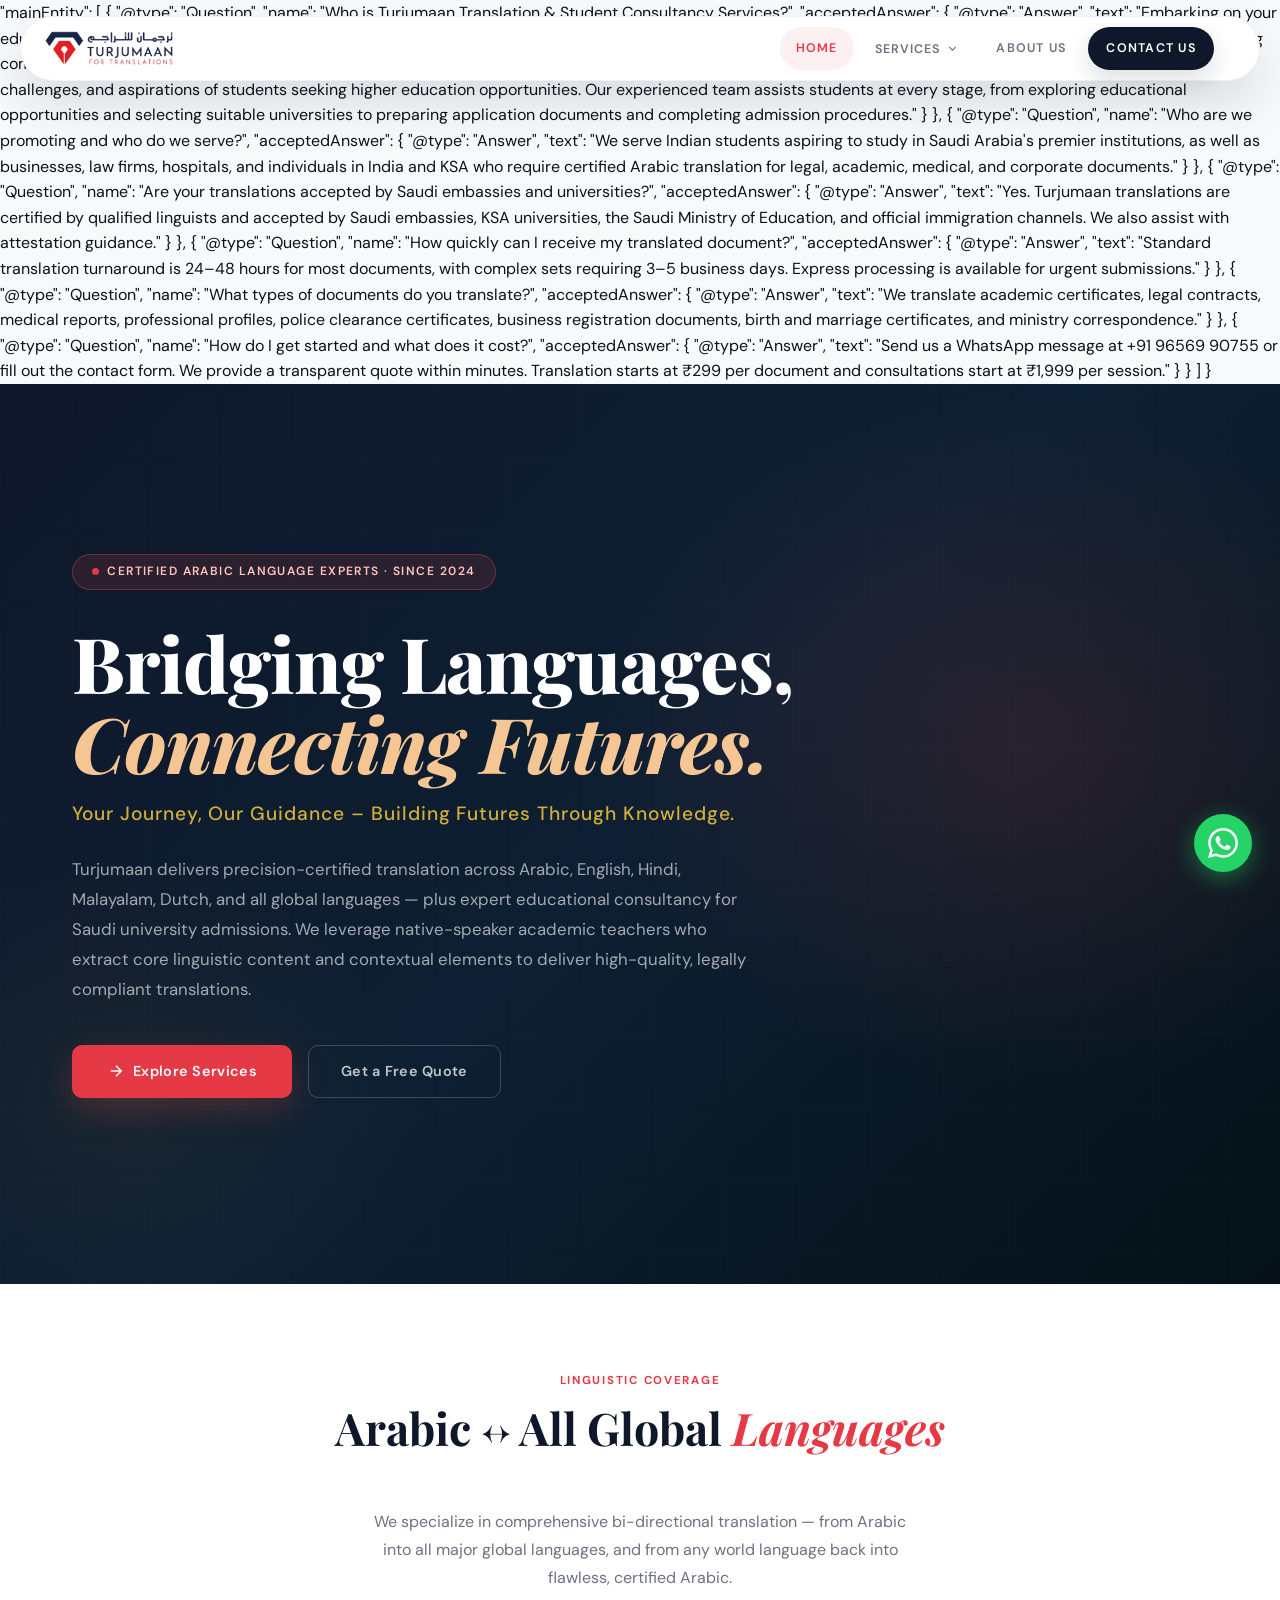
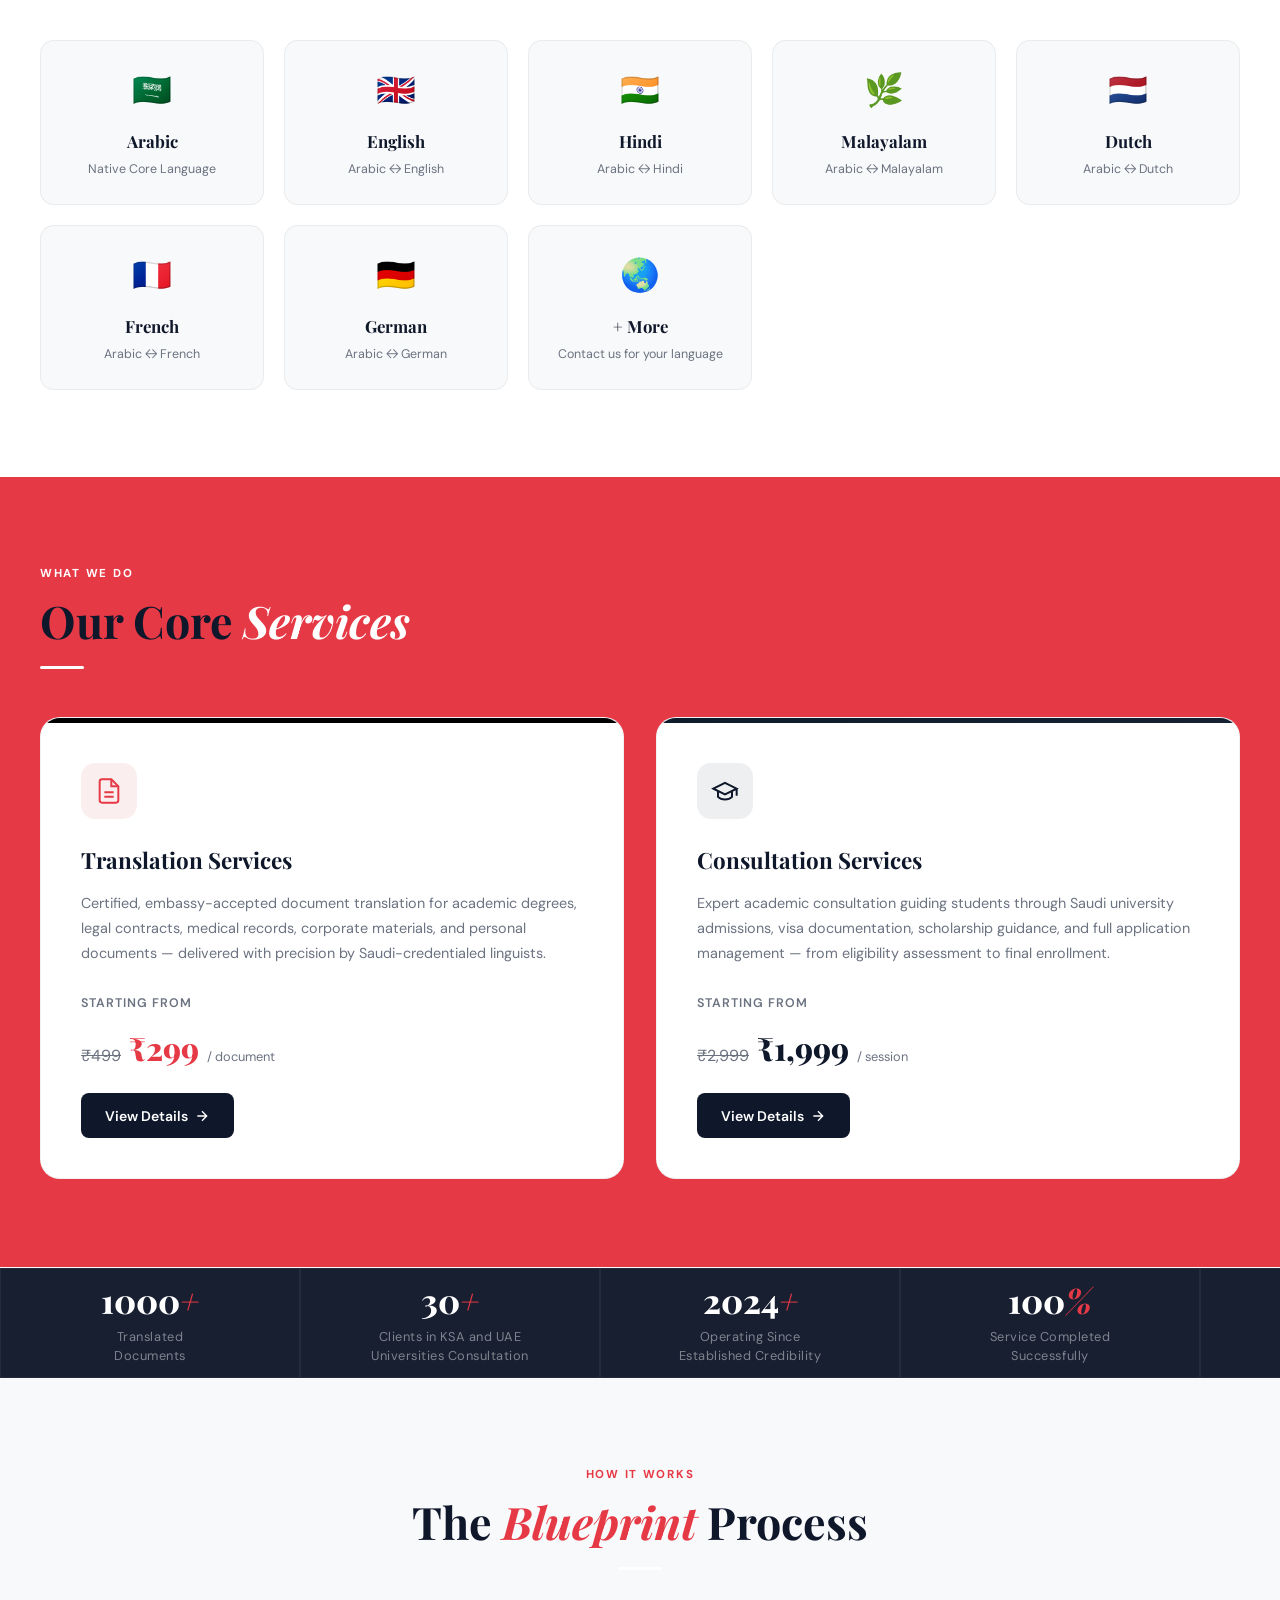
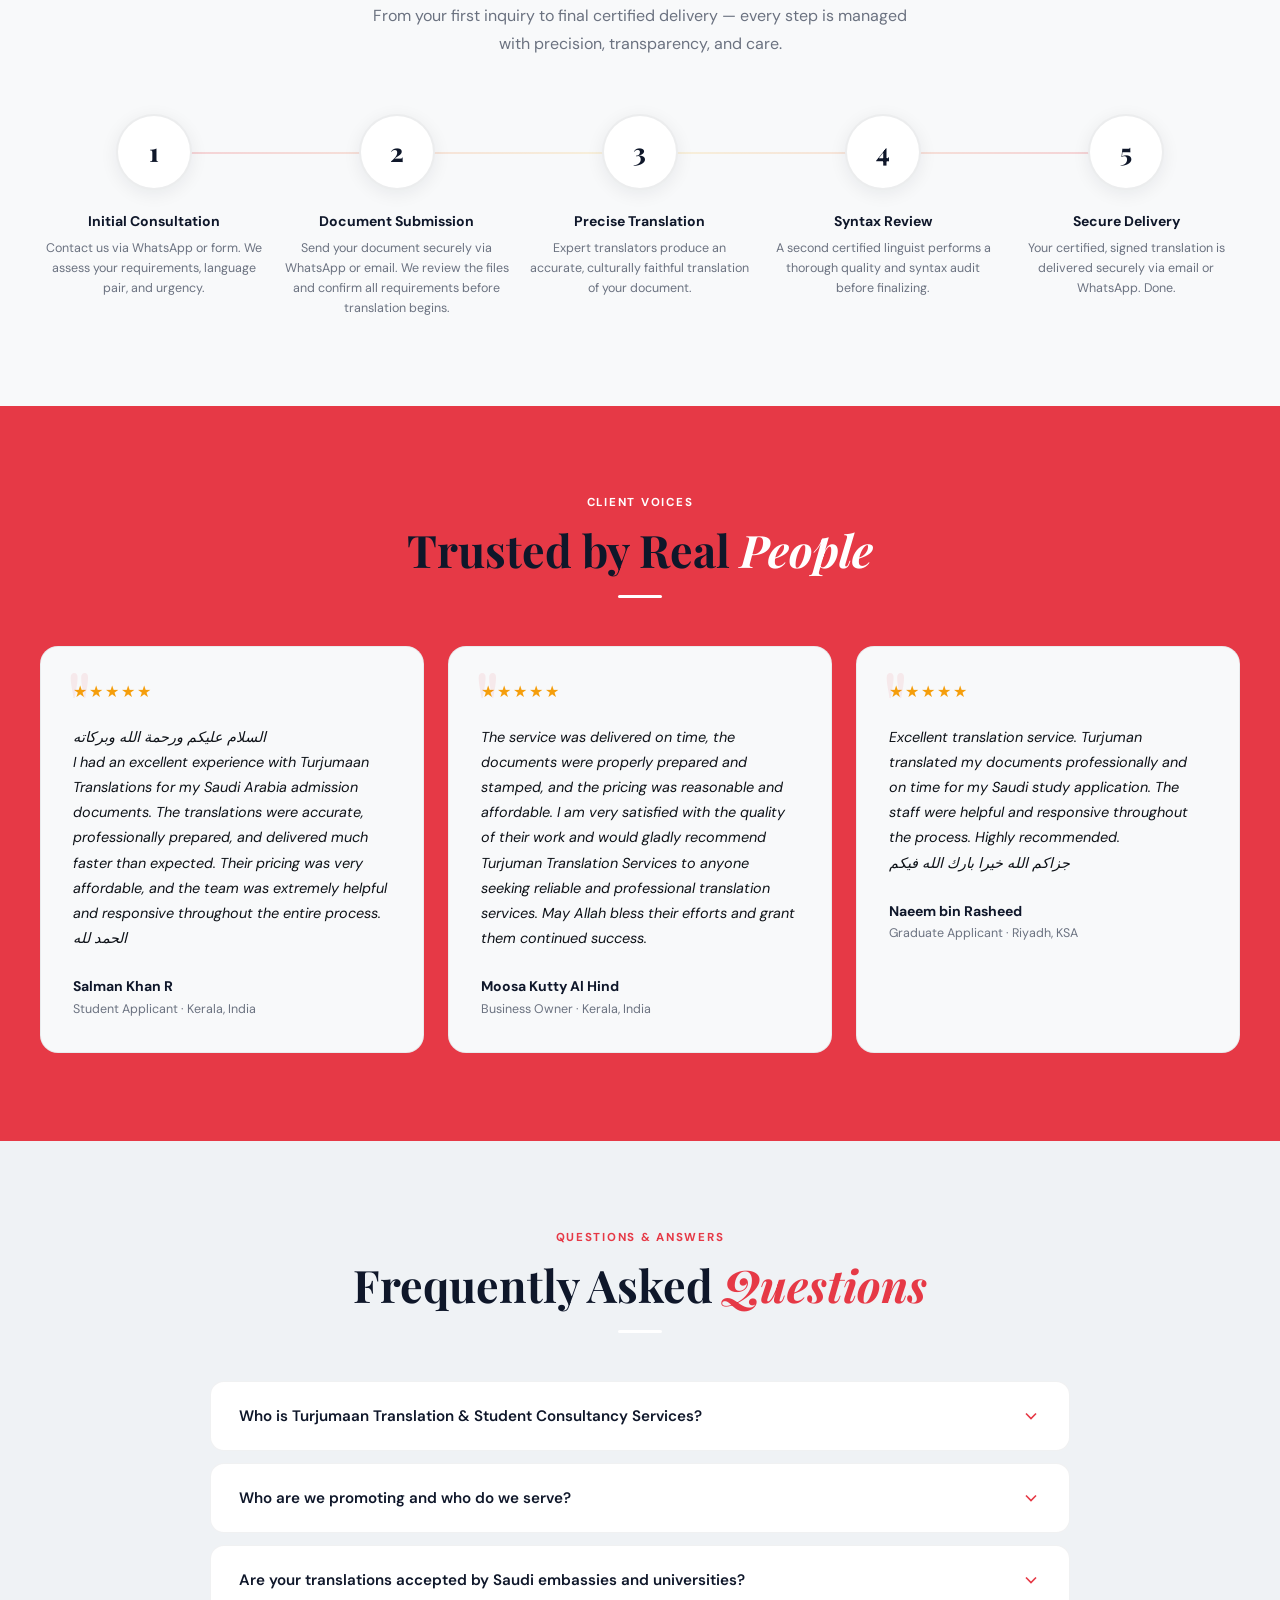
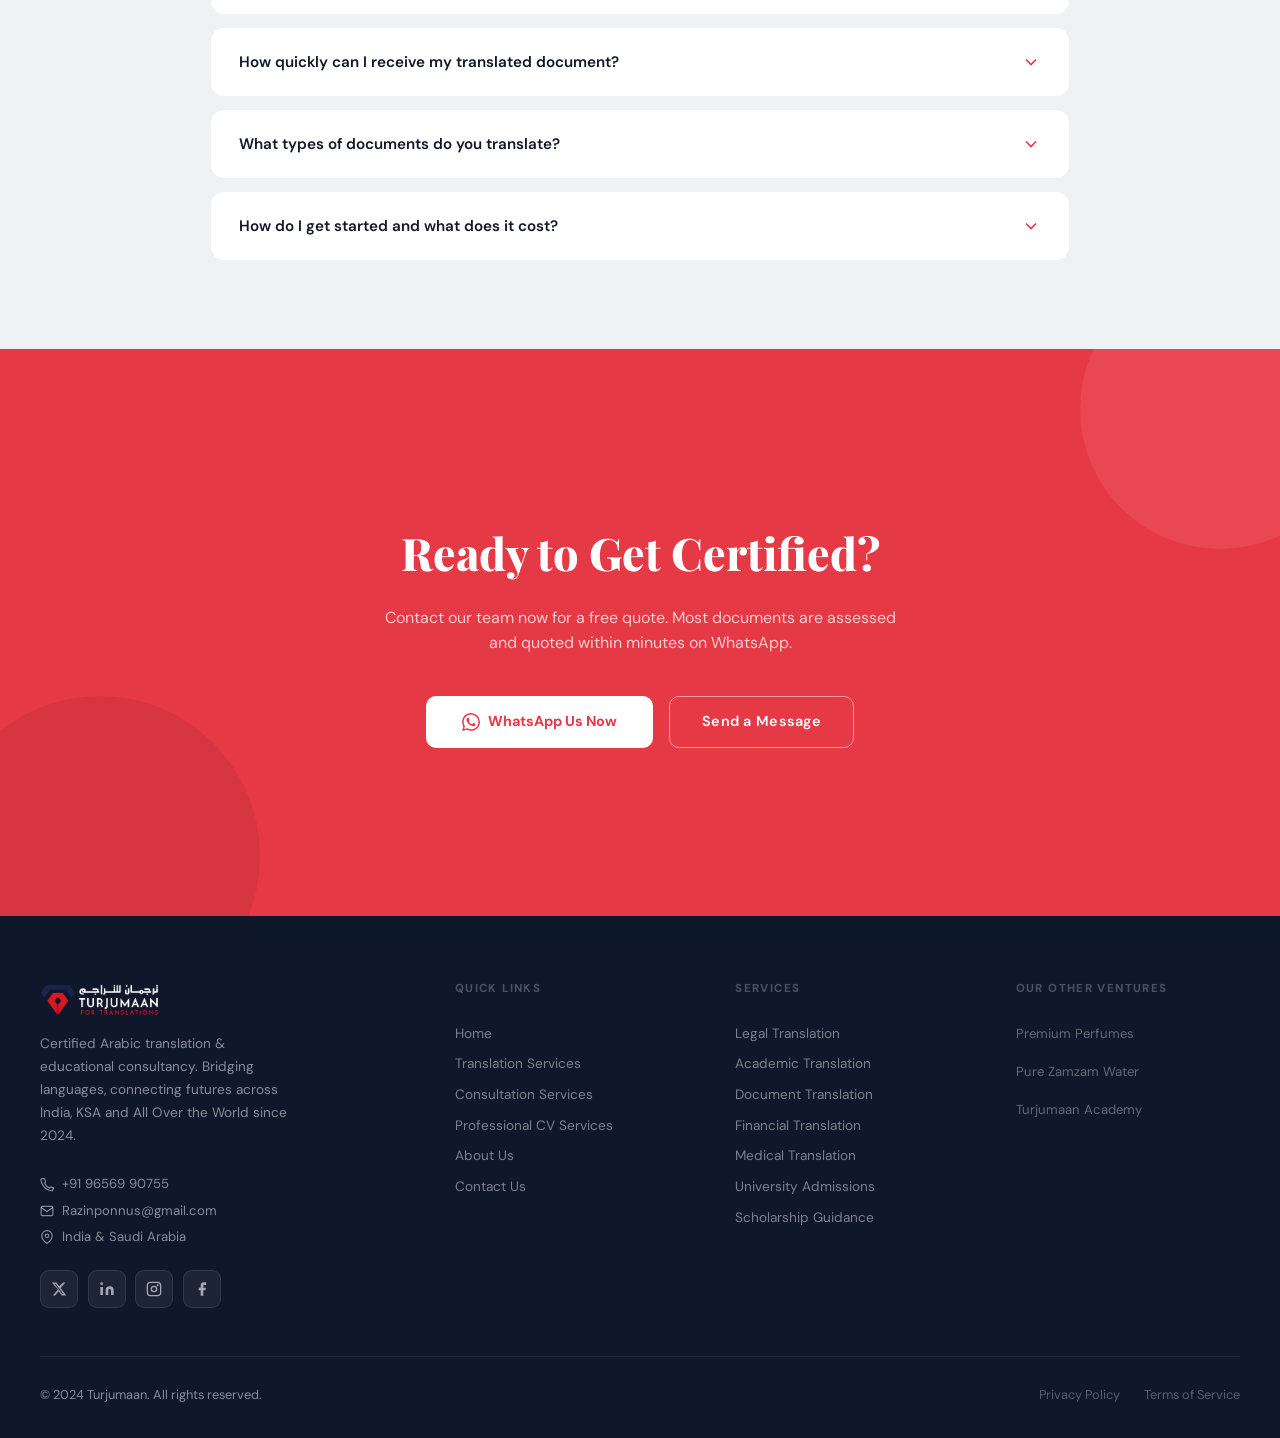
==== commit 3c29d6ac: "." ====
--- a/index.html
+++ b/index.html
@@ -24,6 +24,51 @@
 <script type="application/ld+json">
 {
   "@context": "https://schema.org",
+  "@type": "LocalBusiness",
+  "name": "Turjumaan",
+  "image": "https://turjumaan.com/Turjuman-logo.webp",
+  "description": "Certified Arabic translation and educational consultation services for India, Saudi Arabia, and clients worldwide.",
+  "url": "https://turjumaan.com/",
+  "telephone": "+919656990755",
+  "email": "Razinponnus@gmail.com",
+  "address": {
+    "@type": "PostalAddress",
+    "addressCountry": "IN",
+    "contactType": "Customer Service"
+  },
+  "areaServed": [
+    {
+      "@type": "Country",
+      "name": "India"
+    },
+    {
+      "@type": "Country",
+      "name": "Saudi Arabia"
+    },
+    {
+      "@type": "Country",
+      "name": "Worldwide"
+    }
+  ],
+  "priceRange": "₹299 - ₹1999",
+  "openingHoursSpecification": {
+    "@type": "OpeningHoursSpecification",
+    "dayOfWeek": ["Monday", "Tuesday", "Wednesday", "Thursday", "Friday", "Saturday"],
+    "opens": "09:00",
+    "closes": "18:00"
+  },
+  "aggregateRating": {
+    "@type": "AggregateRating",
+    "ratingValue": "4.9",
+    "ratingCount": "50",
+    "bestRating": "5",
+    "worstRating": "1"
+  }
+}
+</script>
+<script type="application/ld+json">
+{
+  "@context": "https://schema.org",
   "@type": "ProfessionalService",
   "name": "Turjumaan",
   "url": "https://turjumaan.com/",
@@ -37,7 +82,17 @@
 <script type="application/ld+json">
 {
   "@context": "https://schema.org",
-  "@type": "FAQPage",
+  "@type": "BreadcrumbList",
+  "itemListElement": [
+    {
+      "@type": "ListItem",
+      "position": 1,
+      "name": "Home",
+      "item": "https://turjumaan.com/"
+    }
+  ]
+}
+</script>
   "mainEntity": [
     {
       "@type": "Question",
@@ -225,11 +280,11 @@
 .srv-btn svg{width:16px;height:16px}
 
 /* ── TRUST METRICS ── */
-.trust-strip{background:var(--navy)}
+.trust-strip{background:var(--navy);padding:0;}
 .trust-grid{display:grid;grid-template-columns:repeat(3,1fr);gap:2px}
 .trust-cell{background:rgba(255,255,255,.035);padding:3rem 2rem;text-align:center;border:1px solid rgba(255,255,255,.06);transition:background var(--t)}
 .trust-cell:hover{background:rgba(255,255,255,.06)}
-.trust-num{font-family:var(--ff-display);font-size:2.8rem;font-weight:800;color:var(--white);line-height:1}
+.trust-num{font-family:var(--ff-display);font-size:2.1rem;font-weight:800;color:var(--white);line-height:1}
 .trust-num span{color:var(--crimson);font-style:italic}
 .trust-label{font-size:.8rem;color:rgba(255,255,255,.45);margin-top:.6rem;letter-spacing:.04em;line-height:1.5}
 
@@ -245,30 +300,14 @@
 
 /* ── TESTIMONIALS ── */
 .testimonials{background:var(--crimson);position:relative;overflow:hidden}
-.testi-carousel{position:relative;margin-top:3rem}
-.testi-slider-container{position:relative;width:100%;max-width:1200px;margin:0 auto;padding:0 2rem}
-.testi-slider{display:flex;align-items:center;justify-content:center;gap:2rem;padding:3rem 0;position:relative;height:480px}
-.testi-slider::-webkit-scrollbar{display:none}
-.testi-arrow{position:absolute;top:50%;transform:translateY(-50%);width:52px;height:52px;border-radius:50%;background:rgba(255,255,255,.95);border:2px solid rgba(15,23,42,.08);display:flex;align-items:center;justify-content:center;cursor:pointer;box-shadow:0 12px 32px rgba(15,23,42,.16);transition:all 300ms var(--ease);z-index:20;font-size:0}
-.testi-arrow:hover{transform:translateY(-50%) scale(1.08);background:var(--white);box-shadow:0 16px 48px rgba(15,23,42,.2)}
-.testi-arrow:focus{outline:none;box-shadow:0 0 0 4px rgba(230,57,70,.22)}
-.testi-arrow-left{left:-3rem}
-.testi-arrow-right{right:-3rem}
-.testi-dots{display:flex;justify-content:center;gap:.75rem;margin-top:2.5rem;flex-wrap:wrap}
-.testi-dot{width:10px;height:10px;border-radius:50%;background:rgba(255,255,255,.35);border:none;cursor:pointer;transition:all 400ms var(--ease);padding:0}
-.testi-dot.active{background:var(--white);width:28px;border-radius:999px}
-.testi-dot:hover{background:rgba(255,255,255,.55)}
-.testi-card{width:360px;height:360px;background:var(--cream);border:2px solid rgba(255,255,255,.15);border-radius:20px;padding:2.25rem;transition:all 500ms var(--ease);position:absolute;opacity:0.4;transform:scale(0.8);filter:blur(5px);pointer-events:none}
-.testi-card.left{transform:translateX(-420px) scale(0.8);opacity:0.4;filter:blur(5px)}
-.testi-card.center{transform:translateX(0) scale(1);opacity:1;filter:blur(0);pointer-events:auto;border:2px solid rgba(255,255,255,.25);box-shadow:0 24px 64px rgba(15,23,42,.25);z-index:10}
-.testi-card.right{transform:translateX(420px) scale(0.8);opacity:0.4;filter:blur(5px)}
-.testi-card.hidden{opacity:0;pointer-events:none}
-.testi-card::before{content:'"';font-family:var(--ff-display);font-size:5.5rem;color:var(--crimson);opacity:.08;position:absolute;top:0.5rem;left:1.25rem;line-height:1}
-.testi-card:hover.center{transform:scale(1.02);box-shadow:0 28px 72px rgba(15,23,42,.35)}
-.stars{color:#F59E0B;font-size:1rem;margin-bottom:1.25rem;letter-spacing:3px;position:relative;z-index:2}
-.testi-quote{font-size:.95rem;color:var(--text);line-height:1.8;margin-bottom:1.5rem;font-style:italic;position:relative;z-index:2;text-align:left}
-.testi-author{font-weight:700;color:var(--navy);font-size:.95rem;position:relative;z-index:2}
-.testi-role{font-size:.8rem;color:var(--muted);margin-top:4px;position:relative;z-index:2}
+.testi-grid{display:grid;grid-template-columns:repeat(3,1fr);gap:1.5rem;margin-top:3rem}
+.testi-card{background:var(--cream);border:1px solid var(--border);border-radius:18px;padding:2rem;transition:all var(--t) var(--ease);position:relative}
+.testi-card::before{content:'"';font-family:var(--ff-display);font-size:6rem;color:var(--crimson);opacity:.08;position:absolute;top:.5rem;left:1.5rem;line-height:1}
+.testi-card:hover{transform:translateY(-5px);box-shadow:0 16px 48px rgba(13,27,42,.08)}
+.stars{color:#F59E0B;font-size:1rem;margin-bottom:1.25rem;letter-spacing:2px}
+.testi-quote{font-size:.9rem;color:var(--text);line-height:1.75;margin-bottom:1.5rem;font-style:italic;position:relative;z-index:1}
+.testi-author{font-weight:700;color:var(--navy);font-size:.875rem}
+.testi-role{font-size:.78rem;color:var(--muted);margin-top:2px}
 
 /* ── FAQ ── */
 .faq-section{background:var(--cream2)}
@@ -333,13 +372,7 @@
   .hamburger{display:inline-flex}
   .nav-brand img{height:32px}
   .process-grid::before{display:none}
-  .testi-slider-container{padding:0 1rem}
-  .testi-slider{height:400px;padding:2rem 0;gap:1rem}
-  .testi-card{width:280px;height:280px;padding:1.75rem}
-  .testi-card.left{transform:translateX(-340px) scale(0.8)}
-  .testi-card.right{transform:translateX(340px) scale(0.8)}
-  .testi-arrow-left{left:-2rem;width:48px;height:48px}
-  .testi-arrow-right{right:-2rem;width:48px;height:48px}
+  .testi-grid{grid-template-columns:1fr}
   .footer-grid{grid-template-columns:1fr 1fr;gap:2rem}
 }
 @media(max-width:640px){
@@ -352,21 +385,7 @@
   .section-sub {font-size: 0.88rem; line-height: 1.65;}
   .faq-q {font-size: 0.88rem; padding: 1.2rem 1.25rem; gap: 0.75rem;}
   .faq-a {font-size: 0.85rem; padding: 0 1.25rem 1.2rem;}
-  .testi-slider-container{padding:0 0.75rem}
-  .testi-slider{height:350px;padding:1.5rem 0;gap:0.5rem}
-  .testi-card{width:calc(100vw - 3.5rem);max-width:calc(100vw - 3.5rem);height:auto;padding:1.5rem}
-  .testi-card.left{transform:translateX(calc(-100vw + 1.75rem)) scale(0.8)}
-  .testi-card.right{transform:translateX(calc(100vw - 1.75rem)) scale(0.8)}
-  .testi-card::before{font-size:3.5rem;top:0;left:1rem}
-  .testi-arrow{width:44px;height:44px}
-  .testi-arrow-left{left:-1.5rem}
-  .testi-arrow-right{right:-1.5rem}
-  .testi-dots{gap:.5rem;margin-top:1.5rem}
-  .testi-dot{width:8px;height:8px}
-  .testi-dot.active{width:24px}
-  .testi-quote {font-size: 0.85rem; line-height: 1.7;}
-  .testi-author {font-size: 0.9rem;}
-  .testi-role {font-size: 0.75rem;}
+  .testi-quote {font-size: 0.85rem;}
   .srv-card-body {padding: 1.75rem;}
   
   .lang-grid{grid-template-columns:repeat(2,1fr)}
@@ -376,6 +395,39 @@
   .footer-grid{grid-template-columns:1fr}
   section{padding:4rem 1.25rem}
 }
+.trust-slider{
+    overflow:hidden;
+    width:100%;
+}
+
+.trust-track{
+    display:flex;
+    width:max-content;
+    animation: trustMarquee 30s linear infinite;
+}
+
+.trust-cell{
+    position:relative;
+    flex-shrink:0;
+    width: 300px;
+    height: 110px;
+    margin: 0;
+    padding: 15px;
+}
+
+
+
+@keyframes trustMarquee{
+    0%{
+        transform:translateX(0);
+    }
+    100%{
+        transform:translateX(-50%);
+    }
+}
+
+/* Optional pause on hover */
+
 </style>
 </head>
 <body>
@@ -506,37 +558,74 @@
 </section>
 
 <!-- TRUST METRICS -->
-<section class="trust-strip" style="padding:0">
-  <div class="container" style="padding:0;max-width:100%">
-    <div class="trust-grid">
-
-      <div class="trust-cell">
-        <div class="trust-num">1000<span>+</span></div>
-        <div class="trust-label">Translated<br>Documents</div>
-      </div>
-      <div class="trust-cell">
-        <div class="trust-num">30<span>+</span></div>
-        <div class="trust-label">Clients in KSA and UAE<br>Universities Consultation</div>
-      </div>
-      <div class="trust-cell">
-        <div class="trust-num">2024<span>+</span></div>
-        <div class="trust-label">Operating Since<br>Established Credibility</div>
-      </div>
-       <div class="trust-cell">
-        <div class="trust-num">100<span>%</span></div>
-        <div class="trust-label">Service Completed<br>Successfully</div>
-      </div>  
-      <div class="trust-cell">
-        <div class="trust-num">100<span>%</span></div>
-        <div class="trust-label">Customer Satisfaction<br></div>
-      </div>           
-      <div class="trust-cell">
-        <div class="trust-num">24<span>/7</span></div>
-        <div class="trust-label">Full Availability<br>WhatsApp Supported</div>
-      </div>
- 
-    </div>
-  </div>
+<section class="trust-strip">
+    <div class="trust-slider">
+        <div class="trust-track">
+
+            <!-- Original Items -->
+            <div class="trust-cell">
+                <div class="trust-num">1000<span>+</span></div>
+                <div class="trust-label">Translated<br>Documents</div>
+            </div>
+
+            <div class="trust-cell">
+                <div class="trust-num">30<span>+</span></div>
+                <div class="trust-label">Clients in KSA and UAE<br>Universities Consultation</div>
+            </div>
+
+            <div class="trust-cell">
+                <div class="trust-num">2024<span>+</span></div>
+                <div class="trust-label">Operating Since<br>Established Credibility</div>
+            </div>
+
+            <div class="trust-cell">
+                <div class="trust-num">100<span>%</span></div>
+                <div class="trust-label">Service Completed<br>Successfully</div>
+            </div>
+
+            <div class="trust-cell">
+                <div class="trust-num">100<span>%</span></div>
+                <div class="trust-label">Customer Satisfaction</div>
+            </div>
+
+            <div class="trust-cell">
+                <div class="trust-num">24<span>/7</span></div>
+                <div class="trust-label">Full Availability<br>WhatsApp Supported</div>
+            </div>
+
+            <!-- Duplicate Items -->
+            <div class="trust-cell">
+                <div class="trust-num">1000<span>+</span></div>
+                <div class="trust-label">Translated<br>Documents</div>
+            </div>
+
+            <div class="trust-cell">
+                <div class="trust-num">30<span>+</span></div>
+                <div class="trust-label">Clients in KSA and UAE<br>Universities Consultation</div>
+            </div>
+
+            <div class="trust-cell">
+                <div class="trust-num">2024<span>+</span></div>
+                <div class="trust-label">Operating Since<br>Established Credibility</div>
+            </div>
+
+            <div class="trust-cell">
+                <div class="trust-num">100<span>%</span></div>
+                <div class="trust-label">Service Completed<br>Successfully</div>
+            </div>
+
+            <div class="trust-cell">
+                <div class="trust-num">100<span>%</span></div>
+                <div class="trust-label">Customer Satisfaction</div>
+            </div>
+
+            <div class="trust-cell">
+                <div class="trust-num">24<span>/7</span></div>
+                <div class="trust-label">Full Availability<br>WhatsApp Supported</div>
+            </div>
+
+        </div>
+    </div>
 </section>
 
 <!-- PROCESS / WORKFLOW -->
@@ -586,43 +675,37 @@
       <h2 class="section-title">Trusted by Real <em style="color: var(--white);">People</em></h2>
       <div class="divider center"></div>
     </div>
-    <div class="testi-carousel">
-      <button class="testi-arrow testi-arrow-left" type="button" aria-label="Previous testimonial">
-        <svg viewBox="0 0 24 24" fill="none" stroke="currentColor" stroke-width="2" width="18" height="18"><path d="M15 18l-6-6 6-6"/></svg>
-      </button>
-      <div class="testi-slider" role="listbox" aria-label="Client testimonials">
-        <div class="testi-card" role="option">
-          <div class="stars">★★★★★</div>
-          <p class="testi-quote">السلام عليكم ورحمة الله وبركاته   
+    <div class="testi-grid">
+      <div class="testi-card">
+        <div class="stars">★★★★★</div>
+        <p class="testi-quote">السلام عليكم ورحمة الله وبركاته   
+          <br>
+            I had an excellent experience with Turjumaan Translations for my Saudi Arabia admission documents. The translations were accurate, professionally prepared, and delivered much faster than expected. Their pricing was very affordable, and the team was extremely helpful and responsive throughout the entire process.
             <br>
-              I had an excellent experience with Turjumaan Translations for my Saudi Arabia admission documents. The translations were accurate, professionally prepared, and delivered much faster than expected.
-             الحمد لله
-             
-          </p>
-          <div class="testi-author">Salman Khan R</div>
-          <div class="testi-role">Student Applicant · Kerala, India</div>
-        </div>
-        <div class="testi-card" role="option">
-          <div class="stars">★★★★★</div>
-          <p class="testi-quote">The service was delivered on time, I am very satisfied with the quality of their work and would gladly recommend Turjuman Translation Services to anyone seeking reliable and professional translation services.
-
-          </p>
-          <div class="testi-author">Moosa Kutty Al Hind</div>
-          <div class="testi-role">Business Owner · Kerala, India</div>
-        </div>      
-        <div class="testi-card" role="option">
-          <div class="stars">★★★★★</div>
-          <p class="testi-quote">Excellent translation service. Turjuman translated my documents professionally and on time for my Saudi study application. The staff were helpful and responsive throughout the process. Highly recommended. <br>       
-             جزاكم الله خيرا  بارك الله فيكم</p>
-          <div class="testi-author">Naeem bin Rasheed</div>
-          <div class="testi-role">Graduate Applicant · Riyadh, KSA</div>
-        </div>
-      </div>
-      <button class="testi-arrow testi-arrow-right" type="button" aria-label="Next testimonial">
-        <svg viewBox="0 0 24 24" fill="none" stroke="currentColor" stroke-width="2" width="18" height="18"><path d="M9 18l6-6-6-6"/></svg>
-      </button>
-    </div>
-    <div class="testi-dots" role="tablist" aria-label="Testimonial navigation"></div>
+           الحمد لله
+           <br>
+        </p>
+           
+        <div class="testi-author">Salman Khan R</div>
+        <div class="testi-role">Student Applicant · Kerala, India</div>
+      </div>
+      <div class="testi-card">
+        <div class="stars">★★★★★</div>
+        <p class="testi-quote">The service was delivered on time, the documents were properly prepared and stamped, and the pricing was reasonable and affordable. I am very satisfied with the quality of their work and would gladly recommend Turjuman Translation Services to anyone seeking reliable and professional translation services.
+
+          May Allah bless their efforts and grant them continued success.</p>
+        <div class="testi-author">Moosa Kutty Al Hind</div>
+        <div class="testi-role">Business Owner · Kerala, India</div>
+      </div>      
+      <div class="testi-card">
+        <div class="stars">★★★★★</div>
+        <p class="testi-quote">Excellent translation service. Turjuman translated my documents professionally and on time for my Saudi study application. The staff were helpful and responsive throughout the process. Highly recommended. <br>       
+           جزاكم الله خيرا  بارك الله فيكم</p>
+        <div class="testi-author">Naeem bin Rasheed</div>
+        <div class="testi-role">Graduate Applicant · Riyadh, KSA</div>
+      </div>
+
+    </div>
   </div>
 </section>
 
@@ -825,79 +908,5 @@
     observer.observe(el);
   });
 });
-
-document.addEventListener('DOMContentLoaded', function(){
-  const slider = document.querySelector('.testi-slider');
-  const cards = slider ? Array.from(slider.querySelectorAll('.testi-card')) : [];
-  const prevBtn = document.querySelector('.testi-arrow-left');
-  const nextBtn = document.querySelector('.testi-arrow-right');
-  const dotsContainer = document.querySelector('.testi-dots');
-  
-  if (!slider || cards.length < 3 || !prevBtn || !nextBtn || !dotsContainer) return;
-
-  let currentIndex = 0;
-  let isAnimating = false;
-
-  const updateCarousel = (newIndex) => {
-    if (isAnimating) return;
-    isAnimating = true;
-
-    // Normalize index
-    currentIndex = ((newIndex % cards.length) + cards.length) % cards.length;
-
-    // Remove all position classes
-    cards.forEach((card) => {
-      card.classList.remove('left', 'center', 'right', 'hidden');
-    });
-
-    // Add proper classes based on position relative to current
-    cards.forEach((card, idx) => {
-      let position = (idx - currentIndex + cards.length) % cards.length;
-      
-      if (position === 0) {
-        card.classList.add('center');
-      } else if (position === cards.length - 1) {
-        card.classList.add('left');
-      } else if (position === 1) {
-        card.classList.add('right');
-      } else {
-        card.classList.add('hidden');
-      }
-    });
-
-    // Update dots
-    if (dotsContainer) {
-      Array.from(dotsContainer.querySelectorAll('.testi-dot')).forEach((dot, idx) => {
-        dot.classList.toggle('active', idx === currentIndex);
-      });
-    }
-
-    setTimeout(() => {
-      isAnimating = false;
-    }, 500);
-  };
-
-  // Create dots
-  cards.forEach((card, idx) => {
-    const dot = document.createElement('button');
-    dot.type = 'button';
-    dot.className = 'testi-dot';
-    if (idx === 0) dot.classList.add('active');
-    dot.setAttribute('aria-label', `Testimonial ${idx + 1}`);
-    dot.setAttribute('aria-pressed', idx === 0 ? 'true' : 'false');
-    dot.addEventListener('click', () => updateCarousel(idx));
-    dotsContainer.appendChild(dot);
-  });
-
-  // Navigation
-  prevBtn.addEventListener('click', () => updateCarousel(currentIndex - 1));
-  nextBtn.addEventListener('click', () => updateCarousel(currentIndex + 1));
-
-  // Initialize
-  updateCarousel(0);
-
-  // Auto-advance every 8 seconds
-  setInterval(() => updateCarousel(currentIndex + 1), 8000);
-});
 </script></body>
 </html>
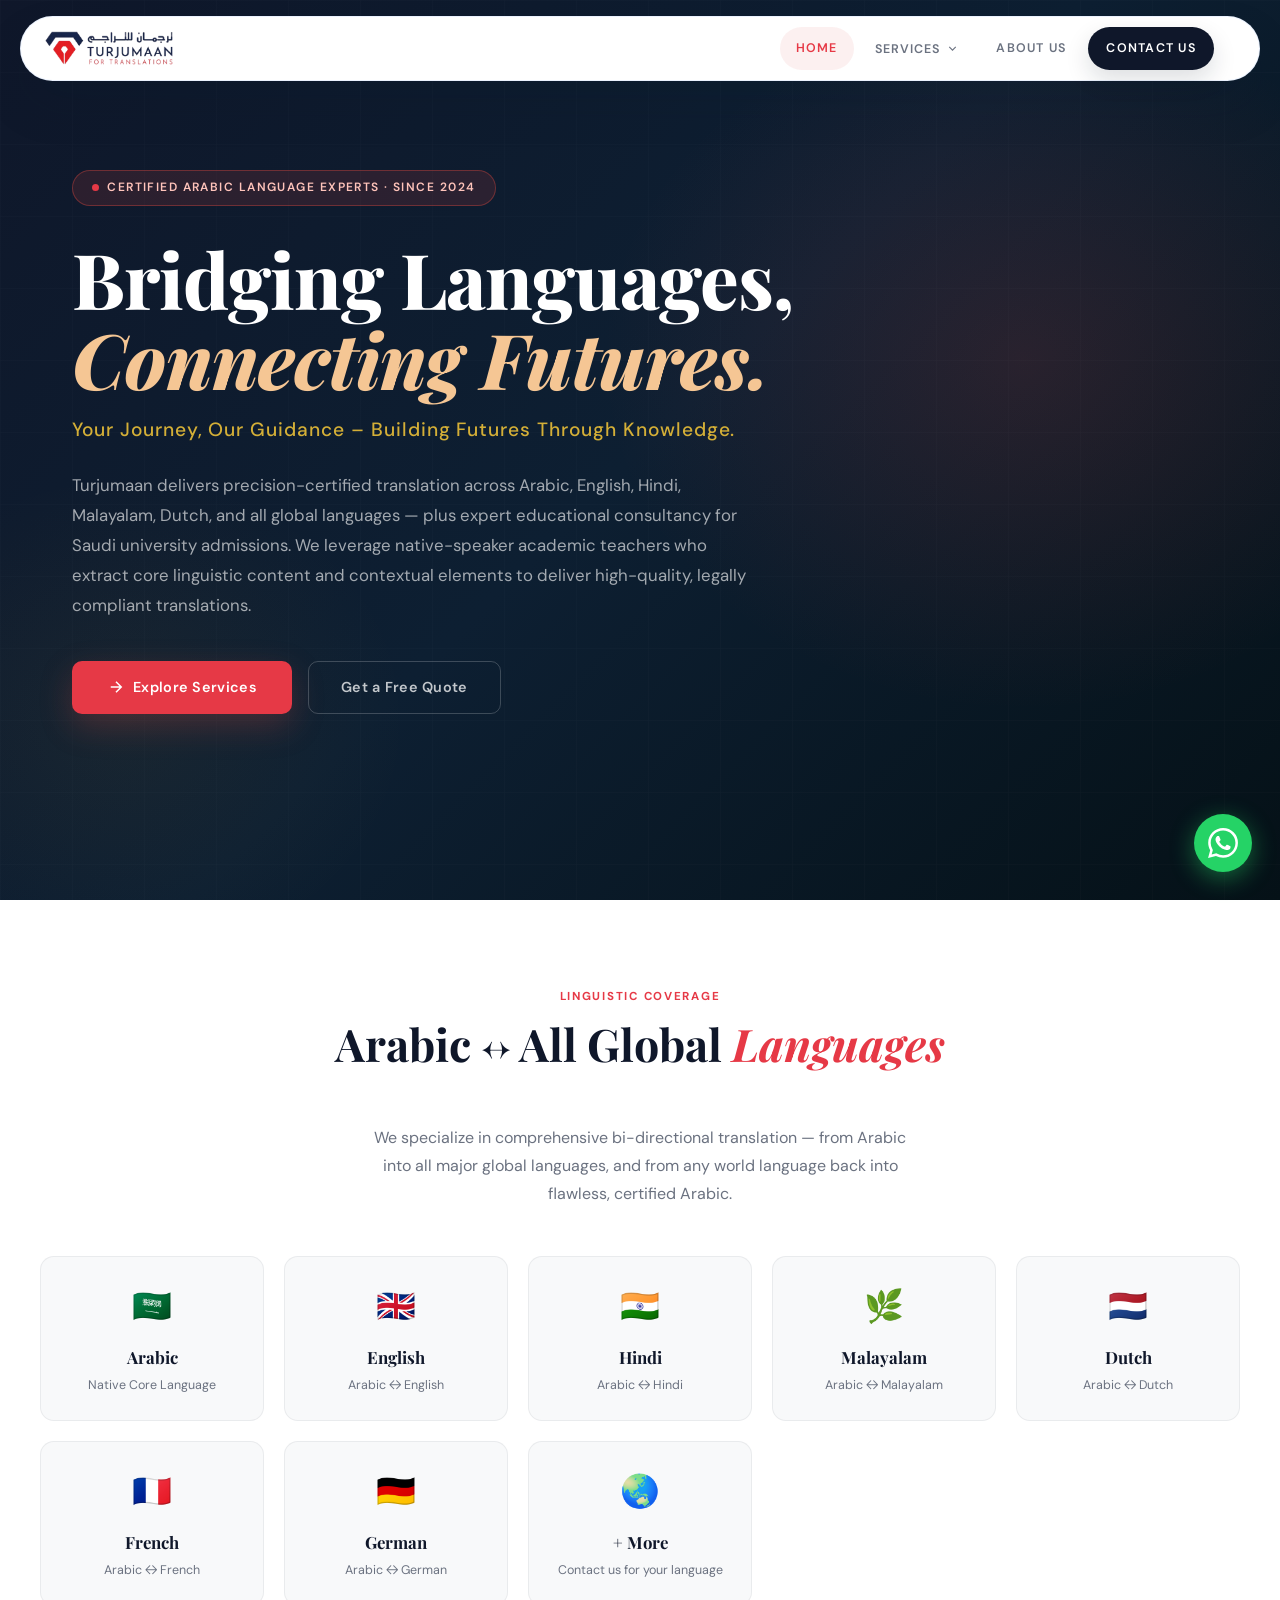
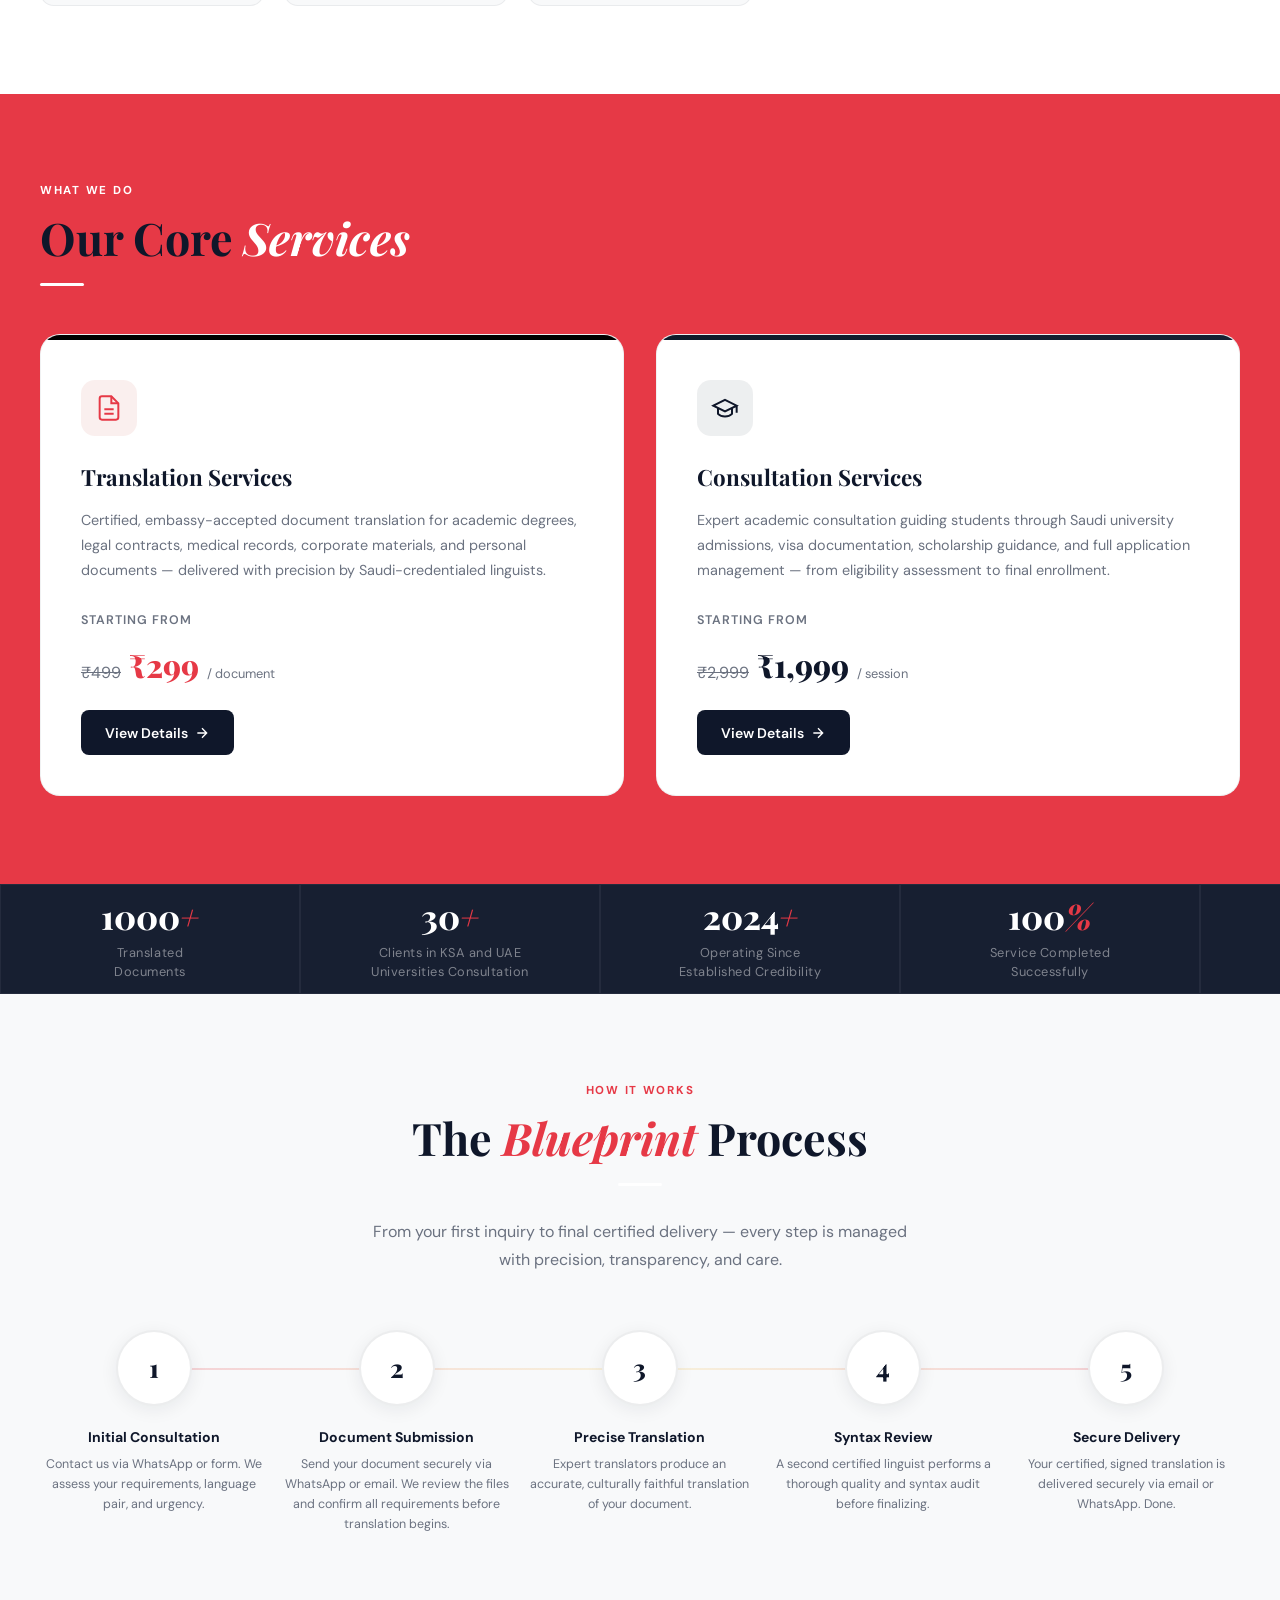
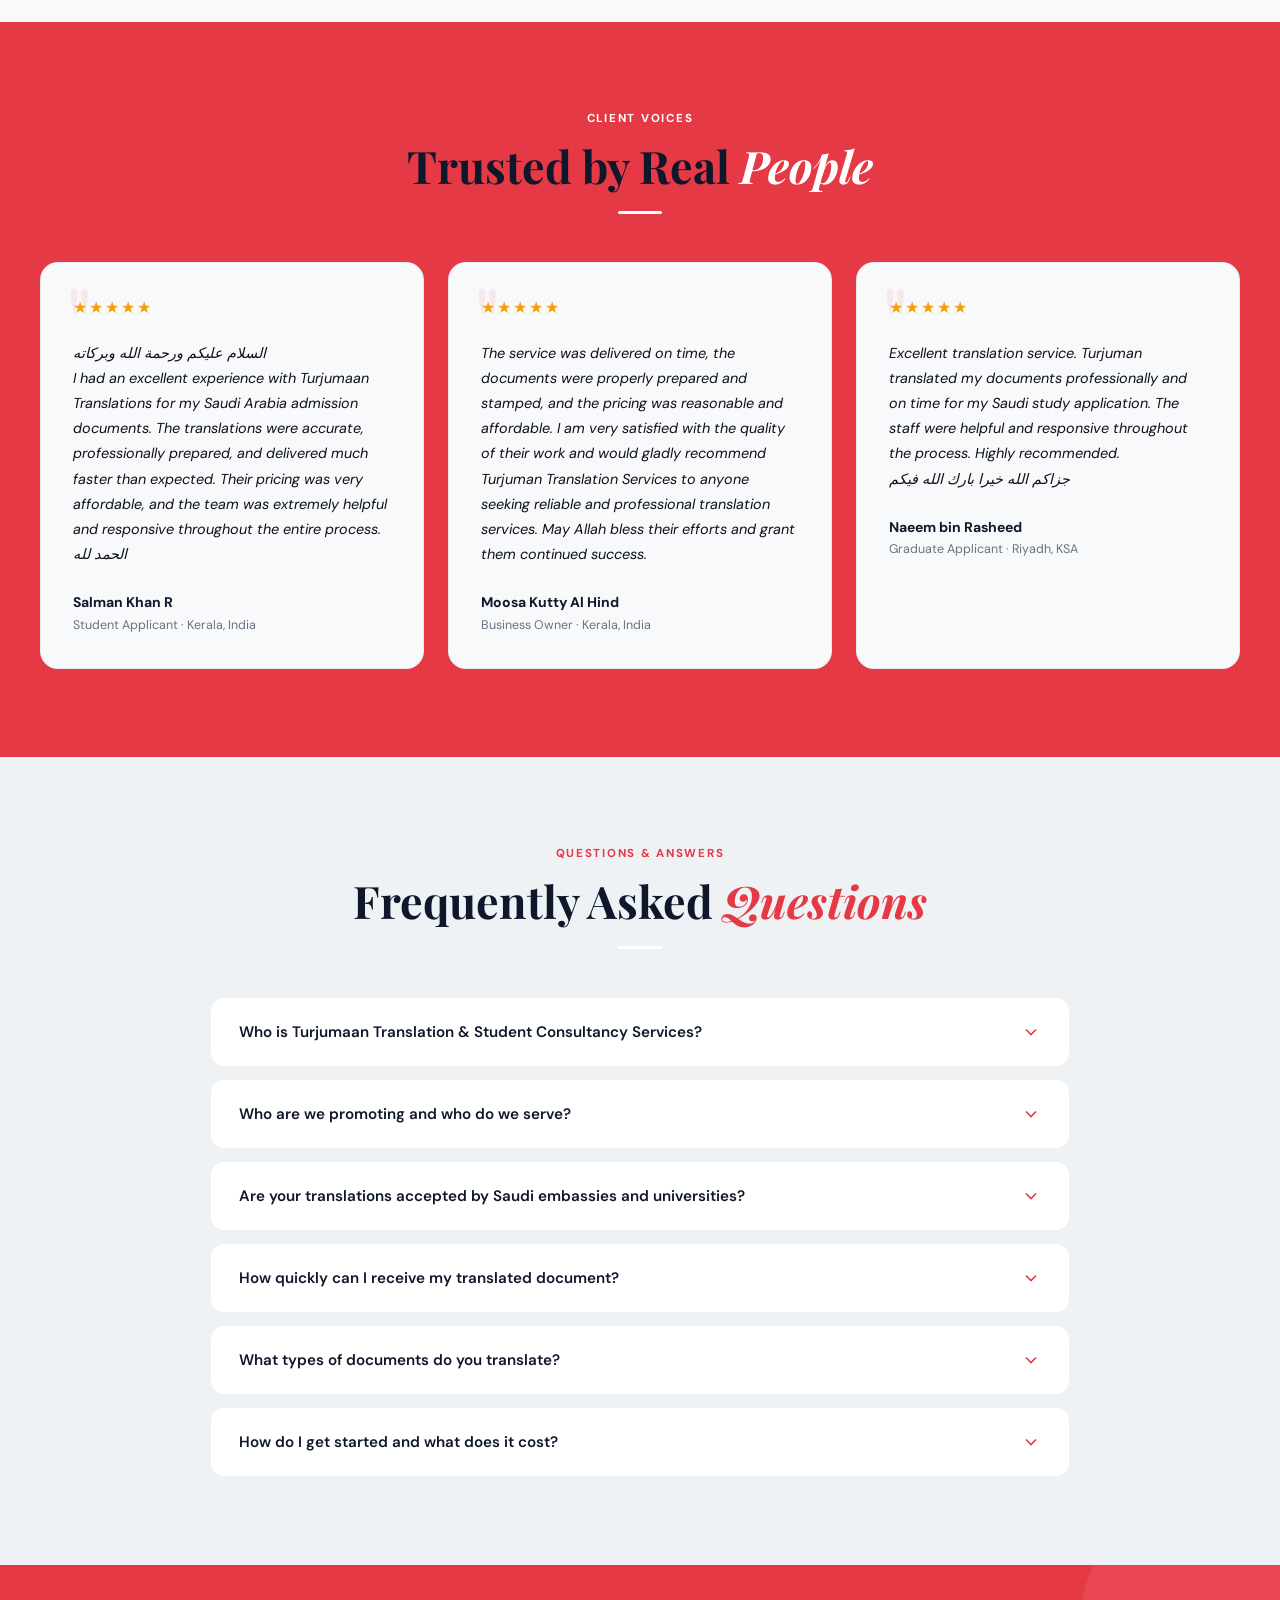
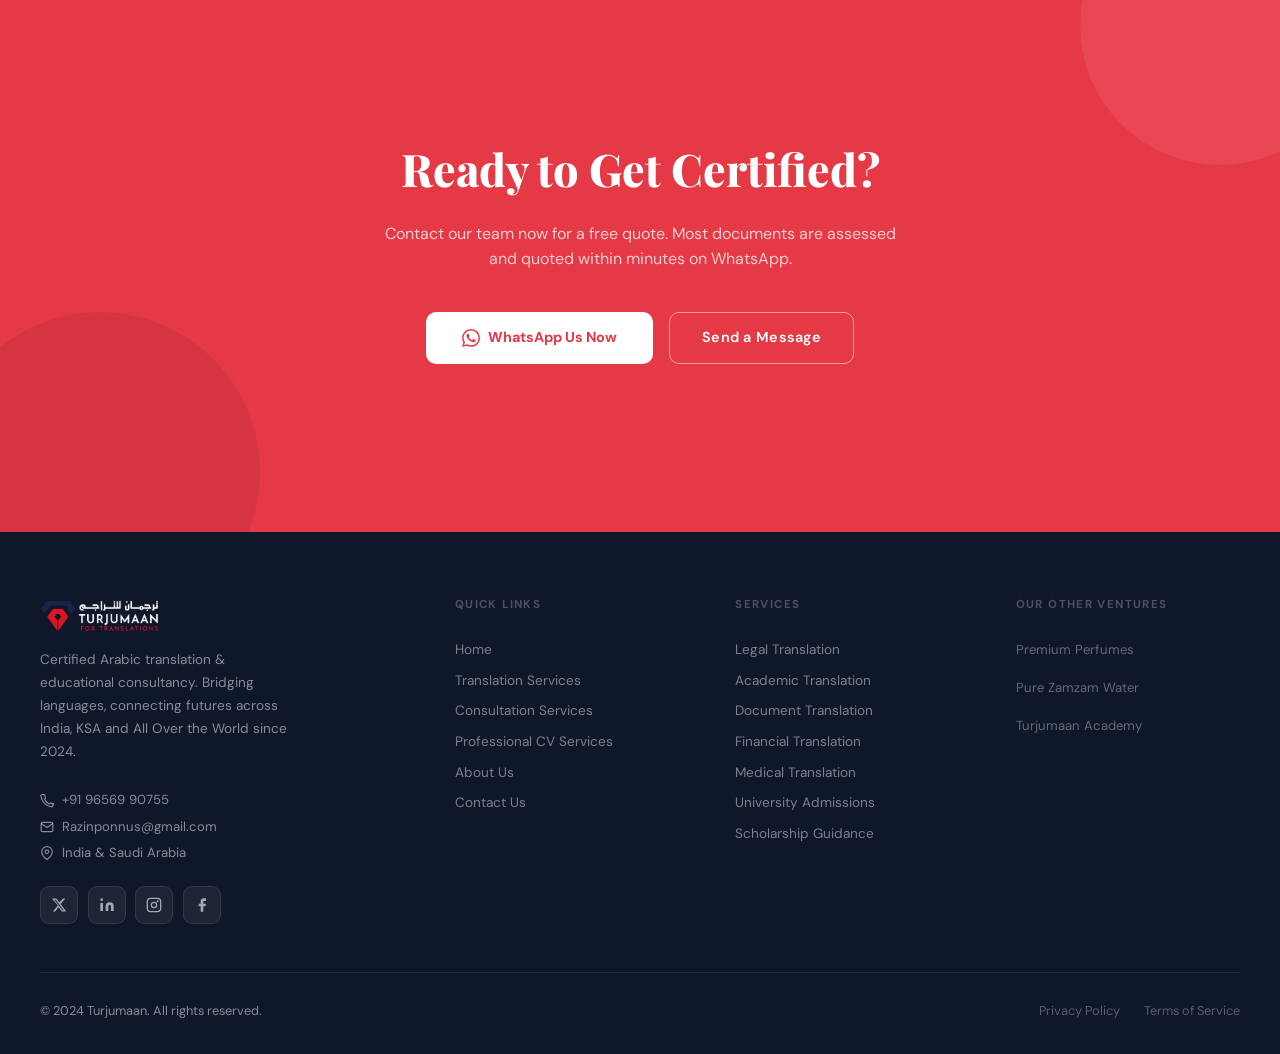
==== commit ed987bd7: "." ====
--- a/index.html
+++ b/index.html
@@ -90,9 +90,7 @@
       "name": "Home",
       "item": "https://turjumaan.com/"
     }
-  ]
-}
-</script>
+  ],
   "mainEntity": [
     {
       "@type": "Question",
@@ -145,7 +143,7 @@
   ]
 }
 </script>
-<link rel="icon" href="profile-logo.webp" type="image/jpg">
+<link rel="icon" href="profile-logo.webp" type="image/webp">
 <link rel="apple-touch-icon" href="Turjuman-logo.webp">
 <meta name="theme-color" content="#0D1B2A">
 <meta name="color-scheme" content="light">
